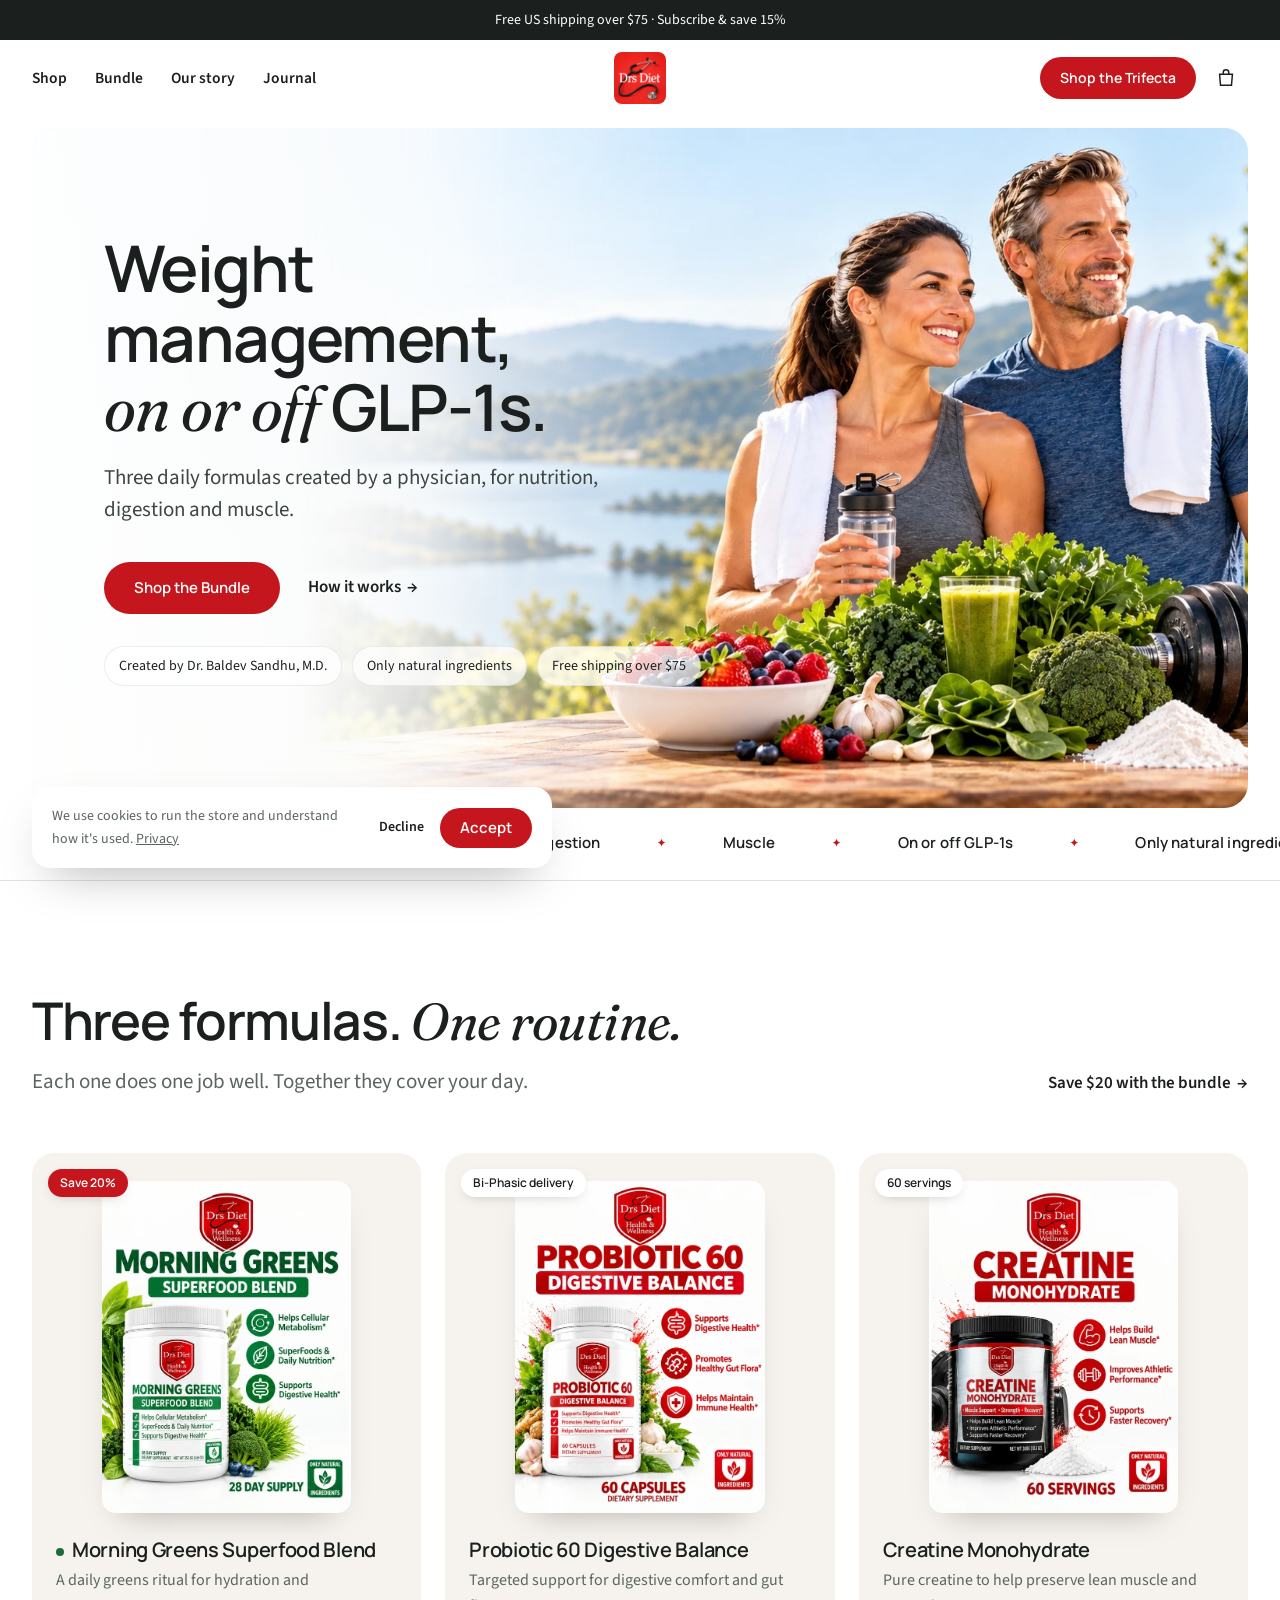
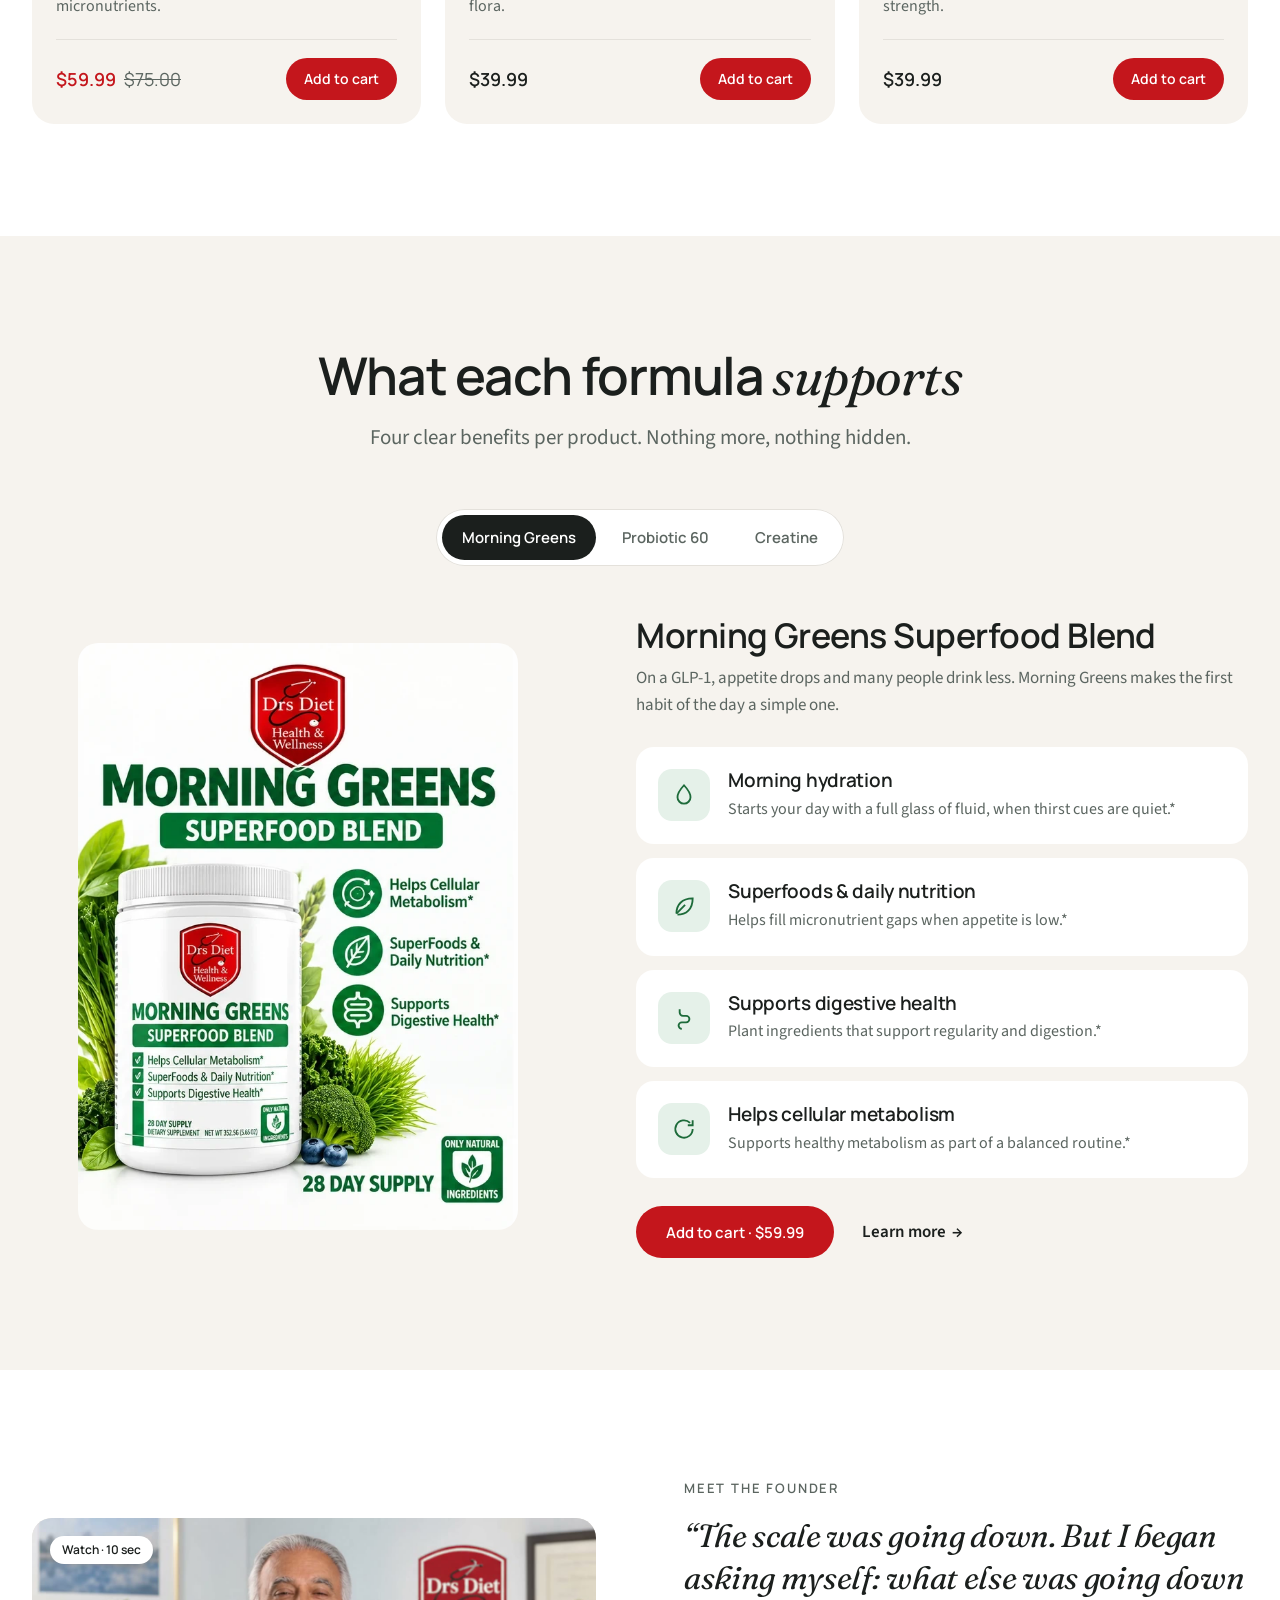
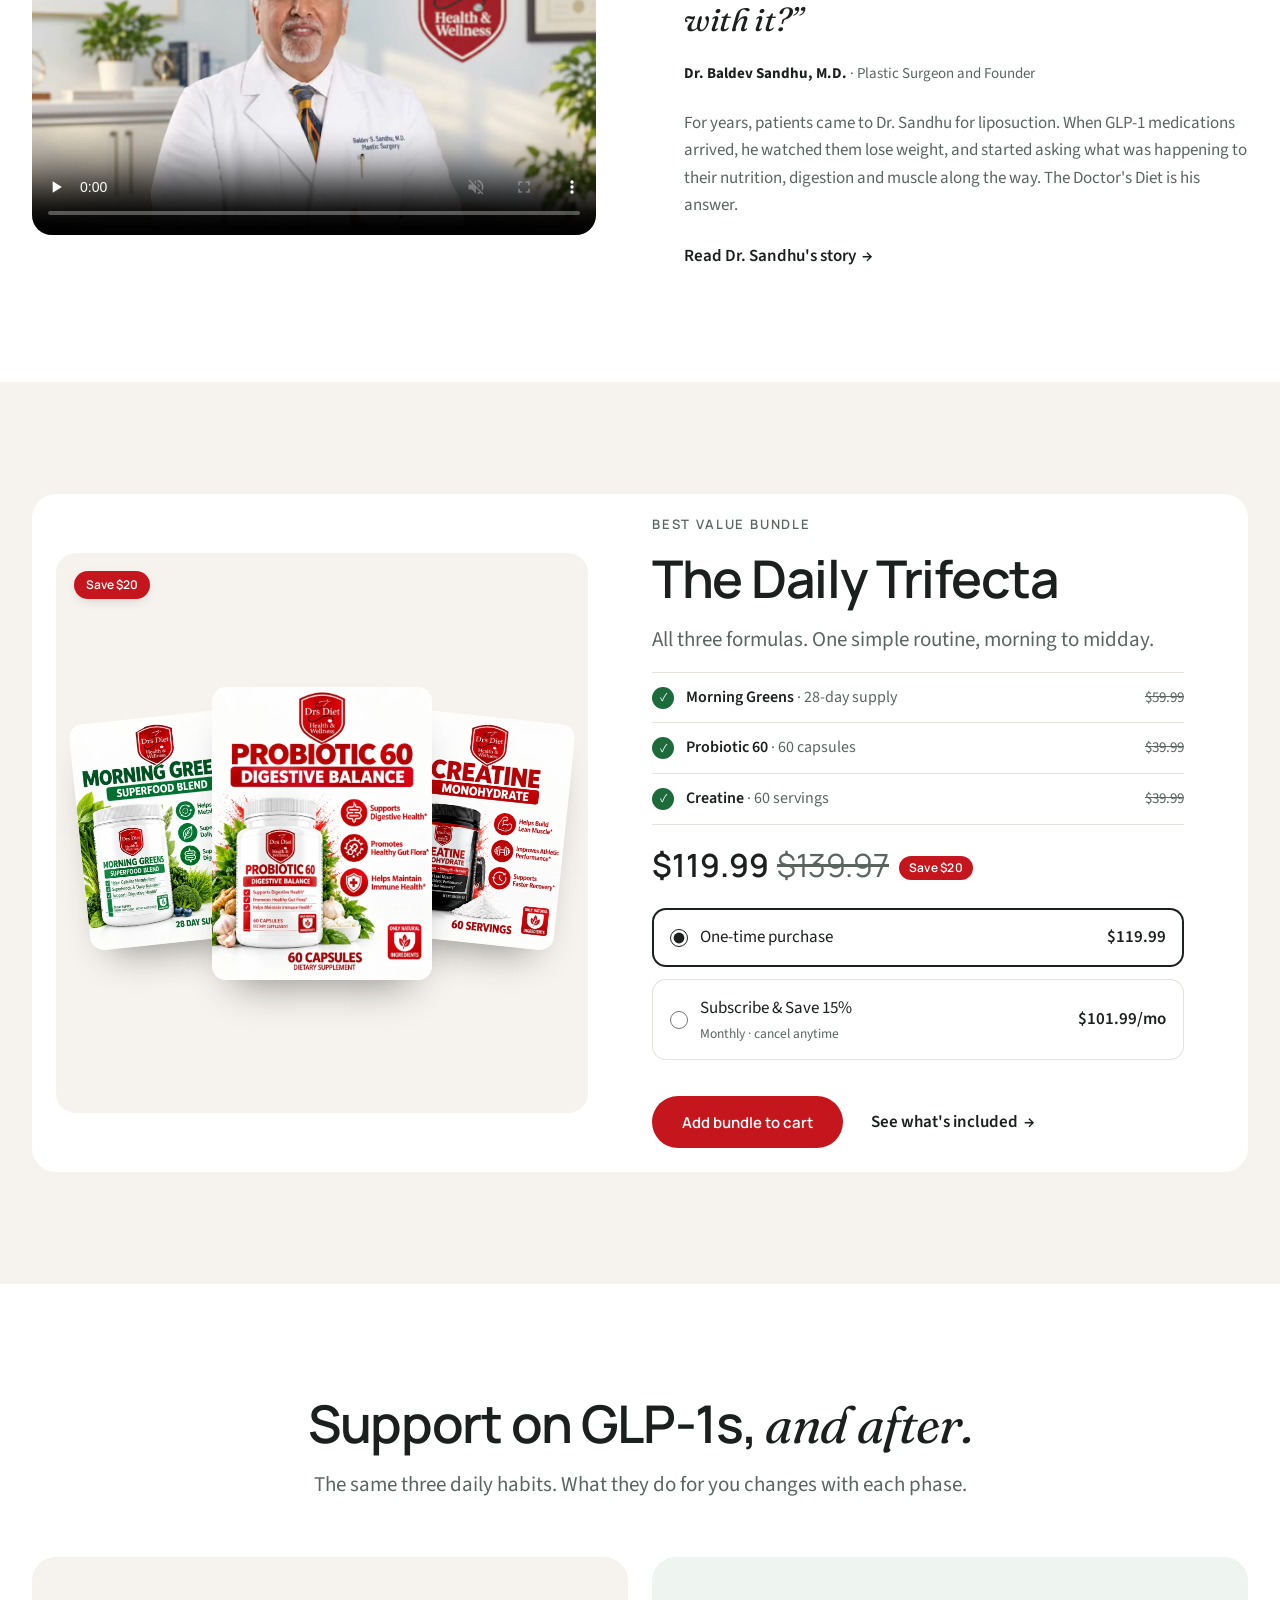
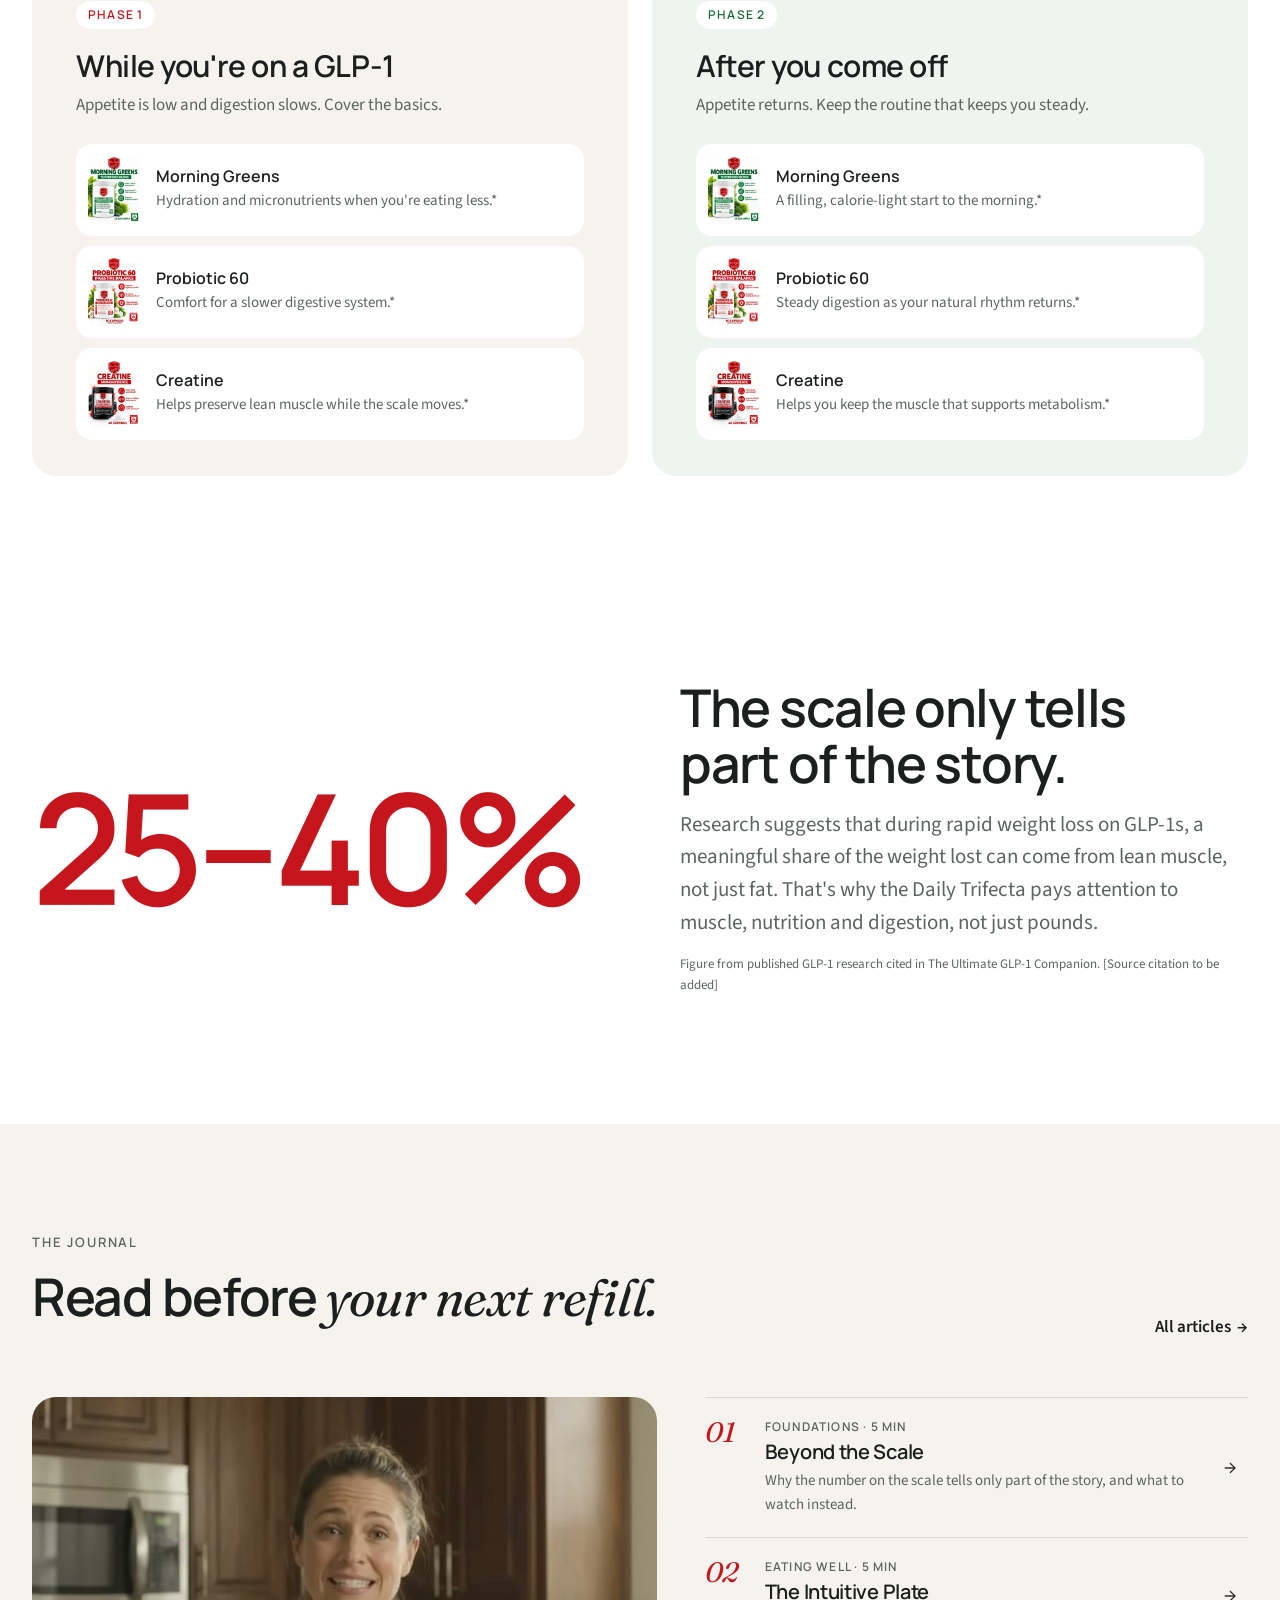
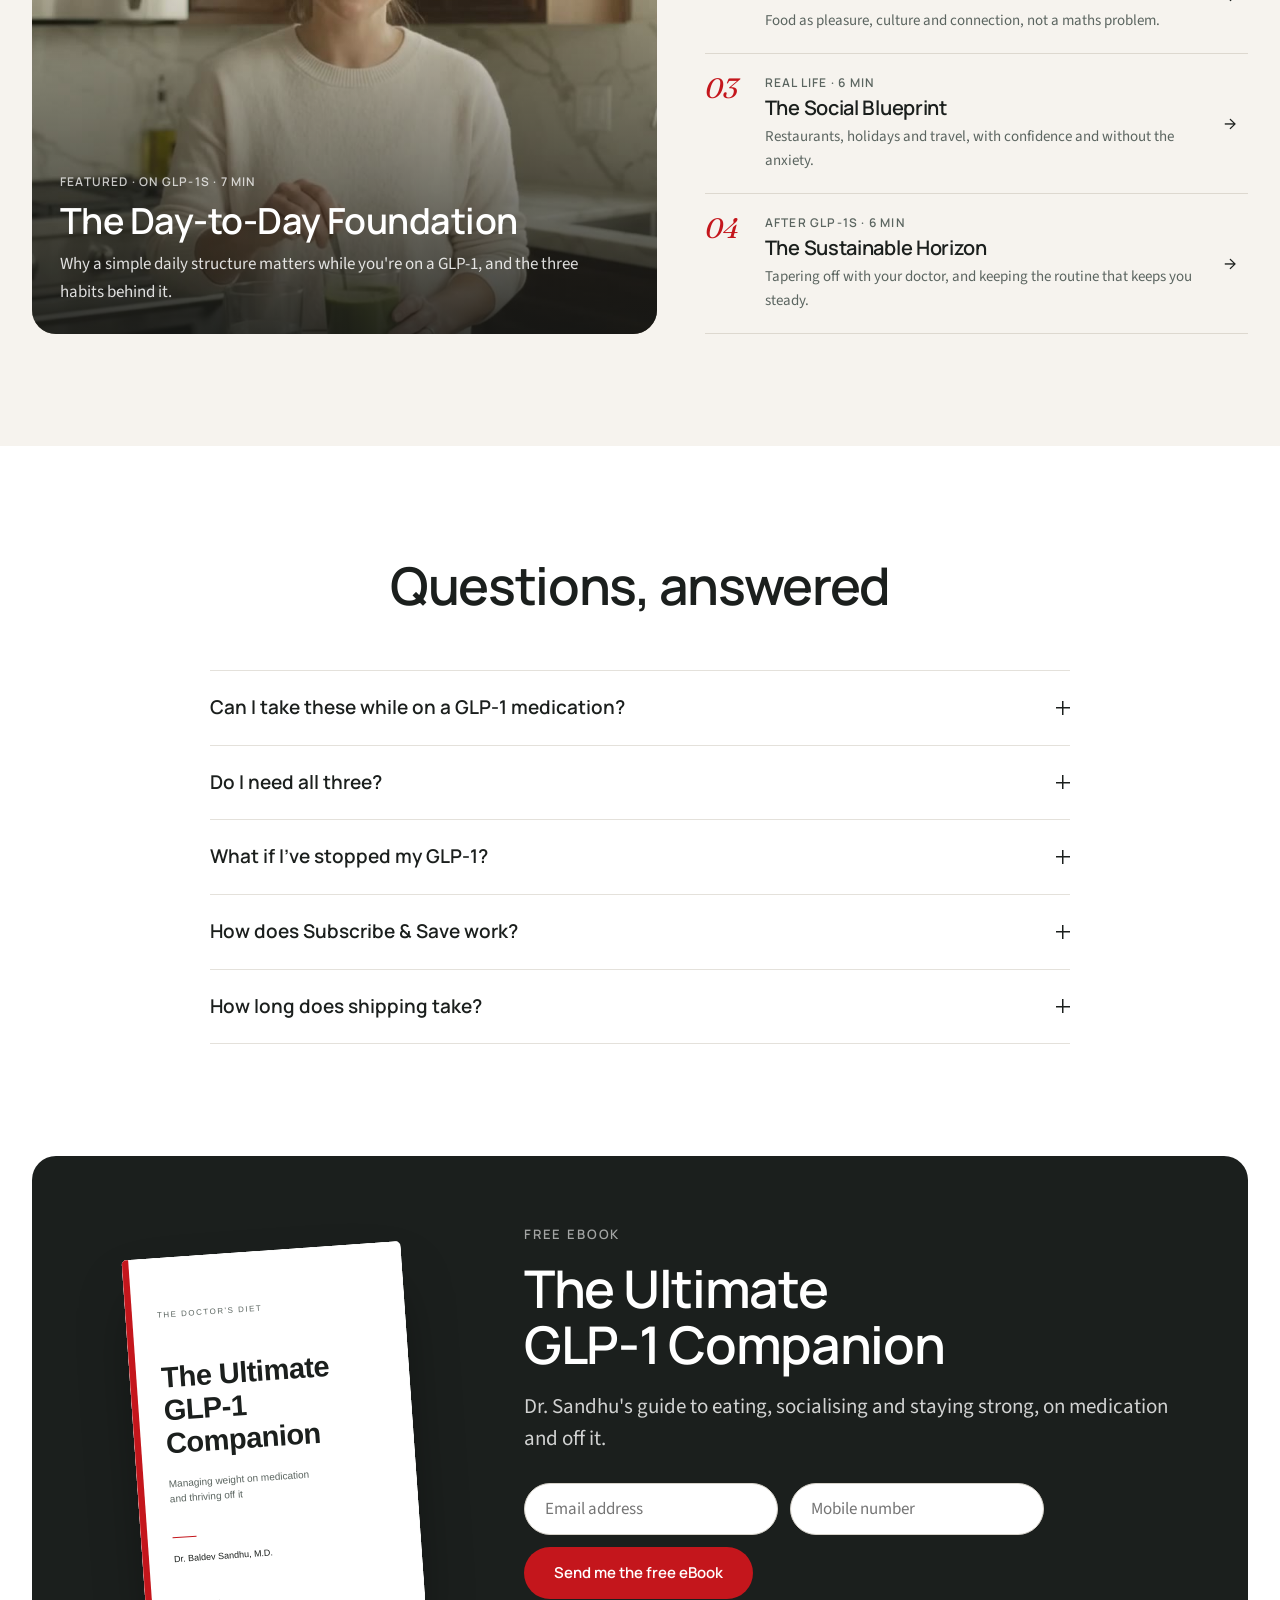
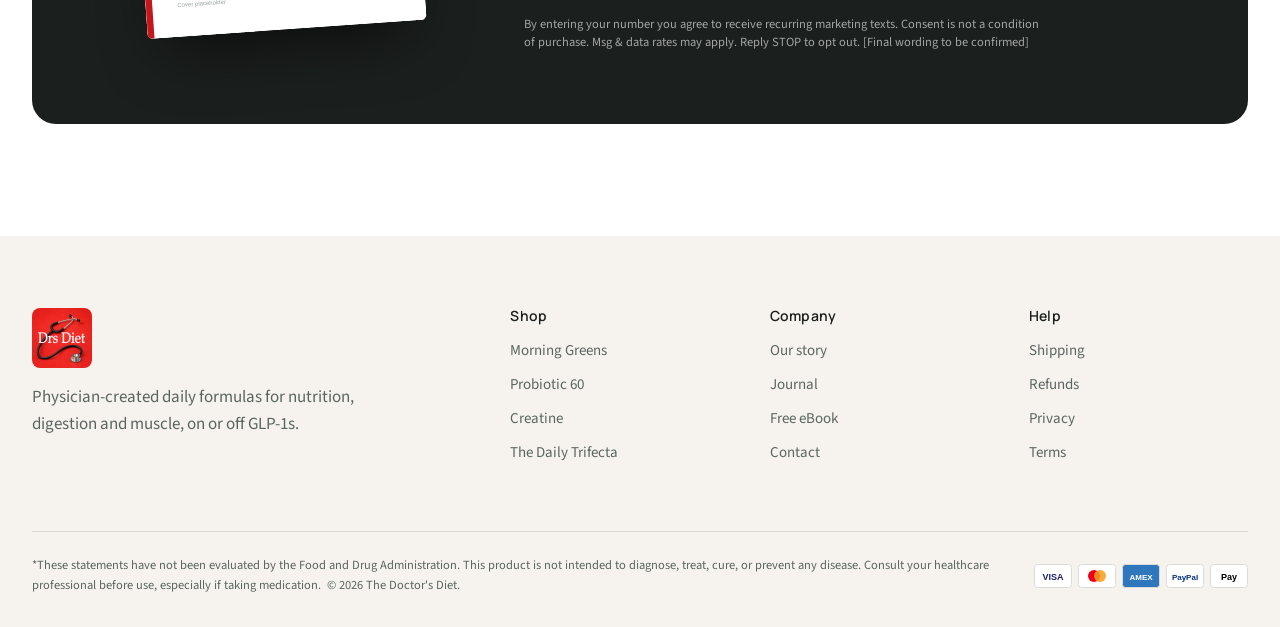
==== index.html @ 94d5e838 "Add Drs Diet storefront prototype Static HTML/CSS/JS prototype for The Doctor's Diet Shopify store: " ====
<!doctype html>
<html lang="en">
<head>
<meta charset="utf-8">
<meta name="viewport" content="width=device-width, initial-scale=1">
<title>The Doctor's Diet | Weight management, on or off GLP-1s</title>
<meta name="description" content="Physician-created daily supplements for nutrition, digestion and muscle, on or off GLP-1 medication.">
<link rel="icon" href="assets/logo.png">
<script>document.documentElement.classList.add("js")</script>
<link rel="preconnect" href="https://fonts.googleapis.com">
<link rel="preconnect" href="https://fonts.gstatic.com" crossorigin>
<link rel="stylesheet" href="https://fonts.googleapis.com/css2?family=Fraunces:ital,opsz,wght@1,9..144,400&family=Manrope:wght@500;600;700&family=Source+Sans+3:wght@400;600&display=swap">
<link rel="stylesheet" href="css/styles.css?v=12">
</head>
<body>
<div class="announce">Free US shipping over $75 · Subscribe &amp; save 15%</div>
<header class="site-header">
  <div class="container">
    <div class="header-left">
      <button class="icon-btn menu-toggle" type="button" aria-expanded="false" aria-controls="mobile-nav" aria-label="Menu"><svg viewBox="0 0 24 24" fill="none" stroke="currentColor" stroke-width="1.6" aria-hidden="true"><path d="M4 8h16M4 16h16"/></svg></button>
      <nav class="nav" aria-label="Main"><a href="index.html#shop">Shop</a><a href="bundle.html">Bundle</a><a href="about.html">Our story</a><a href="blog.html">Journal</a></nav>
    </div>
    <a class="logo" href="index.html" aria-label="The Doctor's Diet home"><img src="assets/logo.png" alt="Drs Diet logo" width="52" height="52"></a>
    <div class="header-icons">
      <a class="btn header-cta" href="bundle.html">Shop the Trifecta</a>
      <a class="icon-btn" href="#cart" data-open-cart aria-label="Open cart"><svg viewBox="0 0 24 24" fill="none" stroke="currentColor" stroke-width="1.6" aria-hidden="true"><path d="M5 8h14l-1 12H6L5 8Z"/><path d="M9 8V6a3 3 0 0 1 6 0v2"/></svg><span class="cart-count" data-n="0">0</span></a>
    </div>
  </div>
  <nav class="mobile-nav" id="mobile-nav" aria-label="Mobile"><div><a href="index.html#shop">Shop</a><a href="bundle.html">Bundle</a><a href="about.html">Our story</a><a href="blog.html">Journal</a><a href="contact.html">Contact</a></div></nav>
</header>
<main id="main">

<section class="hero" data-shopify="image-banner">
  <div class="hero-card">
    <div class="hero-bg"><img src="assets/hero-couple.webp" alt="" width="1672" height="941" fetchpriority="high"></div>
    <div class="hero-content container">
      <h1 data-in="1">Weight management, <em class="serif">on or off</em> GLP&#8209;1s.</h1>
      <p class="lead" data-in="2">Three daily formulas created by a physician, for nutrition, digestion and muscle.</p>
      <div class="actions" data-in="3"><a class="btn" href="bundle.html">Shop the Bundle</a><a class="link" href="#how">How it works <span class="arr" aria-hidden="true">→</span></a></div>
      <ul class="hero-badges" data-in="4"><li>Created by Dr. Baldev Sandhu, M.D.</li><li>Only natural ingredients</li><li>Free shipping over $75</li></ul>
    </div>
  </div>
</section>

<div class="marquee" aria-hidden="true"><div class="marquee-track"><span>Created by a physician</span><span>Nutrition</span><span>Digestion</span><span>Muscle</span><span>On or off GLP&#8209;1s</span><span>Only natural ingredients</span><span>Free US shipping over $75</span><span>Created by a physician</span><span>Nutrition</span><span>Digestion</span><span>Muscle</span><span>On or off GLP&#8209;1s</span><span>Only natural ingredients</span><span>Free US shipping over $75</span></div></div>

<section class="section" id="shop" data-shopify="featured-collection">
  <div class="container">
    <div class="head-row">
      <div class="section-head" data-reveal><h2>Three formulas. <em class="serif">One routine.</em></h2><p class="lead">Each one does one job well. Together they cover your day.</p></div>
      <a class="link" href="bundle.html" data-reveal>Save $20 with the bundle <span class="arr" aria-hidden="true">→</span></a>
    </div>
    <div class="grid-3"><article class="card" data-reveal style="--d:0s">
  <a class="card-media" href="product-morning-greens.html"><span class="tag tag--red">Save 20%</span><img src="assets/product-morning-greens.webp" alt="Morning Greens Superfood Blend" width="640" height="853" loading="lazy"></a>
  <div class="card-body">
    <h3><span class="dot" aria-hidden="true"></span><a href="product-morning-greens.html">Morning Greens Superfood Blend</a></h3>
    <p>A daily greens ritual for hydration and micronutrients.</p>
    <div class="card-foot"><div class="price"><span class="sale">$59.99</span><s>$75.00</s></div><button class="btn btn--sm" type="button" data-add="morning-greens">Add to cart</button></div>
  </div>
</article><article class="card" data-reveal style="--d:0.1s">
  <a class="card-media" href="product-probiotic.html"><span class="tag">Bi-Phasic delivery</span><img src="assets/product-probiotic.webp" alt="Probiotic 60 Digestive Balance" width="640" height="853" loading="lazy"></a>
  <div class="card-body">
    <h3><a href="product-probiotic.html">Probiotic 60 Digestive Balance</a></h3>
    <p>Targeted support for digestive comfort and gut flora.</p>
    <div class="card-foot"><div class="price"><span>$39.99</span></div><button class="btn btn--sm" type="button" data-add="probiotic">Add to cart</button></div>
  </div>
</article><article class="card" data-reveal style="--d:0.2s">
  <a class="card-media" href="product-creatine.html"><span class="tag">60 servings</span><img src="assets/product-creatine.webp" alt="Creatine Monohydrate" width="640" height="853" loading="lazy"></a>
  <div class="card-body">
    <h3><a href="product-creatine.html">Creatine Monohydrate</a></h3>
    <p>Pure creatine to help preserve lean muscle and strength.</p>
    <div class="card-foot"><div class="price"><span>$39.99</span></div><button class="btn btn--sm" type="button" data-add="creatine">Add to cart</button></div>
  </div>
</article></div>
  </div>
</section>

<section class="section section--cream" id="benefits" data-shopify="custom: product-benefits (tabs)">
  <div class="container">
    <div class="section-head center" data-reveal><h2>What each formula <em class="serif">supports</em></h2><p class="lead">Four clear benefits per product. Nothing more, nothing hidden.</p></div>
    <div data-tabs>
      <div style="text-align:center"><div class="tabs" role="tablist" aria-label="Products"><button type="button" role="tab" id="tab-morning-greens" aria-controls="panel-morning-greens" aria-selected="true" tabindex="0">Morning Greens</button><button type="button" role="tab" id="tab-probiotic" aria-controls="panel-probiotic" aria-selected="false" tabindex="-1">Probiotic 60</button><button type="button" role="tab" id="tab-creatine" aria-controls="panel-creatine" aria-selected="false" tabindex="-1">Creatine</button></div></div>
      <div class="benefit-panel" id="panel-morning-greens" role="tabpanel" aria-labelledby="tab-morning-greens" data-theme-green>
  <img class="benefit-img" src="assets/product-morning-greens.webp" alt="Morning Greens Superfood Blend" width="640" height="853" loading="lazy">
  <div><h3 style="font-size:clamp(26px,1.4vw + 20px,34px);margin-bottom:8px">Morning Greens Superfood Blend</h3><p style="margin-bottom:28px">On a GLP&#8209;1, appetite drops and many people drink less. Morning Greens makes the first habit of the day a simple one.</p><ul class="benefit-list"><li><span class="ic"><svg viewBox="0 0 24 24" fill="none" stroke="currentColor" stroke-width="1.7" aria-hidden="true"><path d="M12 3s6 6.5 6 11a6 6 0 0 1-12 0c0-4.5 6-11 6-11Z"/></svg></span><div><h3>Morning hydration</h3><p>Starts your day with a full glass of fluid, when thirst cues are quiet.*</p></div></li><li><span class="ic"><svg viewBox="0 0 24 24" fill="none" stroke="currentColor" stroke-width="1.7" aria-hidden="true"><path d="M5 19c0-8 5-14 15-14 0 10-6 15-14 15"/><path d="M5 19 13 11"/></svg></span><div><h3>Superfoods & daily nutrition</h3><p>Helps fill micronutrient gaps when appetite is low.*</p></div></li><li><span class="ic"><svg viewBox="0 0 24 24" fill="none" stroke="currentColor" stroke-width="1.7" aria-hidden="true"><path d="M8 4v3a3 3 0 0 0 3 3h3a3 3 0 0 1 0 6h-4a3 3 0 0 0 0 6"/></svg></span><div><h3>Supports digestive health</h3><p>Plant ingredients that support regularity and digestion.*</p></div></li><li><span class="ic"><svg viewBox="0 0 24 24" fill="none" stroke="currentColor" stroke-width="1.7" aria-hidden="true"><path d="M20 12a8 8 0 1 1-2.4-5.7"/><path d="M20 4v4.5h-4.5"/></svg></span><div><h3>Helps cellular metabolism</h3><p>Supports healthy metabolism as part of a balanced routine.*</p></div></li></ul>
  <div class="actions" style="margin-top:28px"><button class="btn" type="button" data-add="morning-greens">Add to cart · $59.99</button><a class="link" href="product-morning-greens.html">Learn more <span class="arr" aria-hidden="true">→</span></a></div></div>
</div><div class="benefit-panel" id="panel-probiotic" role="tabpanel" aria-labelledby="tab-probiotic" hidden>
  <img class="benefit-img" src="assets/product-probiotic.webp" alt="Probiotic 60 Digestive Balance" width="640" height="853" loading="lazy">
  <div><h3 style="font-size:clamp(26px,1.4vw + 20px,34px);margin-bottom:8px">Probiotic 60 Digestive Balance</h3><p style="margin-bottom:28px">When digestion slows, the gut benefits from steady support. One capsule before breakfast keeps it simple.</p><ul class="benefit-list"><li><span class="ic"><svg viewBox="0 0 24 24" fill="none" stroke="currentColor" stroke-width="1.7" aria-hidden="true"><path d="M8 4v3a3 3 0 0 0 3 3h3a3 3 0 0 1 0 6h-4a3 3 0 0 0 0 6"/></svg></span><div><h3>Supports digestive health</h3><p>Beneficial cultures for comfortable, efficient digestion.*</p></div></li><li><span class="ic"><svg viewBox="0 0 24 24" fill="none" stroke="currentColor" stroke-width="1.7" aria-hidden="true"><circle cx="12" cy="12" r="8"/><circle cx="9" cy="10" r="1.5"/><circle cx="14.5" cy="9" r="1"/><circle cx="14" cy="14.5" r="1.8"/><circle cx="9.5" cy="15" r="1"/></svg></span><div><h3>Promotes healthy gut flora</h3><p>Helps keep your microbiome balanced as your digestion changes.*</p></div></li><li><span class="ic"><svg viewBox="0 0 24 24" fill="none" stroke="currentColor" stroke-width="1.7" aria-hidden="true"><circle cx="12" cy="12" r="8.5"/><path d="M12 7.5V12l3 2"/></svg></span><div><h3>Steady, regular transit</h3><p>Supports regularity when digestion slows down.*</p></div></li><li><span class="ic"><svg viewBox="0 0 24 24" fill="none" stroke="currentColor" stroke-width="1.7" aria-hidden="true"><path d="M12 3 5 6v6c0 4.5 3 7.5 7 9 4-1.5 7-4.5 7-9V6l-7-3Z"/><path d="M12 9v6M9 12h6"/></svg></span><div><h3>Helps maintain immune health</h3><p>A healthy gut supports normal immune function.*</p></div></li></ul>
  <div class="actions" style="margin-top:28px"><button class="btn" type="button" data-add="probiotic">Add to cart · $39.99</button><a class="link" href="product-probiotic.html">Learn more <span class="arr" aria-hidden="true">→</span></a></div></div>
</div><div class="benefit-panel" id="panel-creatine" role="tabpanel" aria-labelledby="tab-creatine" hidden>
  <img class="benefit-img" src="assets/product-creatine.webp" alt="Creatine Monohydrate" width="640" height="853" loading="lazy">
  <div><h3 style="font-size:clamp(26px,1.4vw + 20px,34px);margin-bottom:8px">Creatine Monohydrate</h3><p style="margin-bottom:28px">Muscle matters when the scale is moving. A daily scoop is one of the most studied ways to support it.</p><ul class="benefit-list"><li><span class="ic"><svg viewBox="0 0 24 24" fill="none" stroke="currentColor" stroke-width="1.7" aria-hidden="true"><path d="M4 15c2-1 4-1 6 0 3 1.5 6 1 8-2 1.5-2.5.5-6-2.5-6.5-2-.3-3 1-3.5 2.5L11 7c-.5-2-3-3-4.5-1.5"/><path d="M4 15v4h12"/></svg></span><div><h3>Helps build lean muscle</h3><p>Helps preserve lean muscle while the scale is moving.*</p></div></li><li><span class="ic"><svg viewBox="0 0 24 24" fill="none" stroke="currentColor" stroke-width="1.7" aria-hidden="true"><path d="M6 8v8M3.5 10v4M18 8v8M20.5 10v4M6 12h12"/></svg></span><div><h3>Athletic performance</h3><p>Supports strength and physical performance.*</p></div></li><li><span class="ic"><svg viewBox="0 0 24 24" fill="none" stroke="currentColor" stroke-width="1.7" aria-hidden="true"><path d="M13 3 5 13.5h6L10 21l8-10.5h-6L13 3Z"/></svg></span><div><h3>Energy without stimulants</h3><p>Supports your body's natural energy system.*</p></div></li><li><span class="ic"><svg viewBox="0 0 24 24" fill="none" stroke="currentColor" stroke-width="1.7" aria-hidden="true"><path d="M20 12a8 8 0 1 1-2.4-5.7"/><path d="M20 4v4.5h-4.5"/></svg></span><div><h3>Supports faster recovery</h3><p>Helps you bounce back after activity.*</p></div></li></ul>
  <div class="actions" style="margin-top:28px"><button class="btn" type="button" data-add="creatine">Add to cart · $39.99</button><a class="link" href="product-creatine.html">Learn more <span class="arr" aria-hidden="true">→</span></a></div></div>
</div>
    </div>
  </div>
</section>

<section class="section" data-shopify="image-with-text (video)">
  <div class="container split">
    <div class="media-frame" data-reveal><span class="tag">Watch · 10 sec</span><video controls muted playsinline preload="none" poster="assets/poster-dr-sandhu.jpg" data-src="assets/video-dr-sandhu.mp4" width="1280" height="720" aria-label="Video: Dr. Sandhu introduces The Doctor's Diet"></video></div>
    <div data-reveal style="--d:.1s">
      <span class="kicker">Meet the founder</span>
      <p class="quote">“The scale was going down. But I began asking myself: what else was going down with it?”</p>
      <p class="byline"><strong style="color:#1b1f1d">Dr. Baldev Sandhu, M.D.</strong> · Plastic Surgeon and Founder</p>
      <p>For years, patients came to Dr. Sandhu for liposuction. When GLP&#8209;1 medications arrived, he watched them lose weight, and started asking what was happening to their nutrition, digestion and muscle along the way. The Doctor's Diet is his answer.</p>
      <div class="actions" style="margin-top:24px"><a class="link" href="about.html">Read Dr. Sandhu's story <span class="arr" aria-hidden="true">→</span></a></div>
    </div>
  </div>
</section>

<section class="section section--cream" data-shopify="custom: bundle-offer">
  <div class="container"><div class="bundle-card split">
    <div class="trio" data-reveal><span class="tag tag--red">Save $20</span>
      <img class="t1" src="assets/product-morning-greens.webp" alt="Morning Greens" width="640" height="853" loading="lazy">
      <img class="t3" src="assets/product-creatine.webp" alt="Creatine Monohydrate" width="640" height="853" loading="lazy">
      <img class="t2" src="assets/product-probiotic.webp" alt="Probiotic 60" width="640" height="853" loading="lazy"></div>
    <div data-reveal style="--d:.1s"><div class="offer" data-product-scope="trifecta">
  <span class="kicker">Best value bundle</span>
  <h2>The Daily Trifecta</h2>
  <p class="lead">All three formulas. One simple routine, morning to midday.</p>
  <ul class="incl"><li><span class="chk" aria-hidden="true">✓</span><span><strong>Morning Greens</strong> · 28-day supply</span><s>$59.99</s></li><li><span class="chk" aria-hidden="true">✓</span><span><strong>Probiotic 60</strong> · 60 capsules</span><s>$39.99</s></li><li><span class="chk" aria-hidden="true">✓</span><span><strong>Creatine</strong> · 60 servings</span><s>$39.99</s></li></ul>
  <div class="price"><span data-live-price>$119.99</span><s>$139.97</s><span class="save">Save $20</span></div>
  <fieldset class="toggle">
  <legend class="sr">Purchase option</legend>
  <label><input type="radio" name="buy-trifecta" value="once" checked><span>One-time purchase</span><span class="opt-price">$119.99</span></label>
  <label><input type="radio" name="buy-trifecta" value="sub"><span>Subscribe &amp; Save 15%<small>Monthly · cancel anytime</small></span><span class="opt-price">$101.99/mo</span></label>
</fieldset>
<p class="bonus">+ FREE eBook: The Ultimate GLP&#8209;1 Companion</p>
  <div class="actions"><button class="btn" type="button" data-add="trifecta">Add bundle to cart</button><a class="link" href="bundle.html">See what's included <span class="arr" aria-hidden="true">→</span></a></div>
</div></div>
  </div></div>
</section>

<section class="section" id="how" data-shopify="multicolumn: routine">
  <div class="container">
    <div class="section-head center" data-reveal><h2>Support on GLP&#8209;1s, <em class="serif">and after.</em></h2><p class="lead">The same three daily habits. What they do for you changes with each phase.</p></div>
    <div class="stages"><div class="stage stage--on" data-reveal style="--d:0.0s"><span class="stage-pill">Phase 1</span><h3>While you're on a GLP&#8209;1</h3><p>Appetite is low and digestion slows. Cover the basics.</p><ul><li><img src="assets/product-morning-greens.webp" alt="" width="64" height="85" loading="lazy"><div><strong>Morning Greens</strong><span>Hydration and micronutrients when you're eating less.*</span></div></li><li><img src="assets/product-probiotic.webp" alt="" width="64" height="85" loading="lazy"><div><strong>Probiotic 60</strong><span>Comfort for a slower digestive system.*</span></div></li><li><img src="assets/product-creatine.webp" alt="" width="64" height="85" loading="lazy"><div><strong>Creatine</strong><span>Helps preserve lean muscle while the scale moves.*</span></div></li></ul></div><div class="stage stage--off" data-reveal style="--d:0.12s"><span class="stage-pill">Phase 2</span><h3>After you come off</h3><p>Appetite returns. Keep the routine that keeps you steady.</p><ul><li><img src="assets/product-morning-greens.webp" alt="" width="64" height="85" loading="lazy"><div><strong>Morning Greens</strong><span>A filling, calorie-light start to the morning.*</span></div></li><li><img src="assets/product-probiotic.webp" alt="" width="64" height="85" loading="lazy"><div><strong>Probiotic 60</strong><span>Steady digestion as your natural rhythm returns.*</span></div></li><li><img src="assets/product-creatine.webp" alt="" width="64" height="85" loading="lazy"><div><strong>Creatine</strong><span>Helps you keep the muscle that supports metabolism.*</span></div></li></ul></div></div>
    <div class="center" style="margin-top:40px" data-reveal><a class="btn" href="bundle.html">Get all three · Save $20</a></div>
  </div>
</section>

<section class="section section--tight" data-shopify="custom: stat">
  <div class="container stat">
    <div class="stat-num" data-reveal data-count="40">25–40%</div>
    <div data-reveal style="--d:.1s">
      <h2>The scale only tells part of the story.</h2>
      <p class="lead">Research suggests that during rapid weight loss on GLP&#8209;1s, a meaningful share of the weight lost can come from lean muscle, not just fat. That's why the Daily Trifecta pays attention to muscle, nutrition and digestion, not just pounds.</p>
      <p class="note">Figure from published GLP&#8209;1 research cited in The Ultimate GLP&#8209;1 Companion. [Source citation to be added]</p>
    </div>
  </div>
</section>

<section class="section section--cream" data-shopify="featured-blog">
  <div class="container">
    <div class="head-row"><div class="section-head" data-reveal><span class="kicker">The Journal</span><h2>Read before <em class="serif">your next refill.</em></h2></div><a class="link" href="blog.html" data-reveal>All articles <span class="arr" aria-hidden="true">→</span></a></div>
    <div class="journal">
      <a class="j-feature" href="blog-post.html" data-reveal>
        <img src="assets/poster-morning-greens.jpg" alt="" width="1280" height="720" loading="lazy">
        <div class="j-overlay"><span class="j-cat">Featured · On GLP&#8209;1s · 7 min</span><h3>The Day-to-Day Foundation</h3><p>Why a simple daily structure matters while you're on a GLP&#8209;1, and the three habits behind it.</p></div>
      </a>
      <ol class="j-list"><li data-reveal style="--d:0.0s"><a href="blog-post.html"><span class="j-n">01</span><span class="j-text"><span class="j-cat">Foundations · 5 min</span><strong>Beyond the Scale</strong><span class="j-d">Why the number on the scale tells only part of the story, and what to watch instead.</span></span><span class="j-arr" aria-hidden="true">→</span></a></li><li data-reveal style="--d:0.08s"><a href="blog-post.html"><span class="j-n">02</span><span class="j-text"><span class="j-cat">Eating well · 5 min</span><strong>The Intuitive Plate</strong><span class="j-d">Food as pleasure, culture and connection, not a maths problem.</span></span><span class="j-arr" aria-hidden="true">→</span></a></li><li data-reveal style="--d:0.16s"><a href="blog-post.html"><span class="j-n">03</span><span class="j-text"><span class="j-cat">Real life · 6 min</span><strong>The Social Blueprint</strong><span class="j-d">Restaurants, holidays and travel, with confidence and without the anxiety.</span></span><span class="j-arr" aria-hidden="true">→</span></a></li><li data-reveal style="--d:0.24s"><a href="blog-post.html"><span class="j-n">04</span><span class="j-text"><span class="j-cat">After GLP&#8209;1s · 6 min</span><strong>The Sustainable Horizon</strong><span class="j-d">Tapering off with your doctor, and keeping the routine that keeps you steady.</span></span><span class="j-arr" aria-hidden="true">→</span></a></li></ol>
    </div>
  </div>
</section>

<section class="section" data-shopify="collapsible-content: faq">
  <div class="container">
    <div class="section-head center" data-reveal><h2>Questions, answered</h2></div>
    <div class="faq"><details data-reveal><summary>Can I take these while on a GLP&#8209;1 medication?</summary><div><p>The Doctor's Diet formulas are dietary supplements designed to support nutrition, digestion and muscle alongside a healthy lifestyle. They do not replace or interact with your prescription by design, but always check with your healthcare professional before starting any supplement while taking medication.</p></div></details><details data-reveal><summary>Do I need all three?</summary><div><p>Each formula does one job. Many people start with the Daily Trifecta because the three habits work as one routine, and the bundle saves $20. You can also buy each product on its own.</p></div></details><details data-reveal><summary>What if I've stopped my GLP&#8209;1?</summary><div><p>The same routine carries on. Morning Greens becomes a filling morning ritual, the probiotic keeps digestion steady and creatine helps you keep your muscle.</p></div></details><details data-reveal><summary>How does Subscribe & Save work?</summary><div><p>You save 15% and your order ships every month. Skip or cancel anytime. Subscribing to the Daily Trifecta also includes the free eBook, The Ultimate GLP&#8209;1 Companion.</p></div></details><details data-reveal><summary>How long does shipping take?</summary><div><p>[Shipping times to be confirmed by the client.] Orders over $75 ship free within the US.</p></div></details></div>
  </div>
</section>

<section class="section section--tight" data-shopify="newsletter (custom: ebook)">
  <div class="container">
    <div class="ebook-card" data-reveal>
      <img class="ebook-cover" src="assets/ebook-cover.svg" alt="The Ultimate GLP&#8209;1 Companion eBook cover" width="560" height="760" loading="lazy">
      <div>
        <span class="kicker" style="color:rgba(255,255,255,.6)">Free eBook</span>
        <h2>The Ultimate GLP&#8209;1 Companion</h2>
        <p class="lead" style="margin-bottom:28px">Dr. Sandhu's guide to eating, socialising and staying strong, on medication and off it.</p>
        <form class="form" data-fake="Thank you. Check your inbox for The Ultimate GLP&#8209;1 Companion.">
  
  <div class="form-row">
    <label class="sr" for="home-email">Email</label><input class="field" id="home-email" type="email" name="email" placeholder="Email address" required autocomplete="email">
    <label class="sr" for="home-phone">Phone</label><input class="field" id="home-phone" type="tel" name="phone" placeholder="Mobile number" autocomplete="tel">
  </div>
  <div><button class="btn" type="submit">Send me the free eBook</button></div>
  <p class="form-note">By entering your number you agree to receive recurring marketing texts. Consent is not a condition of purchase. Msg &amp; data rates may apply. Reply STOP to opt out. [Final wording to be confirmed]</p>
</form>
      </div>
    </div>
  </div>
</section>

</main>
<footer class="site-footer" data-shopify="footer">
  <div class="container">
    <div class="footer-grid">
      <div class="footer-brand"><a href="index.html" aria-label="Home"><img src="assets/logo.png" alt="Drs Diet logo" width="60" height="60" loading="lazy"></a>
        <p>Physician-created daily formulas for nutrition, digestion and muscle, on or off GLP-1s.</p></div>
      <div><h4>Shop</h4><ul>
        <li><a href="product-morning-greens.html">Morning Greens</a></li>
        <li><a href="product-probiotic.html">Probiotic 60</a></li>
        <li><a href="product-creatine.html">Creatine</a></li>
        <li><a href="bundle.html">The Daily Trifecta</a></li></ul></div>
      <div><h4>Company</h4><ul>
        <li><a href="about.html">Our story</a></li>
        <li><a href="blog.html">Journal</a></li>
        <li><a href="ebook.html">Free eBook</a></li>
        <li><a href="contact.html">Contact</a></li></ul></div>
      <div><h4>Help</h4><ul>
        <li><a href="shipping.html">Shipping</a></li>
        <li><a href="refunds.html">Refunds</a></li>
        <li><a href="privacy.html">Privacy</a></li>
        <li><a href="terms.html">Terms</a></li></ul></div>
    </div>
    <div class="footer-base">
      <p>*These statements have not been evaluated by the Food and Drug Administration. This product is not intended to diagnose, treat, cure, or prevent any disease. Consult your healthcare professional before use, especially if taking medication. &nbsp;© 2026 The Doctor's Diet.</p>
      <div class="pay"><svg viewBox="0 0 38 24" role="img" aria-label="VISA"><rect x=".5" y=".5" width="37" height="23" rx="3" fill="#fff" stroke="#d9dcd9"/><text x="19" y="15.5" text-anchor="middle" font-family="Arial,sans-serif" font-weight="700" font-size="9" fill="#1a1f71">VISA</text></svg><svg viewBox="0 0 38 24" role="img" aria-label="Mastercard"><rect x=".5" y=".5" width="37" height="23" rx="3" fill="#fff" stroke="#d9dcd9"/><circle cx="16" cy="12" r="6" fill="#eb001b"/><circle cx="22" cy="12" r="6" fill="#f79e1b" fill-opacity=".85"/></svg><svg viewBox="0 0 38 24" role="img" aria-label="AMEX"><rect x=".5" y=".5" width="37" height="23" rx="3" fill="#2e77bc" stroke="#d9dcd9"/><text x="19" y="15.5" text-anchor="middle" font-family="Arial,sans-serif" font-weight="700" font-size="8" fill="#fff">AMEX</text></svg><svg viewBox="0 0 38 24" role="img" aria-label="PayPal"><rect x=".5" y=".5" width="37" height="23" rx="3" fill="#fff" stroke="#d9dcd9"/><text x="19" y="15.5" text-anchor="middle" font-family="Arial,sans-serif" font-weight="700" font-size="8" fill="#003087">PayPal</text></svg><svg viewBox="0 0 38 24" role="img" aria-label="Pay"><rect x=".5" y=".5" width="37" height="23" rx="3" fill="#fff" stroke="#d9dcd9"/><text x="19" y="15.5" text-anchor="middle" font-family="Arial,sans-serif" font-weight="700" font-size="9" fill="#000">Pay</text></svg></div>
    </div>
  </div>
</footer>
<div class="overlay" id="cart-overlay" data-close-cart></div>
<aside class="drawer" id="cart" aria-label="Cart" aria-hidden="true">
  <div class="drawer-head"><h2>Your cart</h2><button class="icon-btn" type="button" data-close-cart aria-label="Close cart"><svg viewBox="0 0 24 24" fill="none" stroke="currentColor" stroke-width="1.6" aria-hidden="true"><path d="M6 6l12 12M18 6 6 18"/></svg></button></div>
  <div class="ship"><span id="ship-msg">Free shipping on orders over $75.</span><div class="bar"><span id="ship-bar" style="width:0"></span></div></div>
  <div class="drawer-items" id="cart-items"></div>
  <a class="drawer-upsell" id="cart-upsell" href="bundle.html"><img src="assets/bundle-lifestyle.jpg" alt="" width="48" height="48" loading="lazy"><span>Get all three in <strong>The Daily Trifecta</strong> and save $20 →</span></a>
  <div class="drawer-foot">
    <div class="subtotal"><span>Subtotal</span><span id="cart-subtotal">$0.00</span></div>
    <p class="small">Taxes and shipping calculated at checkout.</p>
    <button class="btn btn--block" id="checkout" type="button">Checkout</button>
  </div>
</aside>
<div class="cookie" id="cookie" role="region" aria-label="Cookie consent">
  <p>We use cookies to run the store and understand how it's used. <a href="privacy.html">Privacy</a></p>
  <div class="cookie-actions"><button class="link" type="button" data-cookie="declined">Decline</button><button class="btn" type="button" data-cookie="accepted">Accept</button></div>
</div>

<script src="js/main.js?v=2"></script>
</body>
</html>
---- css/styles.css ----
/* The Doctor's Diet — prototype styles (v2)
   Structure inspired by seed.com; image-led hero inspired by orderlymeds.com.
   Sections carry data-shopify="..." to map onto Horizon sections later. */

:root {
  --bg: #ffffff;
  --cream: #f6f3ee;
  --sand: #ece6dc;
  --ink: #1b1f1d;
  --body: #5b6560;
  --line: #e4e1db;
  --red: #c4161c;
  --red-dark: #a51217;
  --green: #1d6b3a;
  --head: "Manrope", system-ui, sans-serif;
  --serif: "Fraunces", Georgia, serif;
  --text: "Source Sans 3", system-ui, sans-serif;
  --gutter: 16px;
  --section: 72px;
  --radius: 8px;
  --r-lg: 24px;
  --ease: cubic-bezier(.2, .7, .2, 1);
}
@media (min-width: 768px) { :root { --gutter: 32px; --section: 112px; } }

*, *::before, *::after { box-sizing: border-box; }
html { -webkit-text-size-adjust: 100%; scroll-behavior: smooth; }
body { margin: 0; background: var(--bg); color: var(--body); font: 400 17px/1.6 var(--text); overflow-x: hidden; }
img, video, svg { display: block; max-width: 100%; height: auto; }
a { color: inherit; }
button, input, textarea, select { font: inherit; color: inherit; }
:focus-visible { outline: 2px solid var(--ink); outline-offset: 3px; }

h1, h2, h3, h4 { font-family: var(--head); font-weight: 600; color: var(--ink); letter-spacing: -0.025em; line-height: 1.08; margin: 0 0 16px; text-wrap: balance; }
h1 { font-size: clamp(42px, 5.6vw + 14px, 80px); }
h2 { font-size: clamp(32px, 2.8vw + 20px, 52px); }
h3 { font-size: clamp(20px, .5vw + 18px, 24px); line-height: 1.25; letter-spacing: -0.015em; }
em.serif, .serif { font-family: var(--serif); font-style: italic; font-weight: 400; letter-spacing: -0.01em; }
p { margin: 0 0 16px; }
.lead { font-size: clamp(18px, .4vw + 16px, 21px); line-height: 1.55; max-width: 36em; }
.small { font-size: 14px; }
.kicker { font: 600 13px/1 var(--head); letter-spacing: .14em; text-transform: uppercase; color: var(--body); margin-bottom: 20px; display: block; }

.container { width: 100%; max-width: calc(1280px + var(--gutter) * 2); margin: 0 auto; padding-left: var(--gutter); padding-right: var(--gutter); }
.section { padding: var(--section) 0; }
.section--cream { background: var(--cream); }
.section--tight { padding-top: 0; }
.center { text-align: center; }
.center .lead { margin-left: auto; margin-right: auto; }
.section-head { margin-bottom: 56px; max-width: 760px; }
.section-head.center { margin-left: auto; margin-right: auto; }
.section-head p { margin: 0; }
.head-row { display: flex; flex-wrap: wrap; justify-content: space-between; align-items: end; gap: 24px; margin-bottom: 56px; }
.head-row .section-head { margin: 0; }

/* Buttons */
.btn {
  display: inline-flex; align-items: center; justify-content: center; gap: 10px;
  height: 52px; padding: 0 30px; border: 0; border-radius: 999px; background: var(--red); color: #fff;
  text-decoration: none; cursor: pointer; font: 600 15px/1 var(--head); white-space: nowrap;
  transition: background .2s, transform .2s var(--ease), box-shadow .2s;
}
.btn:hover { background: var(--red-dark); transform: translateY(-2px); box-shadow: 0 10px 24px -10px rgba(196,22,28,.6); }
.btn:active { transform: none; }
.btn--light { background: #fff; color: var(--ink); }
.btn--light:hover { background: #fff; box-shadow: 0 10px 24px -10px rgba(0,0,0,.35); }
.btn--ghost { background: transparent; color: var(--ink); box-shadow: inset 0 0 0 1.5px var(--ink); }
.btn--ghost:hover { background: var(--ink); color: #fff; box-shadow: none; }
.btn--block { width: 100%; }
.link { display: inline-flex; align-items: center; gap: 6px; color: var(--ink); font-weight: 600; text-decoration: none; }
.link .arr { transition: transform .25s var(--ease); }
.link:hover .arr { transform: translateX(4px); }
.link:hover { text-decoration: underline; text-underline-offset: 5px; }
.actions { display: flex; flex-wrap: wrap; align-items: center; gap: 16px 28px; margin-top: 36px; }

/* Price */
.price { font: 600 18px/1.3 var(--head); color: var(--ink); }
.price s { color: var(--body); font-weight: 400; margin-left: 8px; }
.price .sale { color: var(--red); }
.save { display: inline-block; background: var(--red); color: #fff; font: 600 12px/1 var(--head); padding: 6px 10px; border-radius: 999px; margin-left: 10px; vertical-align: middle; letter-spacing: .02em; }

/* Header */
.announce { background: var(--ink); color: #fff; text-align: center; font-size: 14px; padding: 9px var(--gutter); }
.site-header { position: sticky; top: 0; z-index: 40; background: rgba(255,255,255,.92); backdrop-filter: saturate(1.4) blur(12px); -webkit-backdrop-filter: saturate(1.4) blur(12px); transition: box-shadow .3s; }
.site-header.scrolled { box-shadow: 0 1px 0 var(--line); }
.site-header .container { display: grid; grid-template-columns: 1fr auto 1fr; align-items: center; height: 76px; gap: 24px; transition: height .3s var(--ease); }
.site-header.scrolled .container { height: 64px; }
.logo { justify-self: center; }
.logo img { width: 52px; height: 52px; border-radius: 8px; transition: width .3s var(--ease), height .3s var(--ease); }
.site-header.scrolled .logo img { width: 44px; height: 44px; }
.nav { display: none; gap: 28px; }
.nav a { position: relative; text-decoration: none; color: var(--ink); font-size: 15.5px; font-weight: 600; }
.nav a::after { content: ""; position: absolute; left: 0; right: 0; bottom: -6px; height: 1.5px; background: currentColor; transform: scaleX(0); transform-origin: left; transition: transform .3s var(--ease); }
.nav a:hover::after, .nav a[aria-current="page"]::after { transform: scaleX(1); }
.header-left { display: flex; align-items: center; }
.header-icons { display: flex; align-items: center; justify-content: flex-end; gap: 8px; }
.header-cta { display: none; height: 42px; padding: 0 20px; font-size: 14px; }
.icon-btn { position: relative; display: inline-flex; align-items: center; justify-content: center; width: 44px; height: 44px; background: none; border: 0; cursor: pointer; color: var(--ink); padding: 0; border-radius: 50%; transition: background .2s; }
.icon-btn:hover { background: var(--cream); }
.icon-btn svg { width: 22px; height: 22px; }
.cart-count { position: absolute; top: 3px; right: 1px; min-width: 18px; height: 18px; padding: 0 5px; border-radius: 9px; background: var(--red); color: #fff; font: 600 11px/18px var(--head); text-align: center; }
.cart-count[data-n="0"] { display: none; }
.cart-count.bump { animation: bump .5s var(--ease); }
@keyframes bump { 30% { transform: scale(1.45); } }
.mobile-nav { display: grid; grid-template-rows: 0fr; transition: grid-template-rows .35s var(--ease); background: #fff; }
.mobile-nav > div { overflow: hidden; padding: 0 var(--gutter); }
.mobile-nav.open { grid-template-rows: 1fr; }
.mobile-nav a { display: block; padding: 16px 0; font: 600 22px var(--head); color: var(--ink); text-decoration: none; border-bottom: 1px solid var(--line); }
.mobile-nav a:last-child { border: 0; margin-bottom: 16px; }
@media (min-width: 960px) {
  .nav { display: flex; }
  .menu-toggle { display: none; }
  .mobile-nav { display: none; }
  .header-cta { display: inline-flex; }
}
.header--minimal .container { grid-template-columns: 1fr; }

/* Hero: full-bleed image, inset rounded card */
.hero { padding: 12px var(--gutter) 0; }
.hero-card { position: relative; overflow: hidden; border-radius: var(--r-lg); min-height: 620px; display: flex; align-items: flex-end; isolation: isolate; color: #fff; }
.hero-bg { position: absolute; inset: 0; z-index: -2; }
.hero-bg img { width: 100%; height: 100%; object-fit: cover; object-position: 62% 40%; animation: kenburns 18s ease-out both; }
@keyframes kenburns { from { transform: scale(1.12); } to { transform: scale(1); } }
.hero-card::before { content: ""; position: absolute; inset: 0; z-index: -1; background: linear-gradient(180deg, rgba(20,22,21,0) 25%, rgba(20,22,21,.72) 100%); }
.hero-content { width: 100%; padding: 32px 24px 36px; }
.hero h1 { color: #fff; max-width: 11em; margin-bottom: 18px; }
.hero .lead { color: rgba(255,255,255,.9); }
.hero .link { color: #fff; }
.hero-badges { display: flex; flex-wrap: wrap; gap: 10px; margin-top: 32px; padding: 0; list-style: none; }
.hero-badges li { font-size: 14px; padding: 8px 14px; border-radius: 999px; background: rgba(255,255,255,.14); backdrop-filter: blur(8px); -webkit-backdrop-filter: blur(8px); border: 1px solid rgba(255,255,255,.22); }
@media (min-width: 900px) {
  .hero-card { min-height: min(760px, calc(100vh - 120px)); align-items: center; }
  .hero-card { background: #2b2520; }
  .hero-bg { left: 34%; }
  .hero-card::before { background: linear-gradient(90deg, #2b2520 0%, #2b2520 34%, rgba(43,37,32,.55) 46%, rgba(43,37,32,0) 62%); }
  .hero-content { padding: 64px 72px; }
  .hero-bg img { object-position: 50% 35%; }
}
/* hero entrance */
.hero [data-in] { opacity: 0; transform: translateY(24px); animation: rise .9s var(--ease) forwards; }
.hero [data-in="2"] { animation-delay: .15s; } .hero [data-in="3"] { animation-delay: .3s; } .hero [data-in="4"] { animation-delay: .45s; }
@keyframes rise { to { opacity: 1; transform: none; } }

/* Marquee */
.marquee { overflow: hidden; border-bottom: 1px solid var(--line); padding: 22px 0; white-space: nowrap; }
.marquee-track { display: inline-flex; gap: 56px; animation: marquee 32s linear infinite; padding-left: 56px; }
.marquee span { font: 600 15px var(--head); color: var(--ink); letter-spacing: .01em; display: inline-flex; align-items: center; gap: 56px; }
.marquee span::after { content: "✦"; color: var(--red); font-size: 12px; }
@keyframes marquee { to { transform: translateX(-50%); } }

/* Product cards */
.grid-3 { display: grid; gap: 20px; }
@media (min-width: 640px) { .grid-3 { grid-template-columns: repeat(2, 1fr); } }
@media (min-width: 1000px) { .grid-3 { grid-template-columns: repeat(3, 1fr); gap: 24px; } }
.card { display: flex; flex-direction: column; background: var(--cream); border-radius: 22px; overflow: hidden; transition: transform .35s var(--ease), box-shadow .35s var(--ease); }
.section--cream .card { background: #fff; }
.card:hover { transform: translateY(-4px); box-shadow: 0 24px 48px -30px rgba(27,31,29,.35); }
.card-media { position: relative; display: flex; align-items: center; justify-content: center; height: 340px; padding: 28px 28px 0; }
.card-media img { height: 100%; width: auto; max-width: 100%; object-fit: contain; border-radius: 14px; box-shadow: 0 16px 32px -20px rgba(0,0,0,.35); }
@media (min-width: 1000px) { .card-media { height: 360px; } }
.tag { position: absolute; top: 16px; left: 16px; z-index: 2; background: #fff; color: var(--ink); font: 600 12px/1 var(--head); padding: 8px 12px; border-radius: 999px; box-shadow: 0 4px 14px -6px rgba(0,0,0,.25); }
.tag--red { background: var(--red); color: #fff; }
.card-body { display: flex; flex-direction: column; flex: 1; padding: 24px 24px 24px; }
.card h3 { margin-bottom: 6px; font-size: 20px; }
.card h3 a { text-decoration: none; }
.card h3 a:hover { text-decoration: underline; text-underline-offset: 4px; }
.card p { margin-bottom: 20px; font-size: 16px; }
.card-foot { margin-top: auto; display: flex; align-items: center; justify-content: space-between; gap: 12px; padding-top: 18px; border-top: 1px solid var(--line); }
.btn--sm { height: 42px; padding: 0 18px; font-size: 14px; }
.dot { display: inline-block; width: 8px; height: 8px; border-radius: 50%; background: var(--green); margin-right: 8px; vertical-align: middle; }

/* Benefits tabs */
.tabs { display: inline-flex; gap: 6px; padding: 6px; background: #fff; border-radius: 999px; margin-bottom: 48px; box-shadow: inset 0 0 0 1px var(--line); max-width: 100%; overflow-x: auto; }
.tabs button { border: 0; background: none; padding: 12px 20px; border-radius: 999px; cursor: pointer; font: 600 15px var(--head); color: var(--body); white-space: nowrap; transition: background .25s, color .25s; }
.tabs button[aria-selected="true"] { background: var(--ink); color: #fff; }
.benefit-panel { display: grid; gap: 40px; align-items: center; }
.benefit-panel[hidden] { display: none; }
.benefit-panel.enter > * { animation: rise .6s var(--ease) both; }
.benefit-panel.enter > *:nth-child(2) { animation-delay: .08s; }
.benefit-img { border-radius: 20px; overflow: hidden; background: #fff; max-width: 440px; width: 100%; justify-self: center; }
.benefit-list { list-style: none; margin: 0; padding: 0; display: grid; gap: 14px; }
.benefit-list li { display: grid; grid-template-columns: 52px 1fr; gap: 18px; align-items: start; background: #fff; border-radius: 18px; padding: 22px; transition: transform .3s var(--ease), box-shadow .3s; }
.benefit-list li:hover { transform: translateY(-3px); box-shadow: 0 18px 40px -24px rgba(0,0,0,.3); }
.benefit-list .ic { width: 52px; height: 52px; border-radius: 14px; display: grid; place-items: center; background: #fbeaea; color: var(--red); }
.benefit-list .ic svg { width: 26px; height: 26px; }
[data-theme-green] .benefit-list .ic { background: #e5f1e9; color: var(--green); }
.benefit-list h3 { margin: 0 0 4px; font-size: 19px; }
.benefit-list p { margin: 0; font-size: 16px; }
@media (min-width: 900px) { .benefit-panel { grid-template-columns: 1fr 1.15fr; gap: 72px; } }

/* Stat band */
.stat { display: grid; gap: 32px; align-items: center; }
.stat-num { font: 600 clamp(80px, 12vw, 168px)/0.9 var(--head); letter-spacing: -0.05em; color: var(--red); }
.stat .note { font-size: 13px; margin-top: 16px; }
@media (min-width: 900px) { .stat { grid-template-columns: 1fr 1fr; gap: 80px; } }

/* Split */
.split { display: grid; gap: 40px; align-items: center; }
@media (min-width: 900px) { .split { grid-template-columns: 1fr 1fr; gap: 88px; } .split--rev > :first-child { order: 2; } }
.media-frame { position: relative; border-radius: 20px; overflow: hidden; background: var(--sand); }
.media-frame video, .media-frame img { width: 100%; height: auto; }
.media-frame .tag { top: 18px; left: 18px; }
.byline { font-size: 15px; margin: -6px 0 24px; }
.quote { font: 400 clamp(24px, 1.4vw + 18px, 32px)/1.3 var(--serif); font-style: italic; color: var(--ink); margin: 0 0 28px; letter-spacing: -0.01em; }

/* Bundle offer */
.offer .price { font-size: 32px; margin: 12px 0 28px; }
.toggle { display: grid; gap: 12px; margin: 0 0 18px; padding: 0; border: 0; }
.toggle label { display: flex; align-items: center; gap: 12px; padding: 16px 18px; border-radius: 14px; background: #fff; cursor: pointer; color: var(--ink); box-shadow: inset 0 0 0 1px var(--line); transition: box-shadow .2s; }
.toggle label:has(input:checked) { box-shadow: inset 0 0 0 2px var(--ink); }
.toggle input { accent-color: var(--ink); width: 18px; height: 18px; margin: 0; }
.toggle .opt-price { margin-left: auto; font-weight: 600; }
.toggle small { display: block; color: var(--body); font-size: 13.5px; }
.bonus { font-size: 15px; color: var(--green); font-weight: 600; margin: 0 0 18px; max-height: 0; opacity: 0; overflow: hidden; transition: max-height .35s var(--ease), opacity .35s; }
.bonus.show { max-height: 60px; opacity: 1; }
.offer .actions { margin-top: 8px; }
.mini-products { display: flex; gap: 10px; margin-bottom: 24px; }
.mini-products img { width: 64px; height: 84px; object-fit: cover; border-radius: 10px; background: #fff; }

/* On / off routine switch */
.switch { display: inline-flex; padding: 6px; border-radius: 999px; background: var(--cream); margin-bottom: 48px; }
.switch button { border: 0; background: none; padding: 12px 22px; border-radius: 999px; font: 600 15px var(--head); color: var(--body); cursor: pointer; transition: background .25s, color .25s; }
.switch button[aria-pressed="true"] { background: #fff; color: var(--ink); box-shadow: 0 4px 14px -8px rgba(0,0,0,.3); }
.steps { list-style: none; padding: 0; margin: 0; display: grid; gap: 20px; }
@media (min-width: 768px) { .steps { grid-template-columns: repeat(3, 1fr); } }
.step { background: var(--cream); border-radius: 20px; overflow: hidden; display: flex; flex-direction: column; }
.step img { aspect-ratio: 16 / 10; object-fit: cover; width: 100%; transition: transform .8s var(--ease); }
.step:hover img { transform: scale(1.04); }
.step-body { padding: 24px 24px 28px; }
.when { font: 600 13px var(--head); color: var(--red); letter-spacing: .08em; text-transform: uppercase; display: block; margin-bottom: 10px; }
.step p { margin: 0; transition: opacity .25s; }
.step p.swap { opacity: 0; }

/* Journal */
.posts { display: grid; gap: 40px 24px; }
@media (min-width: 768px) { .posts { grid-template-columns: repeat(3, 1fr); } }
.post { display: flex; flex-direction: column; }
.post-media { border-radius: 18px; overflow: hidden; aspect-ratio: 4 / 3; margin-bottom: 18px; background: var(--sand); display: block; }
.post-media img { width: 100%; height: 100%; object-fit: cover; transition: transform .8s var(--ease); }
.post:hover .post-media img { transform: scale(1.05); }
.post h3 a { text-decoration: none; }
.meta { font-size: 14px; margin-bottom: 8px; }

/* FAQ */
.faq { max-width: 860px; margin: 0 auto; }
details { border-top: 1px solid var(--line); }
details:last-of-type { border-bottom: 1px solid var(--line); }
summary { list-style: none; cursor: pointer; display: flex; justify-content: space-between; align-items: center; gap: 16px; padding: 24px 0; font: 600 19px/1.35 var(--head); color: var(--ink); }
summary::-webkit-details-marker { display: none; }
summary::after { content: ""; flex: none; width: 14px; height: 14px; background: linear-gradient(currentColor 0 0) center/14px 1.5px no-repeat, linear-gradient(currentColor 0 0) center/1.5px 14px no-repeat; transition: transform .3s var(--ease); }
details[open] summary::after { transform: rotate(45deg); }
details > div { padding: 0 0 24px; animation: rise .4s var(--ease); }
details ul { padding-left: 20px; margin: 0; }
details li { margin-bottom: 8px; }

/* Forms */
.form { display: grid; gap: 12px; max-width: 520px; }
.form-row { display: grid; gap: 12px; }
@media (min-width: 600px) { .form-row { grid-template-columns: 1fr 1fr; } }
.field { width: 100%; height: 52px; padding: 0 20px; border: 1px solid #d6d2ca; border-radius: 999px; background: #fff; transition: border-color .2s, box-shadow .2s; }
textarea.field { height: 160px; padding: 14px 20px; resize: vertical; border-radius: 18px; }
.field:focus { outline: none; border-color: var(--ink); box-shadow: 0 0 0 4px rgba(27,31,29,.08); }
.form-note { font-size: 12.5px; line-height: 1.5; margin: 4px 0 0; }
.form-success { color: var(--green); font-weight: 600; padding: 16px 0; animation: rise .5s var(--ease); }
.sr { position: absolute; width: 1px; height: 1px; overflow: hidden; clip: rect(0 0 0 0); white-space: nowrap; }

.ebook-card { background: var(--ink); color: rgba(255,255,255,.8); border-radius: var(--r-lg); padding: 40px 24px; display: grid; gap: 40px; align-items: center; overflow: hidden; }
.ebook-card h2 { color: #fff; }
.ebook-card .form-note { color: rgba(255,255,255,.6); }
.ebook-cover { width: 220px; border-radius: 6px; box-shadow: 0 30px 60px -20px rgba(0,0,0,.6); transform: rotate(-4deg); transition: transform .6s var(--ease); justify-self: center; }
.ebook-card:hover .ebook-cover { transform: rotate(0) translateY(-6px); }
@media (min-width: 900px) { .ebook-card { grid-template-columns: 340px 1fr; padding: 72px; gap: 80px; } .ebook-cover { width: 280px; } }
.ebook-wrap { display: grid; gap: 40px; align-items: center; }
@media (min-width: 900px) { .ebook-wrap { grid-template-columns: 340px 1fr; gap: 80px; } }

/* Product page */
.breadcrumb { font-size: 14px; padding-top: 24px; }
.breadcrumb a { text-decoration: none; }
.breadcrumb a:hover { text-decoration: underline; }
.pdp { display: grid; gap: 40px; padding-top: 24px; padding-bottom: var(--section); }
@media (min-width: 900px) { .pdp { grid-template-columns: 1.15fr 1fr; gap: 72px; align-items: start; } .pdp-info { position: sticky; top: 96px; } }
.gallery-main { border-radius: 20px; overflow: hidden; background: #fff; aspect-ratio: 3 / 4; box-shadow: inset 0 0 0 1px var(--line); }
.gallery-main img { width: 100%; height: 100%; object-fit: cover; transition: opacity .3s; }
.thumbs { display: flex; gap: 10px; margin: 12px 0; flex-wrap: wrap; }
.thumbs button { width: 76px; height: 76px; padding: 0; border: 0; border-radius: 12px; overflow: hidden; background: var(--cream); cursor: pointer; opacity: .55; transition: opacity .2s; }
.thumbs button:hover { opacity: .85; }
.thumbs button[aria-current="true"] { opacity: 1; outline: 2px solid var(--ink); outline-offset: 2px; }
.thumbs img { width: 100%; height: 100%; object-fit: cover; }
.pdp-info h1 { font-size: clamp(34px, 2vw + 26px, 52px); margin-bottom: 10px; }
.pdp-info .price { font-size: 26px; margin: 18px 0 24px; }
.chips { display: flex; flex-wrap: wrap; gap: 8px; list-style: none; padding: 0; margin: 0 0 24px; }
.chips li { font-size: 14px; padding: 7px 14px; border-radius: 999px; background: var(--cream); color: var(--ink); }
.qty { display: inline-flex; align-items: center; height: 52px; border: 1px solid #d6d2ca; border-radius: 999px; padding: 0 4px; }
.qty button { width: 40px; height: 100%; border: 0; background: none; cursor: pointer; font-size: 20px; }
.qty input { width: 34px; border: 0; text-align: center; -moz-appearance: textfield; background: none; }
.qty input::-webkit-inner-spin-button { -webkit-appearance: none; }
.buy-row { display: flex; gap: 12px; margin-bottom: 20px; }
.buy-row .btn { flex: 1; }
.upsell { display: flex; gap: 14px; align-items: center; font-size: 15px; padding: 14px; background: var(--cream); border-radius: 16px; margin: 0 0 20px; text-decoration: none; color: var(--ink); transition: background .2s; }
.upsell:hover { background: var(--sand); }
.upsell img { width: 56px; height: 56px; object-fit: cover; border-radius: 10px; flex: none; }
.upsell strong { display: block; }
.assure { display: grid; grid-template-columns: repeat(3, 1fr); gap: 8px; font-size: 13px; text-align: center; list-style: none; padding: 0; margin: 0; }
.assure li { padding: 12px 6px; border-radius: 12px; box-shadow: inset 0 0 0 1px var(--line); }
.assure strong { display: block; color: var(--ink); font: 600 14px var(--head); }
.accordions { max-width: 860px; }
.disclaimer { font-size: 13px; line-height: 1.55; max-width: 860px; margin-top: 40px; }
.sticky-buy { position: fixed; left: 0; right: 0; bottom: 0; z-index: 30; display: flex; align-items: center; gap: 16px; padding: 12px var(--gutter) calc(12px + env(safe-area-inset-bottom)); background: rgba(255,255,255,.96); backdrop-filter: blur(10px); border-top: 1px solid var(--line); transform: translateY(110%); transition: transform .35s var(--ease); }
.sticky-buy.show { transform: none; }
.sticky-buy .price { font-size: 17px; white-space: nowrap; }
.sticky-buy .btn { flex: 1; }
@media (min-width: 900px) { .sticky-buy { display: none; } }

/* Bundle page */
.included { display: grid; gap: 20px; }
@media (min-width: 768px) { .included { grid-template-columns: repeat(3, 1fr); } }
.included-item { background: #fff; border-radius: 20px; overflow: hidden; transition: transform .3s var(--ease), box-shadow .3s; text-decoration: none; display: block; }
.included-item:hover { transform: translateY(-4px); box-shadow: 0 24px 48px -28px rgba(0,0,0,.35); }
.included-item img { aspect-ratio: 3 / 4; object-fit: cover; width: 100%; }
.included-item div { padding: 20px 22px 24px; }
.included-item h3 { margin-bottom: 4px; }
.included-item p { margin: 0; }

/* Article / about */
.page-hero { padding: calc(var(--section) * .8) 0 48px; }
.page-hero p { margin: 0; }
.prose { max-width: 700px; margin: 0 auto; font-size: 19px; line-height: 1.75; }
.prose h2 { margin-top: 64px; font-size: clamp(28px, 1.5vw + 22px, 36px); }
.prose h3 { margin-top: 36px; }
.prose p, .prose ul { margin-bottom: 24px; }
.prose ul { padding-left: 22px; }
.prose li { margin-bottom: 10px; }
.prose strong { color: var(--ink); font-weight: 600; }
.prose > p:first-of-type::first-letter { font: 400 4.2em/0.8 var(--serif); float: left; margin: 6px 12px 0 0; color: var(--red); }
.pullquote { font: 400 clamp(28px, 2vw + 20px, 40px)/1.25 var(--serif); font-style: italic; color: var(--ink); margin: 56px 0; text-align: center; }
.pullquote::before, .pullquote::after { content: ""; display: block; width: 48px; height: 2px; background: var(--red); margin: 0 auto 24px; }
.pullquote::after { margin: 24px auto 0; }
.signature { font: 400 28px var(--serif); font-style: italic; color: var(--ink); margin-top: 48px; }
.article-head { max-width: 820px; margin: 0 auto 48px; text-align: center; }
.article-cover { border-radius: var(--r-lg); overflow: hidden; margin: 0 auto 64px; max-width: 1100px; }
.about-hero { display: grid; gap: 40px; align-items: center; }
.about-hero img { border-radius: var(--r-lg); width: 100%; }
@media (min-width: 900px) { .about-hero { grid-template-columns: 1fr 1fr; gap: 88px; } }

/* Cart drawer */
.overlay { position: fixed; inset: 0; background: rgba(27,31,29,.4); z-index: 60; opacity: 0; pointer-events: none; transition: opacity .3s; }
.overlay.open { opacity: 1; pointer-events: auto; }
.drawer { position: fixed; top: 0; right: 0; bottom: 0; z-index: 70; width: min(440px, 100%); background: #fff; display: flex; flex-direction: column; transform: translateX(100%); transition: transform .4s var(--ease); }
.drawer.open { transform: none; }
.drawer-head { display: flex; justify-content: space-between; align-items: center; padding: 20px 24px; border-bottom: 1px solid var(--line); }
.drawer-head h2 { font-size: 22px; margin: 0; }
.ship { padding: 16px 24px; font-size: 15px; color: var(--ink); background: var(--cream); }
.bar { height: 6px; background: #fff; border-radius: 3px; margin-top: 10px; overflow: hidden; }
.bar span { display: block; height: 100%; background: var(--green); border-radius: 3px; transition: width .6s var(--ease); }
.drawer-items { flex: 1; overflow-y: auto; padding: 0 24px; }
.line-item { display: grid; grid-template-columns: 72px 1fr auto; gap: 16px; padding: 20px 0; border-bottom: 1px solid var(--line); animation: rise .4s var(--ease); }
.line-item img { width: 72px; height: 90px; border-radius: 10px; object-fit: cover; background: var(--cream); }
.line-item h4 { font-size: 16px; margin: 0 0 4px; letter-spacing: -0.01em; }
.line-item .sub { font-size: 13.5px; }
.line-item .qty { height: 36px; margin-top: 8px; }
.line-item .qty button { width: 30px; font-size: 16px; }
.line-item .qty input { width: 26px; font-size: 15px; }
.remove { background: none; border: 0; padding: 0; font-size: 13.5px; text-decoration: underline; cursor: pointer; color: var(--body); }
.line-price { text-align: right; color: var(--ink); font-weight: 600; }
.empty { padding: 56px 0; text-align: center; }
.drawer-upsell { display: flex; gap: 12px; align-items: center; margin: 12px 24px; padding: 12px; font-size: 14.5px; background: var(--cream); border-radius: 14px; color: var(--ink); }
.drawer-upsell img { width: 48px; height: 48px; object-fit: cover; border-radius: 8px; }
.drawer-foot { padding: 20px 24px calc(20px + env(safe-area-inset-bottom)); border-top: 1px solid var(--line); }
.subtotal { display: flex; justify-content: space-between; font: 600 18px var(--head); color: var(--ink); margin-bottom: 4px; }
.drawer-foot .small { margin-bottom: 16px; }

/* Cookie banner */
.cookie { position: fixed; left: var(--gutter); right: var(--gutter); bottom: var(--gutter); z-index: 80; max-width: 520px; background: #fff; border-radius: 18px; padding: 18px 20px; box-shadow: 0 20px 50px -20px rgba(0,0,0,.35); display: flex; gap: 12px 20px; align-items: center; flex-wrap: wrap; font-size: 14px; transform: translateY(160%); transition: transform .5s var(--ease); }
.cookie.show { transform: none; }
.cookie p { margin: 0; flex: 1 1 240px; }
.cookie-actions { display: flex; gap: 16px; align-items: center; }
.cookie .btn { height: 40px; padding: 0 20px; }
.cookie .link { background: none; border: 0; cursor: pointer; padding: 0; font-size: 14px; }

/* Footer */
.site-footer { background: var(--cream); padding: 72px 0 32px; margin-top: 0; }
.footer-grid { display: grid; gap: 40px; grid-template-columns: 1fr 1fr; }
.footer-brand { grid-column: 1 / -1; }
.footer-brand img { width: 60px; height: 60px; border-radius: 8px; margin-bottom: 16px; }
.footer-brand p { max-width: 22em; margin: 0; }
.site-footer h4 { font-size: 14px; margin-bottom: 16px; letter-spacing: .02em; }
.site-footer ul { list-style: none; padding: 0; margin: 0; }
.site-footer li { margin-bottom: 10px; font-size: 15px; }
.site-footer li a { text-decoration: none; }
.site-footer li a:hover { text-decoration: underline; }
@media (min-width: 768px) { .footer-grid { grid-template-columns: 2fr 1fr 1fr 1fr; } .footer-brand { grid-column: auto; } }
.footer-base { margin-top: 56px; padding-top: 24px; border-top: 1px solid #ddd8cf; display: flex; flex-wrap: wrap; gap: 16px 32px; align-items: center; justify-content: space-between; font-size: 12.5px; line-height: 1.55; }
.footer-base p { margin: 0; flex: 1 1 520px; }
.pay { display: flex; gap: 6px; }
.pay svg { width: 38px; height: 24px; }

/* Scroll reveal */
.js [data-reveal] { opacity: 0; transform: translateY(32px); transition: opacity .9s var(--ease), transform .9s var(--ease); transition-delay: var(--d, 0s); }
.js [data-reveal].in { opacity: 1; transform: none; }

@media (prefers-reduced-motion: reduce) {
  *, *::before, *::after { animation-duration: .01ms !important; animation-iteration-count: 1 !important; transition-duration: .01ms !important; scroll-behavior: auto !important; }
  .js [data-reveal] { opacity: 1; transform: none; }
  .hero [data-in] { opacity: 1; transform: none; }
}

/* Daily Trifecta bundle block */
.bundle-card { background: #fff; border-radius: var(--r-lg); padding: 20px; gap: 32px; }
@media (min-width: 900px) { .bundle-card { padding: 24px 64px 24px 24px; gap: 64px; } }
.trio { position: relative; display: flex; align-items: center; justify-content: center; background: var(--cream); border-radius: 20px; min-height: 340px; padding: 40px 16px; overflow: hidden; }
@media (min-width: 900px) { .trio { min-height: 560px; } }
.trio .tag { top: 18px; left: 18px; }
.trio img { width: 34%; max-width: 260px; border-radius: 14px; box-shadow: 0 24px 40px -22px rgba(0,0,0,.45); transition: transform .6s var(--ease); }
.trio .t1 { transform: rotate(-6deg) translateX(22%); }
.trio .t3 { transform: rotate(6deg) translateX(-22%); order: 3; }
.trio .t2 { position: relative; z-index: 2; width: 44%; max-width: 330px; order: 2; }
.trio:hover .t1 { transform: rotate(-9deg) translateX(14%); }
.trio:hover .t3 { transform: rotate(9deg) translateX(-14%); }
.trio:hover .t2 { transform: translateY(-6px); }
.incl { list-style: none; padding: 0; margin: 4px 0 20px; border-top: 1px solid var(--line); }
.incl li { display: flex; align-items: center; gap: 12px; padding: 12px 0; border-bottom: 1px solid var(--line); font-size: 16px; }
.incl strong { color: var(--ink); font-weight: 600; }
.incl s { margin-left: auto; font-size: 15px; }
.chk { width: 22px; height: 22px; border-radius: 50%; background: var(--green); color: #fff; display: grid; place-items: center; font-size: 12px; flex: none; }
.offer .price { margin: 8px 0 22px; }

/* Routine timeline (homepage) */
.timeline { list-style: none; margin: 0; padding: 0; position: relative; display: grid; gap: 8px; }
.timeline::before { content: ""; position: absolute; left: 27px; top: 28px; bottom: 28px; width: 2px; background: repeating-linear-gradient(var(--line) 0 6px, transparent 6px 12px); }
.tl-item { position: relative; display: grid; grid-template-columns: 56px 1fr; column-gap: 20px; align-items: start; }
.tl-time { grid-column: 1 / -1; display: grid; grid-template-columns: 56px 1fr; column-gap: 20px; align-items: center; }
.tl-num { grid-row: 1 / span 2; width: 56px; height: 56px; border-radius: 50%; background: var(--ink); color: #fff; display: grid; place-items: center; font: 600 16px var(--head); position: relative; z-index: 1; box-shadow: 0 0 0 6px #fff; }
.tl-time strong { font: 600 26px/1.1 var(--head); color: var(--ink); letter-spacing: -.02em; align-self: end; }
.tl-time small { font-size: 14px; color: var(--red); font-weight: 600; align-self: start; }
.tl-img { display: none; }
.tl-body { grid-column: 2; padding: 12px 0 28px; }
.tl-body h3 { margin-bottom: 6px; }
.tl-body p { margin: 0 0 12px; transition: opacity .25s; max-width: 30em; }
.tl-body p.swap { opacity: 0; }
@media (min-width: 900px) {
  .timeline { grid-template-columns: repeat(3, 1fr); gap: 40px; }
  .timeline::before { left: 28px; right: 28px; top: 27px; bottom: auto; width: auto; height: 2px; background: repeating-linear-gradient(90deg, var(--line) 0 6px, transparent 6px 12px); }
  .tl-item { grid-template-columns: 1fr; }
  .tl-time { display: flex; flex-direction: column; align-items: flex-start; gap: 4px; margin-bottom: 24px; }
  .tl-num { margin-bottom: 18px; }
  .tl-time strong, .tl-time small { align-self: flex-start; }
  .tl-img { display: block; width: 120px; border-radius: 12px; margin-bottom: 20px; box-shadow: 0 16px 30px -20px rgba(0,0,0,.4); transition: transform .4s var(--ease); }
  .tl-item:hover .tl-img { transform: translateY(-4px) rotate(-2deg); }
  .tl-body { grid-column: 1; padding: 0; }
}

/* Journal editorial block (homepage) */
.journal { display: grid; gap: 24px; }
@media (min-width: 900px) { .journal { grid-template-columns: 1.15fr 1fr; gap: 48px; align-items: stretch; } }
.j-feature { position: relative; display: block; border-radius: var(--r-lg); overflow: hidden; min-height: 400px; color: #fff; text-decoration: none; isolation: isolate; }
.j-feature img { position: absolute; inset: 0; width: 100%; height: 100%; object-fit: cover; z-index: -2; transition: transform 1s var(--ease); }
.j-feature::before { content: ""; position: absolute; inset: 0; z-index: -1; background: linear-gradient(180deg, rgba(20,22,21,0) 35%, rgba(20,22,21,.82) 100%); }
.j-feature:hover img { transform: scale(1.05); }
.j-overlay { position: absolute; left: 0; right: 0; bottom: 0; padding: 28px; }
.j-overlay h3 { color: #fff; font-size: clamp(26px, 1.6vw + 18px, 36px); margin: 8px 0; }
.j-overlay p { margin: 0; color: rgba(255,255,255,.85); max-width: 32em; }
.j-cat { display: block; font: 600 12px var(--head); letter-spacing: .1em; text-transform: uppercase; }
.j-overlay .j-cat { color: rgba(255,255,255,.75); }
.j-list { list-style: none; margin: 0; padding: 0; display: flex; flex-direction: column; justify-content: space-between; }
.j-list li { border-top: 1px solid #ddd8cf; }
.j-list li:last-child { border-bottom: 1px solid #ddd8cf; }
.j-list a { display: grid; grid-template-columns: 44px 1fr 24px; gap: 16px; align-items: start; padding: 20px 0; text-decoration: none; color: inherit; }
.j-n { font: 400 28px/1 var(--serif); font-style: italic; color: var(--red); }
.j-text strong { display: block; font: 600 20px/1.3 var(--head); color: var(--ink); letter-spacing: -.015em; margin: 4px 0; }
.j-d { font-size: 15px; display: block; }
.j-list .j-cat { color: var(--body); }
.j-arr { font-size: 20px; color: var(--ink); transition: transform .3s var(--ease); align-self: center; }
.j-list a:hover .j-arr { transform: translateX(6px); }
.j-list a:hover strong { text-decoration: underline; text-underline-offset: 4px; }

/* Hero v3: bright photo, dark text on light fade */
.hero-card { color: var(--ink); background: #eef3f6; }
.hero-bg { left: 0 !important; }
.hero-bg img { object-position: 78% 30%; animation: kenburns 18s ease-out both; }
.hero-card::before { background: linear-gradient(180deg, rgba(255,255,255,.92) 0%, rgba(255,255,255,.75) 40%, rgba(255,255,255,0) 70%) !important; }
.hero-card { align-items: flex-start; min-height: 680px; }
.hero h1 { color: var(--ink); }
.hero .lead { color: #3d4642; }
.hero .link { color: var(--ink); }
.hero-badges li { background: rgba(255,255,255,.75); border-color: rgba(27,31,29,.08); color: var(--ink); }
@media (min-width: 900px) {
  .hero-card { align-items: center; background: #eef3f6; }
  .hero-bg img { object-position: 60% 40%; }
  .hero-card::before { background: linear-gradient(90deg, rgba(255,255,255,.9) 0%, rgba(255,255,255,.7) 32%, rgba(255,255,255,0) 55%) !important; }
}

/* GLP-1 phases: two simple columns */
.stages { display: grid; gap: 20px; }
@media (min-width: 900px) { .stages { grid-template-columns: 1fr 1fr; gap: 24px; } }
.stage { background: var(--cream); border-radius: var(--r-lg); padding: 32px 24px; }
.stage--off { background: #eef4ef; }
@media (min-width: 900px) { .stage { padding: 44px 44px 36px; } }
.stage-pill { display: inline-block; font: 600 12px/1 var(--head); letter-spacing: .1em; text-transform: uppercase; padding: 8px 12px; border-radius: 999px; background: #fff; color: var(--red); margin-bottom: 18px; }
.stage--off .stage-pill { color: var(--green); }
.stage h3 { font-size: clamp(24px, 1vw + 20px, 30px); margin-bottom: 8px; }
.stage > p { margin-bottom: 24px; }
.stage ul { list-style: none; margin: 0; padding: 0; display: grid; gap: 10px; }
.stage li { display: flex; align-items: center; gap: 16px; background: #fff; border-radius: 16px; padding: 12px 16px 12px 12px; transition: transform .3s var(--ease); }
.stage li:hover { transform: translateX(4px); }
.stage li img { width: 52px; height: 68px; object-fit: cover; border-radius: 8px; flex: none; }
.stage li strong { display: block; color: var(--ink); font: 600 16px var(--head); }
.stage li span { font-size: 15px; }
@media (min-width: 900px) {
  .hero-bg { left: 22% !important; }
  .hero-bg img { object-position: 70% 40%; }
  .hero h1 { font-size: clamp(48px, 4.4vw + 8px, 70px); max-width: 9em; }
  .hero .lead { max-width: 25em; }
}
@media (min-width: 900px) {
  .hero-bg { -webkit-mask-image: linear-gradient(90deg, transparent 0, #000 22%); mask-image: linear-gradient(90deg, transparent 0, #000 22%); }
  .hero-card { background: linear-gradient(180deg, #e6f0f7 0%, #f1f4ee 100%); }
}
@media (max-width: 899px) {
  .hero-card { flex-direction: column; align-items: stretch; min-height: 0; background: linear-gradient(180deg, #e6f0f7 0%, #f3f5f0 100%); }
  .hero-card::before { display: none; }
  .hero-content { padding: 32px 22px 28px; }
  .hero-bg { position: relative; inset: auto; order: 2; height: 300px; z-index: 0; }
  .hero-bg img { object-position: 72% 30%; }
  .hero-badges { margin-top: 24px; }
}
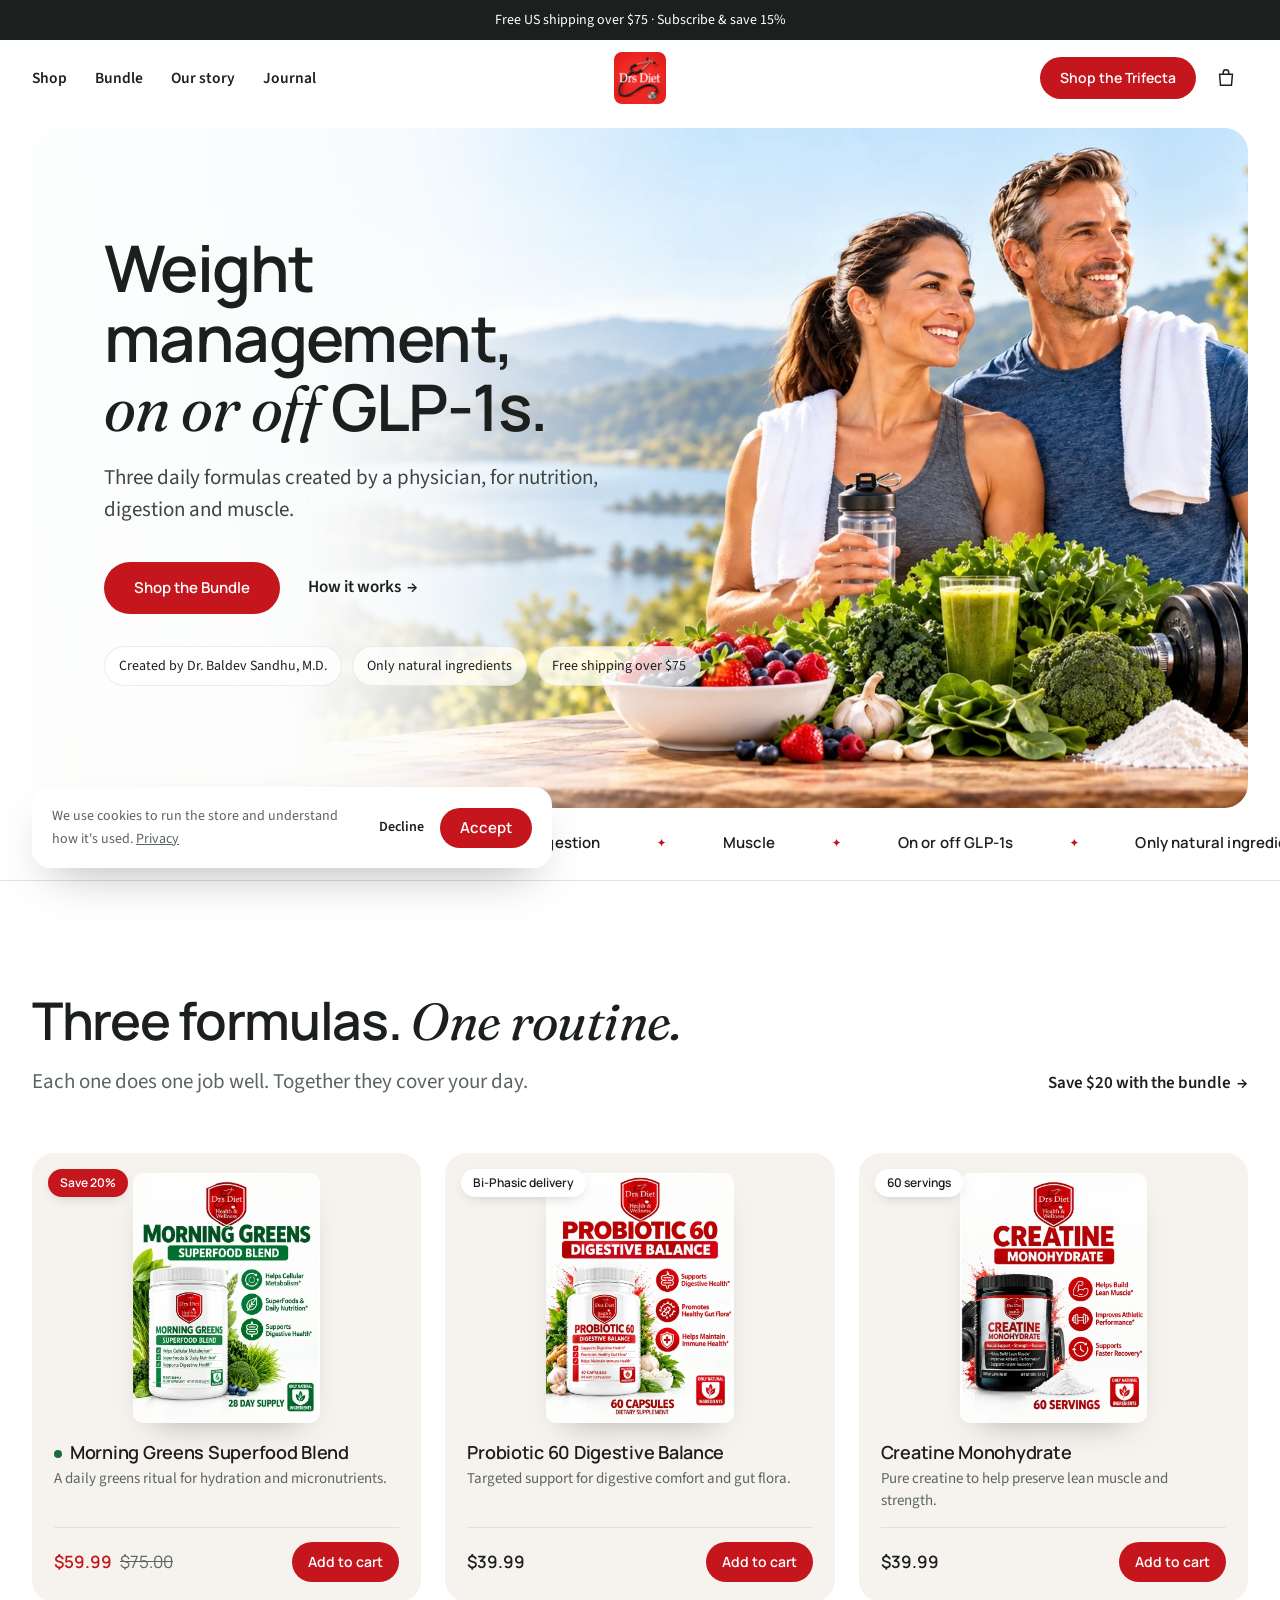
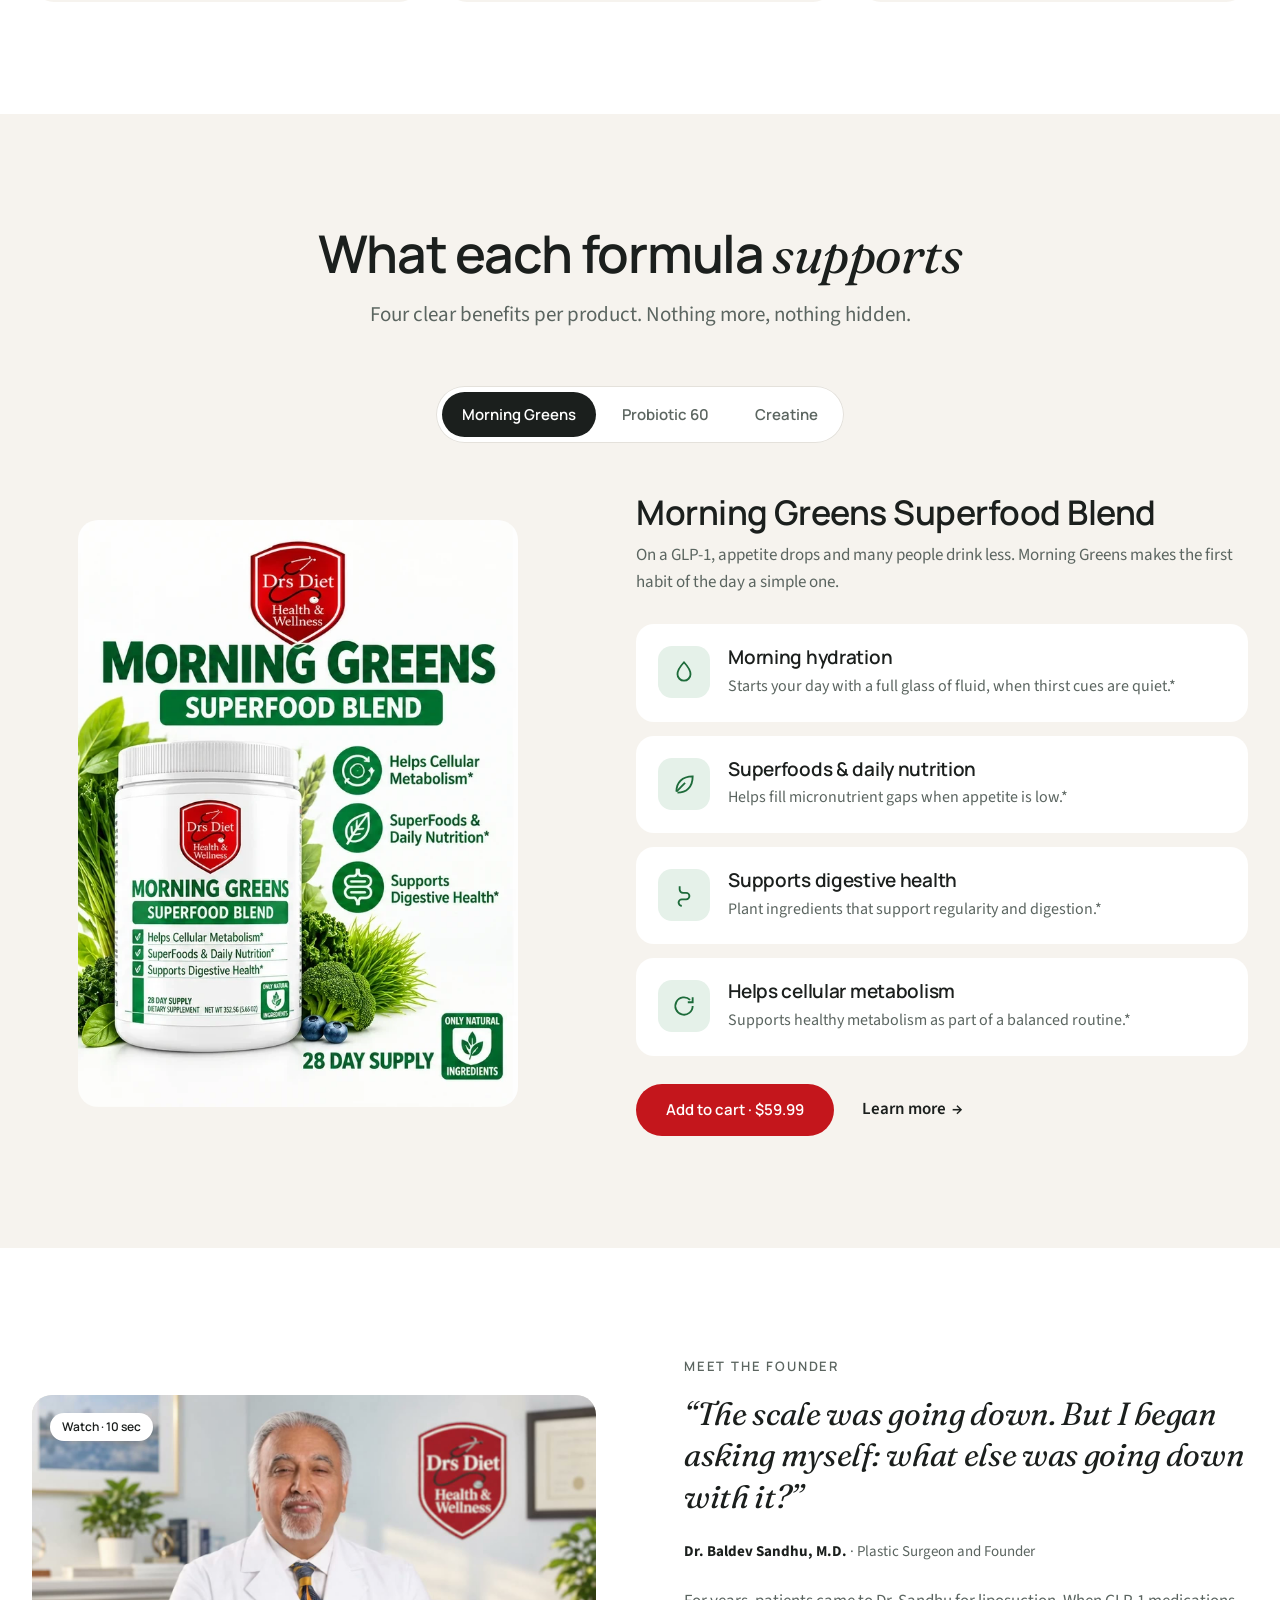
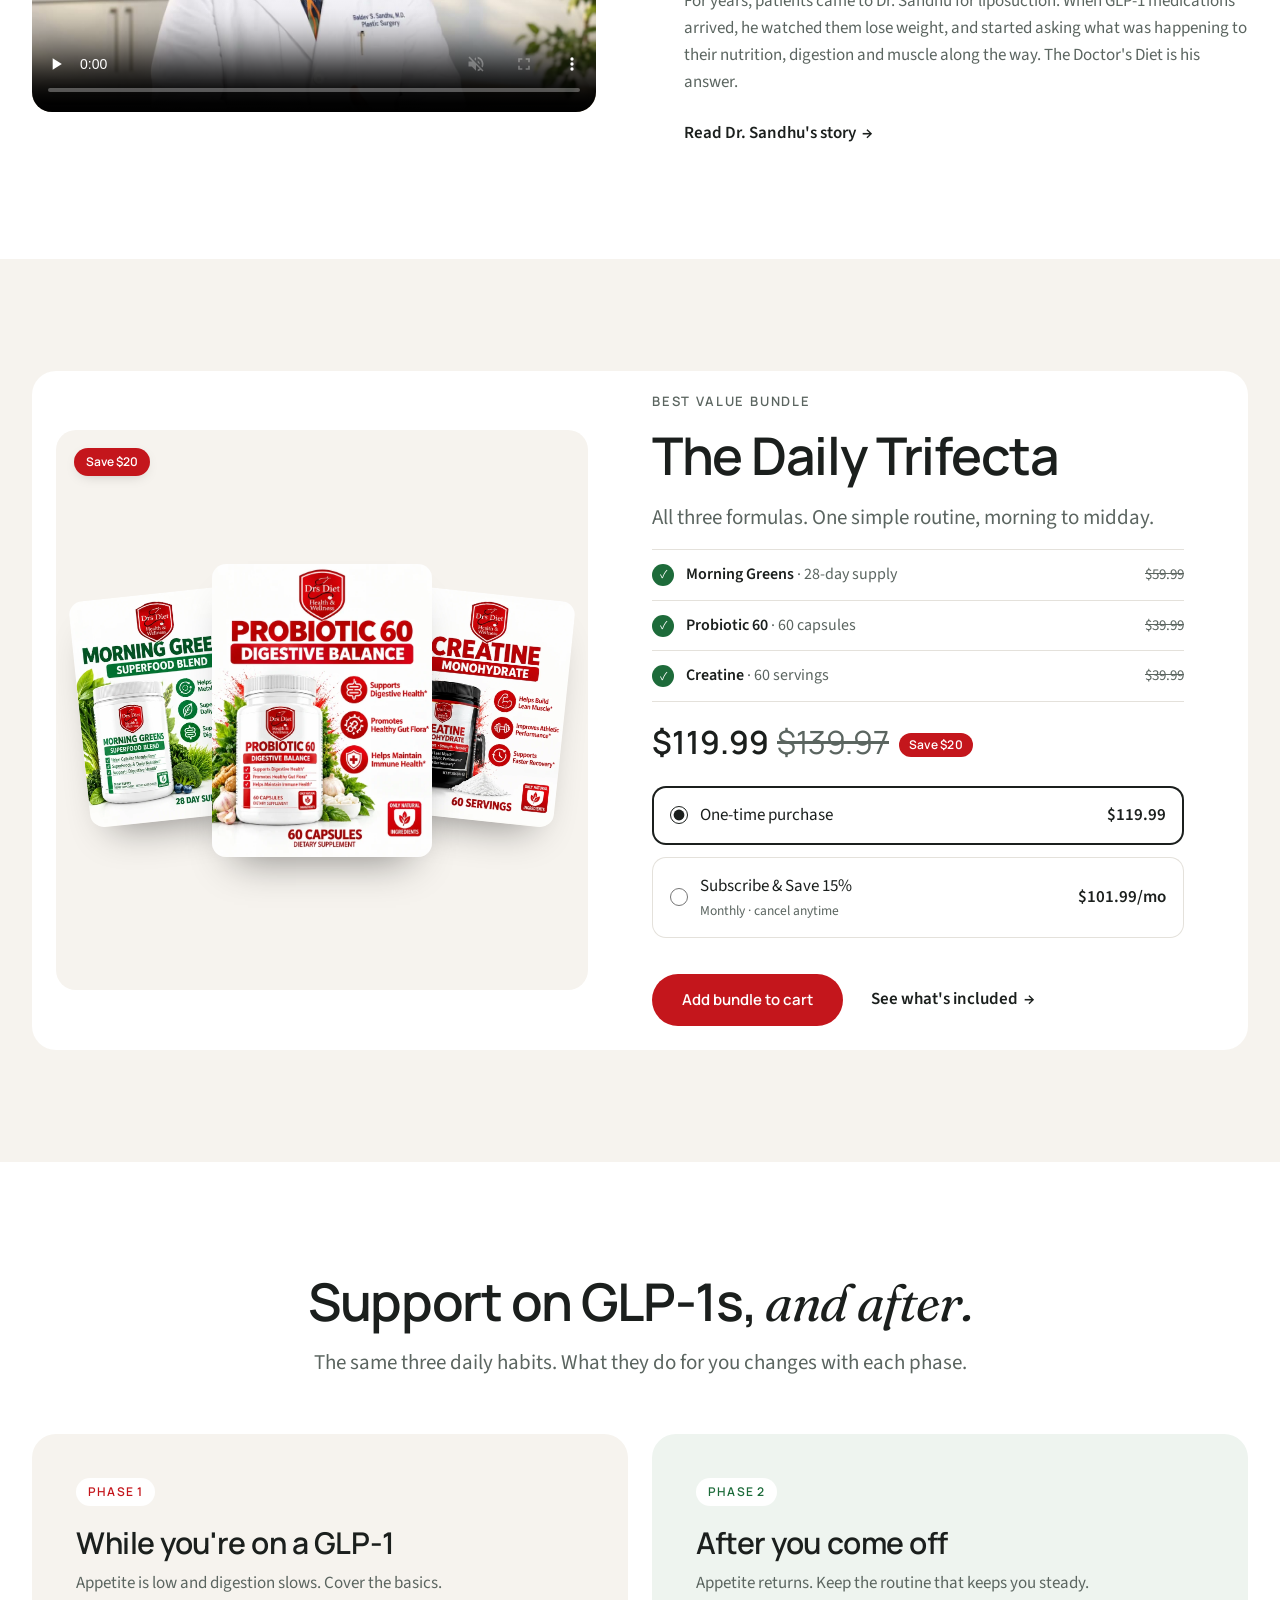
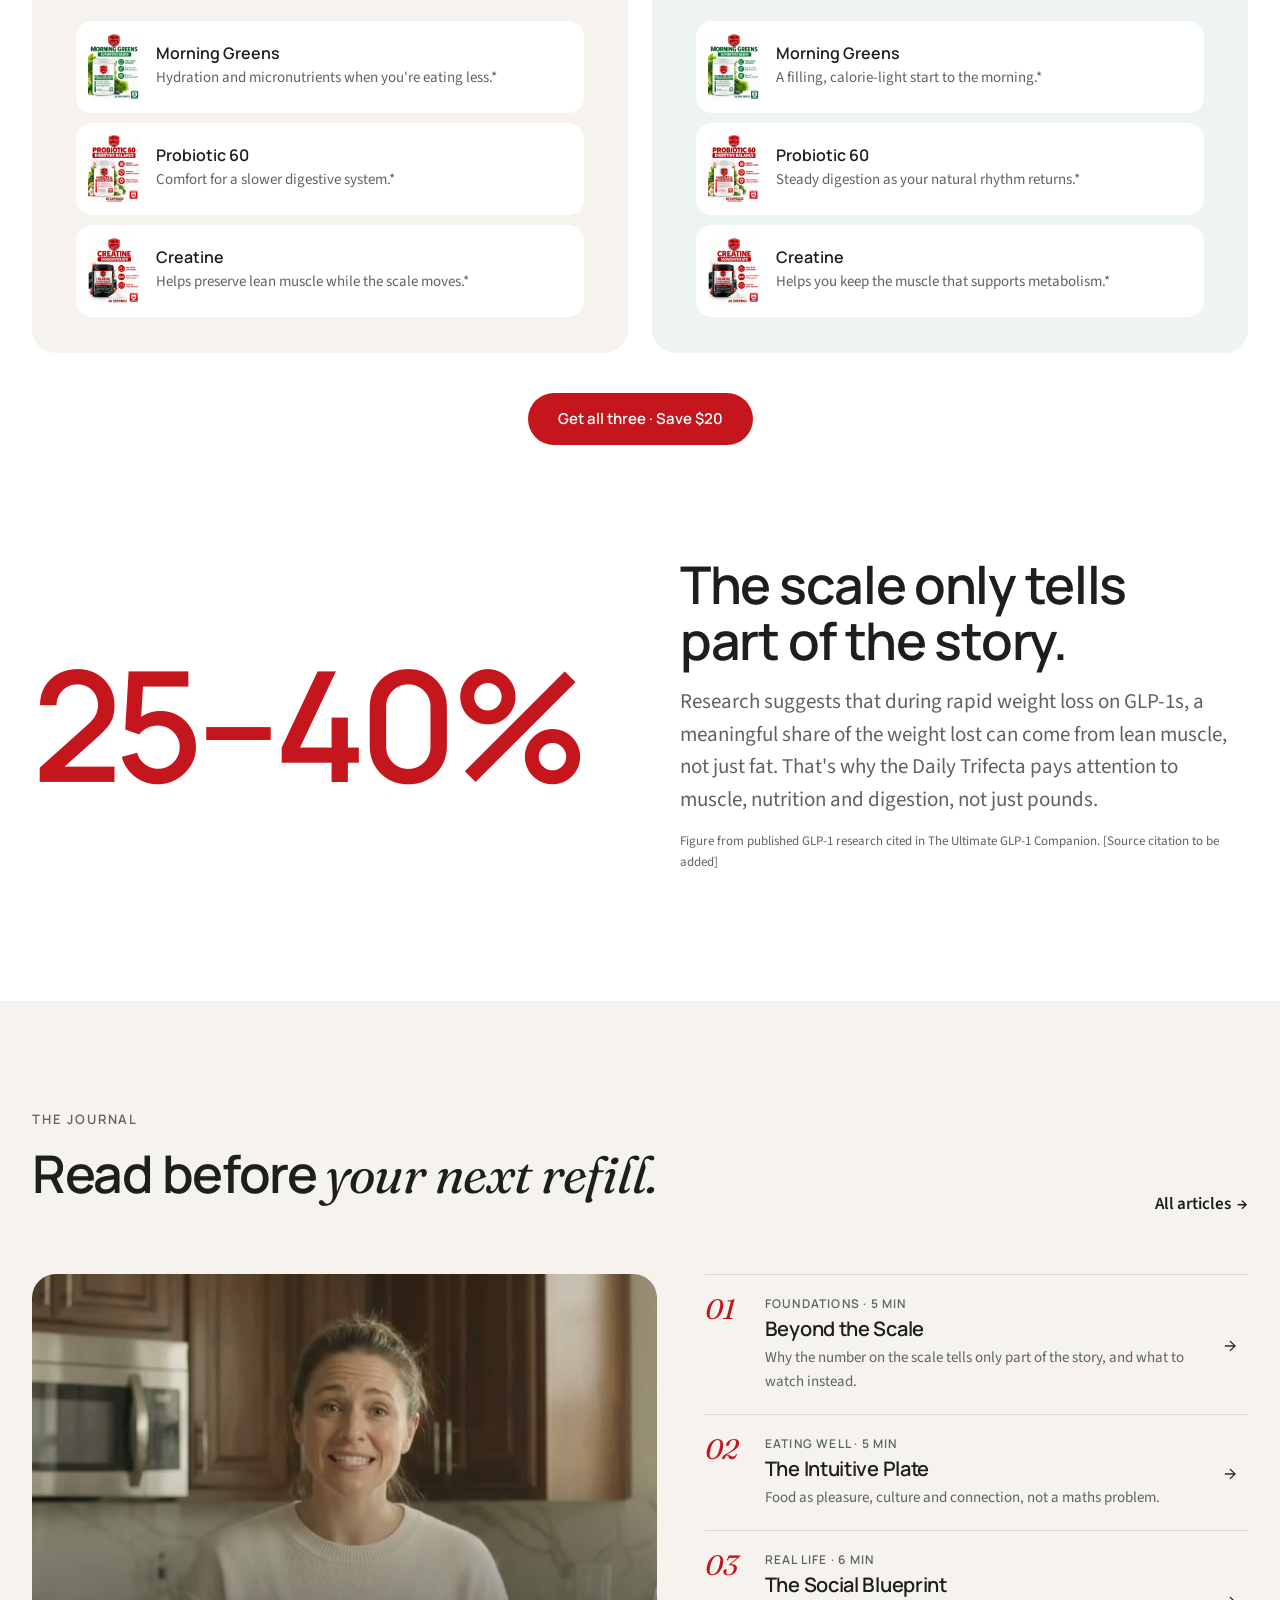
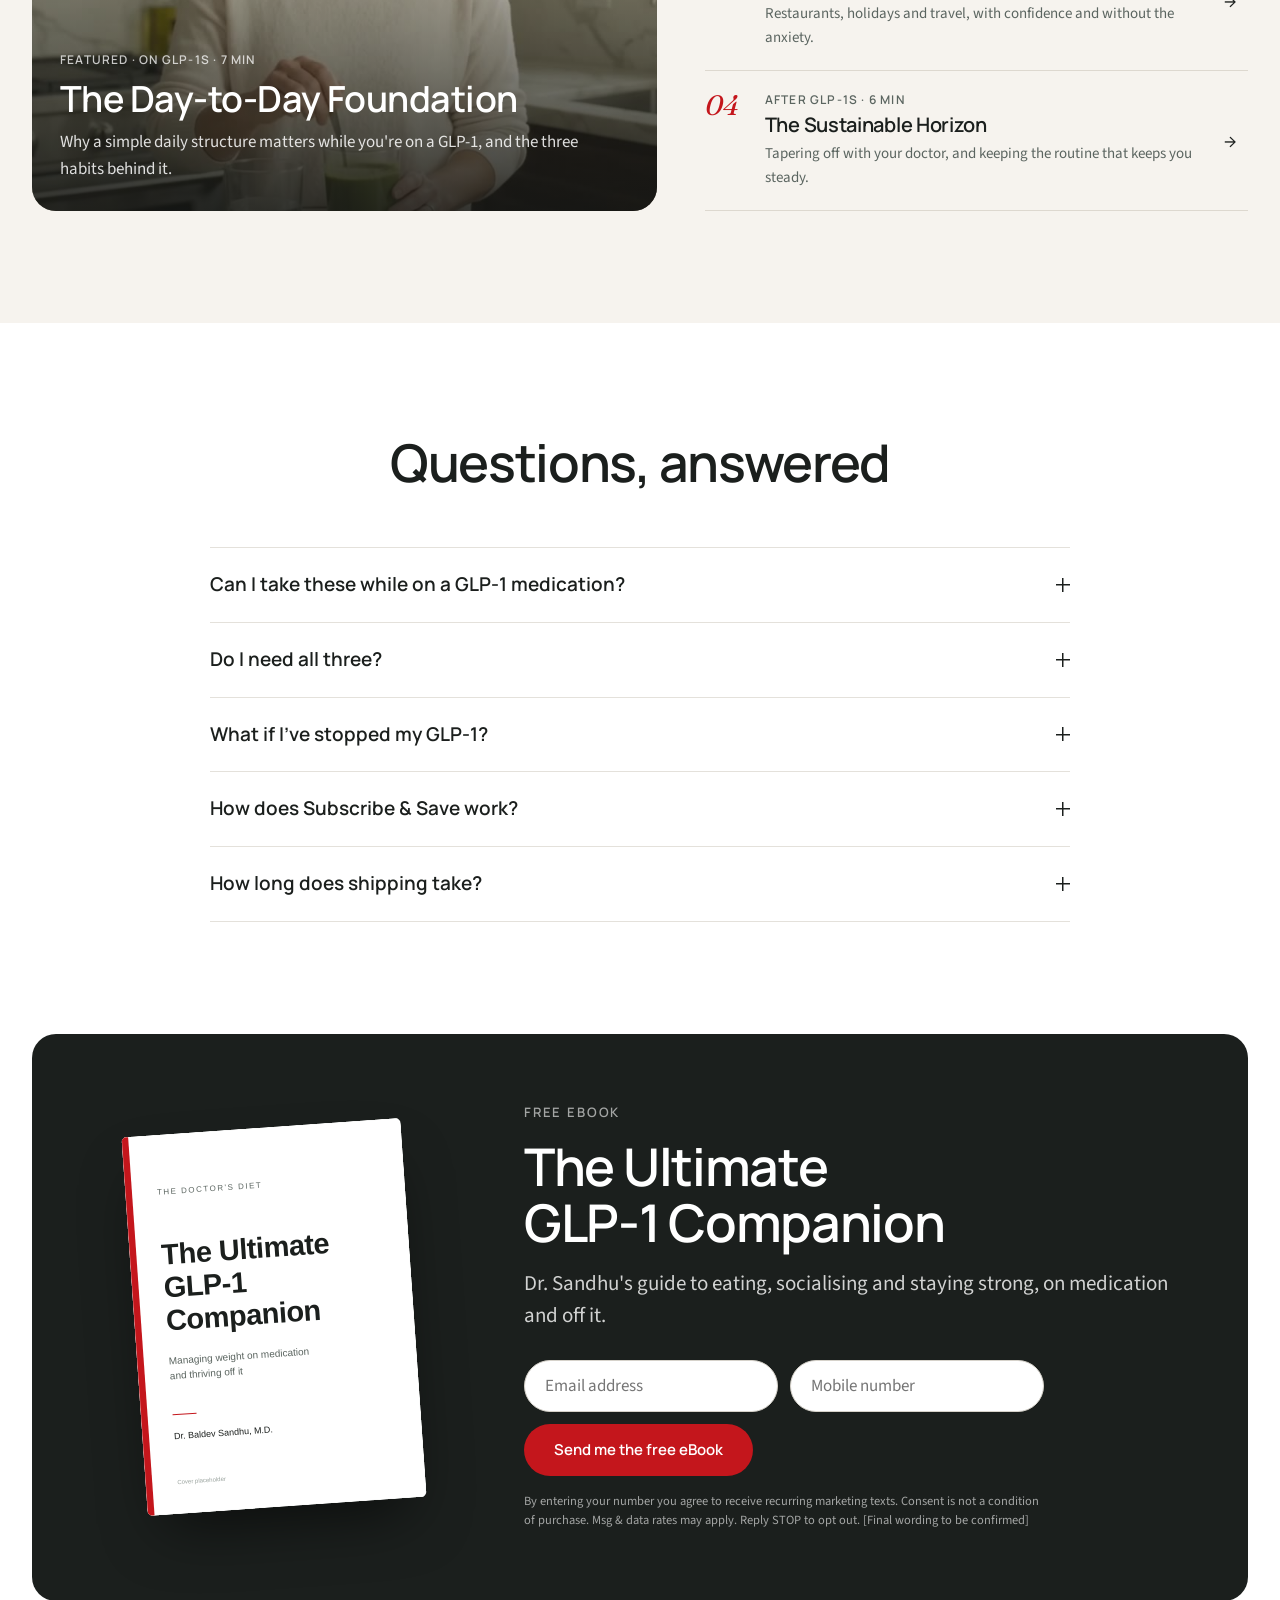
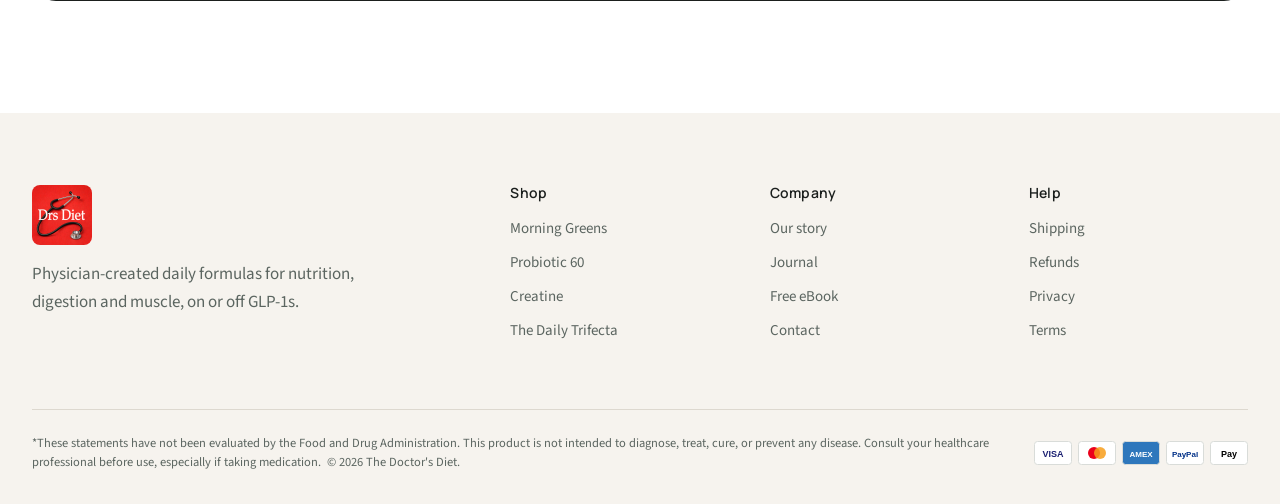
==== commit cb115098: "Compact product cards on homepage Reduce product image area and card padding so the product section " ====
--- a/index.html
+++ b/index.html
@@ -10,7 +10,7 @@
 <link rel="preconnect" href="https://fonts.googleapis.com">
 <link rel="preconnect" href="https://fonts.gstatic.com" crossorigin>
 <link rel="stylesheet" href="https://fonts.googleapis.com/css2?family=Fraunces:ital,opsz,wght@1,9..144,400&family=Manrope:wght@500;600;700&family=Source+Sans+3:wght@400;600&display=swap">
-<link rel="stylesheet" href="css/styles.css?v=12">
+<link rel="stylesheet" href="css/styles.css?v=13">
 </head>
 <body>
 <div class="announce">Free US shipping over $75 · Subscribe &amp; save 15%</div>
--- a/css/styles.css
+++ b/css/styles.css
@@ -523,3 +523,14 @@
   .hero-bg img { object-position: 72% 30%; }
   .hero-badges { margin-top: 24px; }
 }
+
+/* Compact product cards */
+.card-media { height: 250px; padding: 20px 20px 0; }
+@media (min-width: 1000px) { .card-media { height: 270px; } }
+.card-media img { border-radius: 10px; }
+.card-body { padding: 18px 22px 20px; }
+.card h3 { font-size: 18px; margin-bottom: 4px; }
+.card p { font-size: 15px; line-height: 1.5; margin-bottom: 14px; }
+.card-foot { padding-top: 14px; }
+.card .price { font-size: 17px; }
+.btn--sm { height: 40px; padding: 0 16px; }
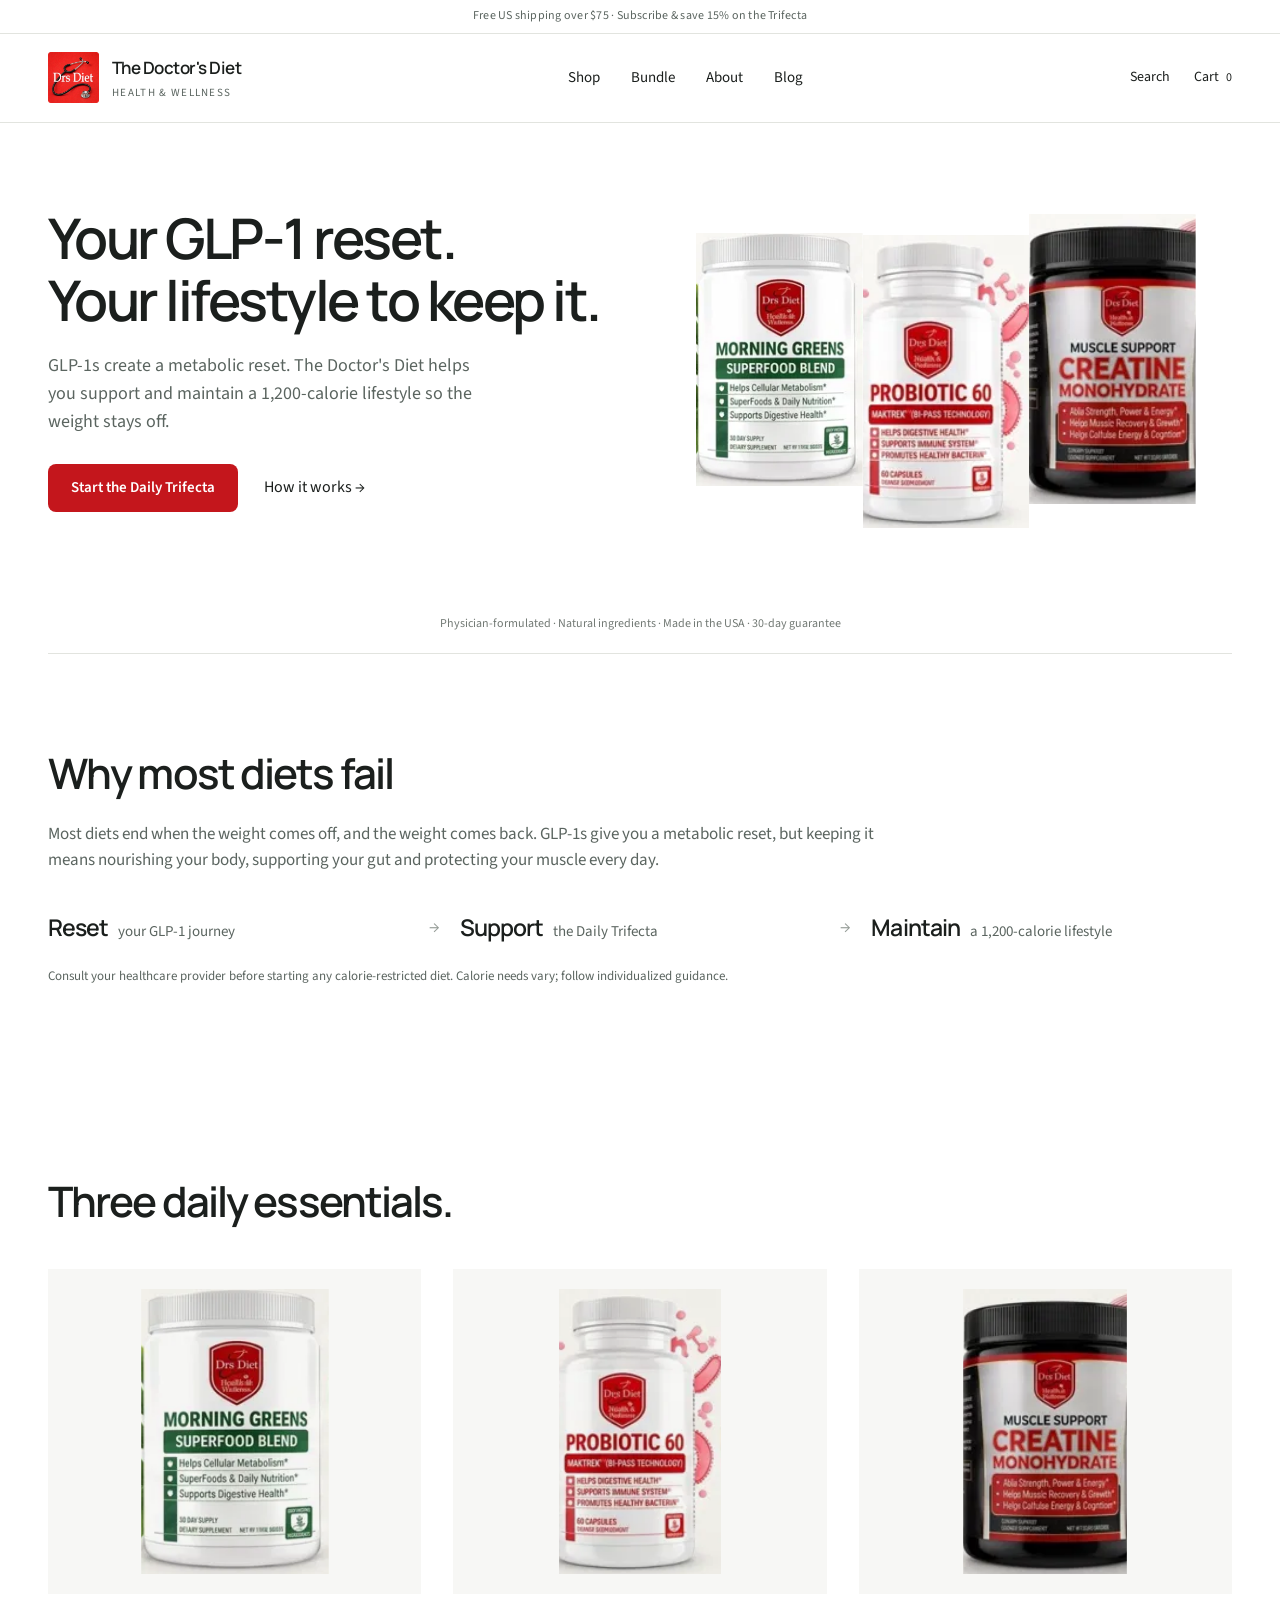
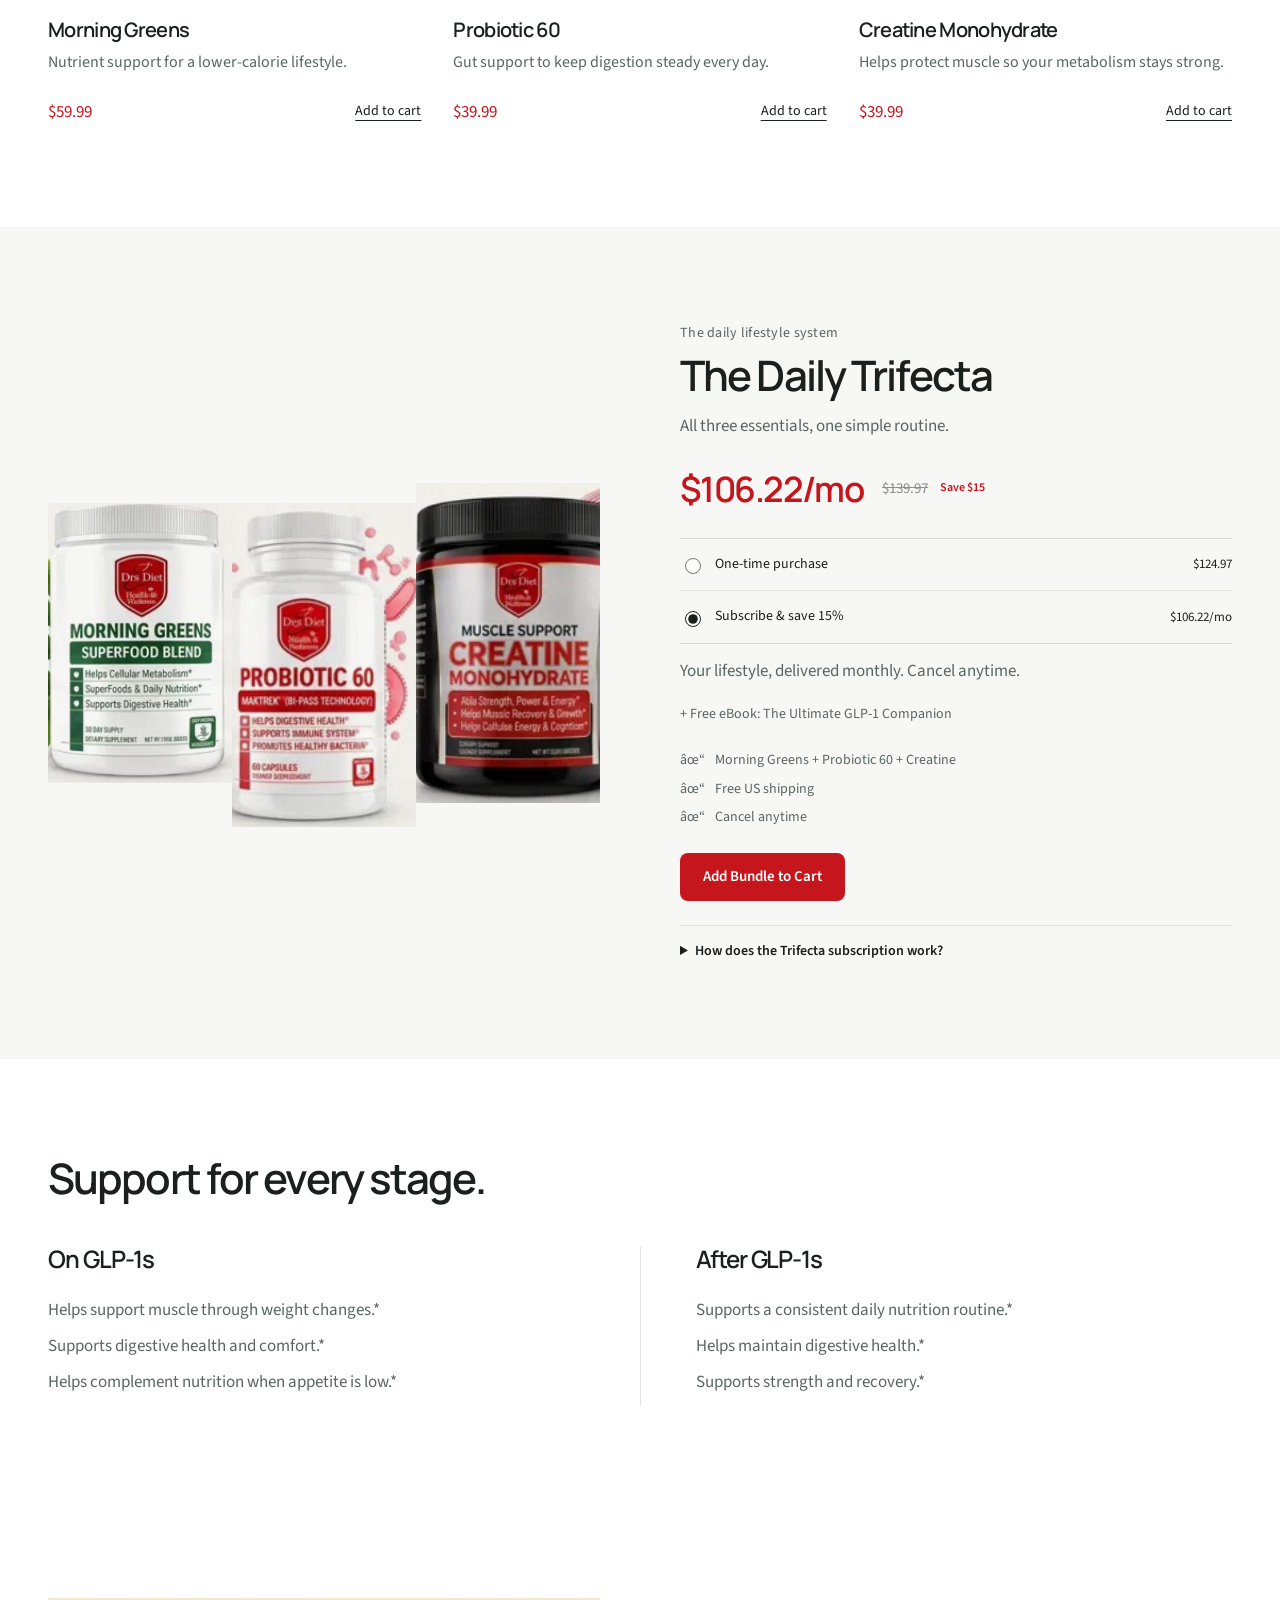
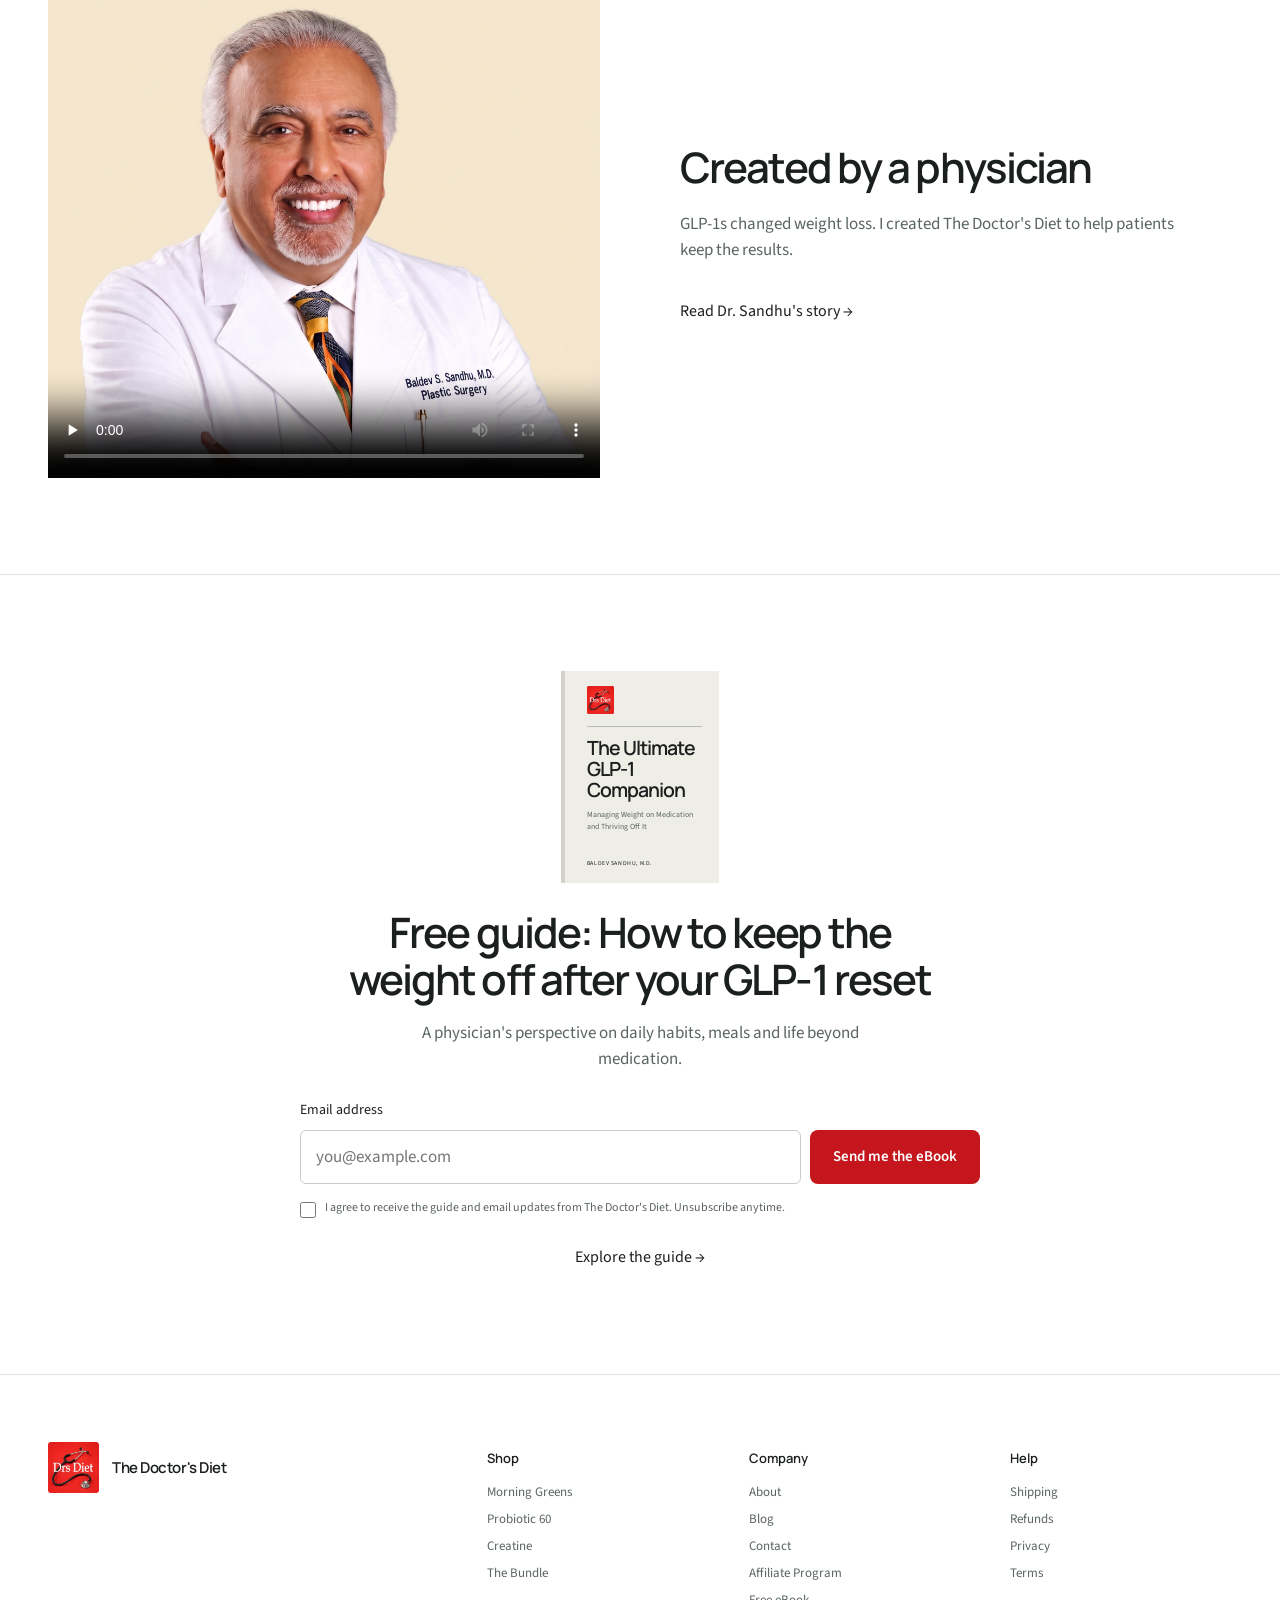
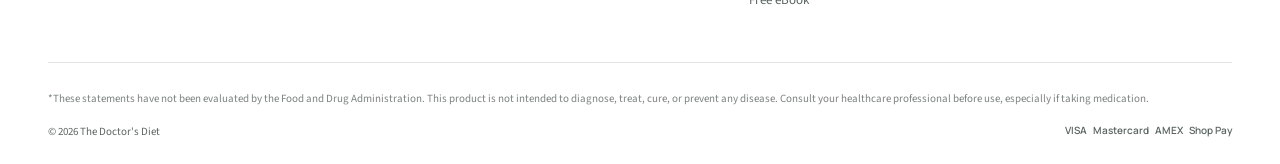
==== commit 9203152a: "Polish storefront hover and About video" ====
--- a/index.html
+++ b/index.html
@@ -1,244 +1,69 @@
-<!doctype html>
-<html lang="en">
-<head>
-<meta charset="utf-8">
-<meta name="viewport" content="width=device-width, initial-scale=1">
-<title>The Doctor's Diet | Weight management, on or off GLP-1s</title>
-<meta name="description" content="Physician-created daily supplements for nutrition, digestion and muscle, on or off GLP-1 medication.">
-<link rel="icon" href="assets/logo.png">
-<script>document.documentElement.classList.add("js")</script>
-<link rel="preconnect" href="https://fonts.googleapis.com">
-<link rel="preconnect" href="https://fonts.gstatic.com" crossorigin>
-<link rel="stylesheet" href="https://fonts.googleapis.com/css2?family=Fraunces:ital,opsz,wght@1,9..144,400&family=Manrope:wght@500;600;700&family=Source+Sans+3:wght@400;600&display=swap">
-<link rel="stylesheet" href="css/styles.css?v=13">
-</head>
-<body>
-<div class="announce">Free US shipping over $75 · Subscribe &amp; save 15%</div>
-<header class="site-header">
-  <div class="container">
-    <div class="header-left">
-      <button class="icon-btn menu-toggle" type="button" aria-expanded="false" aria-controls="mobile-nav" aria-label="Menu"><svg viewBox="0 0 24 24" fill="none" stroke="currentColor" stroke-width="1.6" aria-hidden="true"><path d="M4 8h16M4 16h16"/></svg></button>
-      <nav class="nav" aria-label="Main"><a href="index.html#shop">Shop</a><a href="bundle.html">Bundle</a><a href="about.html">Our story</a><a href="blog.html">Journal</a></nav>
-    </div>
-    <a class="logo" href="index.html" aria-label="The Doctor's Diet home"><img src="assets/logo.png" alt="Drs Diet logo" width="52" height="52"></a>
-    <div class="header-icons">
-      <a class="btn header-cta" href="bundle.html">Shop the Trifecta</a>
-      <a class="icon-btn" href="#cart" data-open-cart aria-label="Open cart"><svg viewBox="0 0 24 24" fill="none" stroke="currentColor" stroke-width="1.6" aria-hidden="true"><path d="M5 8h14l-1 12H6L5 8Z"/><path d="M9 8V6a3 3 0 0 1 6 0v2"/></svg><span class="cart-count" data-n="0">0</span></a>
-    </div>
-  </div>
-  <nav class="mobile-nav" id="mobile-nav" aria-label="Mobile"><div><a href="index.html#shop">Shop</a><a href="bundle.html">Bundle</a><a href="about.html">Our story</a><a href="blog.html">Journal</a><a href="contact.html">Contact</a></div></nav>
-</header>
-<main id="main">
-
-<section class="hero" data-shopify="image-banner">
-  <div class="hero-card">
-    <div class="hero-bg"><img src="assets/hero-couple.webp" alt="" width="1672" height="941" fetchpriority="high"></div>
-    <div class="hero-content container">
-      <h1 data-in="1">Weight management, <em class="serif">on or off</em> GLP&#8209;1s.</h1>
-      <p class="lead" data-in="2">Three daily formulas created by a physician, for nutrition, digestion and muscle.</p>
-      <div class="actions" data-in="3"><a class="btn" href="bundle.html">Shop the Bundle</a><a class="link" href="#how">How it works <span class="arr" aria-hidden="true">→</span></a></div>
-      <ul class="hero-badges" data-in="4"><li>Created by Dr. Baldev Sandhu, M.D.</li><li>Only natural ingredients</li><li>Free shipping over $75</li></ul>
-    </div>
-  </div>
-</section>
-
-<div class="marquee" aria-hidden="true"><div class="marquee-track"><span>Created by a physician</span><span>Nutrition</span><span>Digestion</span><span>Muscle</span><span>On or off GLP&#8209;1s</span><span>Only natural ingredients</span><span>Free US shipping over $75</span><span>Created by a physician</span><span>Nutrition</span><span>Digestion</span><span>Muscle</span><span>On or off GLP&#8209;1s</span><span>Only natural ingredients</span><span>Free US shipping over $75</span></div></div>
-
-<section class="section" id="shop" data-shopify="featured-collection">
-  <div class="container">
-    <div class="head-row">
-      <div class="section-head" data-reveal><h2>Three formulas. <em class="serif">One routine.</em></h2><p class="lead">Each one does one job well. Together they cover your day.</p></div>
-      <a class="link" href="bundle.html" data-reveal>Save $20 with the bundle <span class="arr" aria-hidden="true">→</span></a>
-    </div>
-    <div class="grid-3"><article class="card" data-reveal style="--d:0s">
-  <a class="card-media" href="product-morning-greens.html"><span class="tag tag--red">Save 20%</span><img src="assets/product-morning-greens.webp" alt="Morning Greens Superfood Blend" width="640" height="853" loading="lazy"></a>
-  <div class="card-body">
-    <h3><span class="dot" aria-hidden="true"></span><a href="product-morning-greens.html">Morning Greens Superfood Blend</a></h3>
-    <p>A daily greens ritual for hydration and micronutrients.</p>
-    <div class="card-foot"><div class="price"><span class="sale">$59.99</span><s>$75.00</s></div><button class="btn btn--sm" type="button" data-add="morning-greens">Add to cart</button></div>
-  </div>
-</article><article class="card" data-reveal style="--d:0.1s">
-  <a class="card-media" href="product-probiotic.html"><span class="tag">Bi-Phasic delivery</span><img src="assets/product-probiotic.webp" alt="Probiotic 60 Digestive Balance" width="640" height="853" loading="lazy"></a>
-  <div class="card-body">
-    <h3><a href="product-probiotic.html">Probiotic 60 Digestive Balance</a></h3>
-    <p>Targeted support for digestive comfort and gut flora.</p>
-    <div class="card-foot"><div class="price"><span>$39.99</span></div><button class="btn btn--sm" type="button" data-add="probiotic">Add to cart</button></div>
-  </div>
-</article><article class="card" data-reveal style="--d:0.2s">
-  <a class="card-media" href="product-creatine.html"><span class="tag">60 servings</span><img src="assets/product-creatine.webp" alt="Creatine Monohydrate" width="640" height="853" loading="lazy"></a>
-  <div class="card-body">
-    <h3><a href="product-creatine.html">Creatine Monohydrate</a></h3>
-    <p>Pure creatine to help preserve lean muscle and strength.</p>
-    <div class="card-foot"><div class="price"><span>$39.99</span></div><button class="btn btn--sm" type="button" data-add="creatine">Add to cart</button></div>
-  </div>
-</article></div>
-  </div>
-</section>
-
-<section class="section section--cream" id="benefits" data-shopify="custom: product-benefits (tabs)">
-  <div class="container">
-    <div class="section-head center" data-reveal><h2>What each formula <em class="serif">supports</em></h2><p class="lead">Four clear benefits per product. Nothing more, nothing hidden.</p></div>
-    <div data-tabs>
-      <div style="text-align:center"><div class="tabs" role="tablist" aria-label="Products"><button type="button" role="tab" id="tab-morning-greens" aria-controls="panel-morning-greens" aria-selected="true" tabindex="0">Morning Greens</button><button type="button" role="tab" id="tab-probiotic" aria-controls="panel-probiotic" aria-selected="false" tabindex="-1">Probiotic 60</button><button type="button" role="tab" id="tab-creatine" aria-controls="panel-creatine" aria-selected="false" tabindex="-1">Creatine</button></div></div>
-      <div class="benefit-panel" id="panel-morning-greens" role="tabpanel" aria-labelledby="tab-morning-greens" data-theme-green>
-  <img class="benefit-img" src="assets/product-morning-greens.webp" alt="Morning Greens Superfood Blend" width="640" height="853" loading="lazy">
-  <div><h3 style="font-size:clamp(26px,1.4vw + 20px,34px);margin-bottom:8px">Morning Greens Superfood Blend</h3><p style="margin-bottom:28px">On a GLP&#8209;1, appetite drops and many people drink less. Morning Greens makes the first habit of the day a simple one.</p><ul class="benefit-list"><li><span class="ic"><svg viewBox="0 0 24 24" fill="none" stroke="currentColor" stroke-width="1.7" aria-hidden="true"><path d="M12 3s6 6.5 6 11a6 6 0 0 1-12 0c0-4.5 6-11 6-11Z"/></svg></span><div><h3>Morning hydration</h3><p>Starts your day with a full glass of fluid, when thirst cues are quiet.*</p></div></li><li><span class="ic"><svg viewBox="0 0 24 24" fill="none" stroke="currentColor" stroke-width="1.7" aria-hidden="true"><path d="M5 19c0-8 5-14 15-14 0 10-6 15-14 15"/><path d="M5 19 13 11"/></svg></span><div><h3>Superfoods & daily nutrition</h3><p>Helps fill micronutrient gaps when appetite is low.*</p></div></li><li><span class="ic"><svg viewBox="0 0 24 24" fill="none" stroke="currentColor" stroke-width="1.7" aria-hidden="true"><path d="M8 4v3a3 3 0 0 0 3 3h3a3 3 0 0 1 0 6h-4a3 3 0 0 0 0 6"/></svg></span><div><h3>Supports digestive health</h3><p>Plant ingredients that support regularity and digestion.*</p></div></li><li><span class="ic"><svg viewBox="0 0 24 24" fill="none" stroke="currentColor" stroke-width="1.7" aria-hidden="true"><path d="M20 12a8 8 0 1 1-2.4-5.7"/><path d="M20 4v4.5h-4.5"/></svg></span><div><h3>Helps cellular metabolism</h3><p>Supports healthy metabolism as part of a balanced routine.*</p></div></li></ul>
-  <div class="actions" style="margin-top:28px"><button class="btn" type="button" data-add="morning-greens">Add to cart · $59.99</button><a class="link" href="product-morning-greens.html">Learn more <span class="arr" aria-hidden="true">→</span></a></div></div>
-</div><div class="benefit-panel" id="panel-probiotic" role="tabpanel" aria-labelledby="tab-probiotic" hidden>
-  <img class="benefit-img" src="assets/product-probiotic.webp" alt="Probiotic 60 Digestive Balance" width="640" height="853" loading="lazy">
-  <div><h3 style="font-size:clamp(26px,1.4vw + 20px,34px);margin-bottom:8px">Probiotic 60 Digestive Balance</h3><p style="margin-bottom:28px">When digestion slows, the gut benefits from steady support. One capsule before breakfast keeps it simple.</p><ul class="benefit-list"><li><span class="ic"><svg viewBox="0 0 24 24" fill="none" stroke="currentColor" stroke-width="1.7" aria-hidden="true"><path d="M8 4v3a3 3 0 0 0 3 3h3a3 3 0 0 1 0 6h-4a3 3 0 0 0 0 6"/></svg></span><div><h3>Supports digestive health</h3><p>Beneficial cultures for comfortable, efficient digestion.*</p></div></li><li><span class="ic"><svg viewBox="0 0 24 24" fill="none" stroke="currentColor" stroke-width="1.7" aria-hidden="true"><circle cx="12" cy="12" r="8"/><circle cx="9" cy="10" r="1.5"/><circle cx="14.5" cy="9" r="1"/><circle cx="14" cy="14.5" r="1.8"/><circle cx="9.5" cy="15" r="1"/></svg></span><div><h3>Promotes healthy gut flora</h3><p>Helps keep your microbiome balanced as your digestion changes.*</p></div></li><li><span class="ic"><svg viewBox="0 0 24 24" fill="none" stroke="currentColor" stroke-width="1.7" aria-hidden="true"><circle cx="12" cy="12" r="8.5"/><path d="M12 7.5V12l3 2"/></svg></span><div><h3>Steady, regular transit</h3><p>Supports regularity when digestion slows down.*</p></div></li><li><span class="ic"><svg viewBox="0 0 24 24" fill="none" stroke="currentColor" stroke-width="1.7" aria-hidden="true"><path d="M12 3 5 6v6c0 4.5 3 7.5 7 9 4-1.5 7-4.5 7-9V6l-7-3Z"/><path d="M12 9v6M9 12h6"/></svg></span><div><h3>Helps maintain immune health</h3><p>A healthy gut supports normal immune function.*</p></div></li></ul>
-  <div class="actions" style="margin-top:28px"><button class="btn" type="button" data-add="probiotic">Add to cart · $39.99</button><a class="link" href="product-probiotic.html">Learn more <span class="arr" aria-hidden="true">→</span></a></div></div>
-</div><div class="benefit-panel" id="panel-creatine" role="tabpanel" aria-labelledby="tab-creatine" hidden>
-  <img class="benefit-img" src="assets/product-creatine.webp" alt="Creatine Monohydrate" width="640" height="853" loading="lazy">
-  <div><h3 style="font-size:clamp(26px,1.4vw + 20px,34px);margin-bottom:8px">Creatine Monohydrate</h3><p style="margin-bottom:28px">Muscle matters when the scale is moving. A daily scoop is one of the most studied ways to support it.</p><ul class="benefit-list"><li><span class="ic"><svg viewBox="0 0 24 24" fill="none" stroke="currentColor" stroke-width="1.7" aria-hidden="true"><path d="M4 15c2-1 4-1 6 0 3 1.5 6 1 8-2 1.5-2.5.5-6-2.5-6.5-2-.3-3 1-3.5 2.5L11 7c-.5-2-3-3-4.5-1.5"/><path d="M4 15v4h12"/></svg></span><div><h3>Helps build lean muscle</h3><p>Helps preserve lean muscle while the scale is moving.*</p></div></li><li><span class="ic"><svg viewBox="0 0 24 24" fill="none" stroke="currentColor" stroke-width="1.7" aria-hidden="true"><path d="M6 8v8M3.5 10v4M18 8v8M20.5 10v4M6 12h12"/></svg></span><div><h3>Athletic performance</h3><p>Supports strength and physical performance.*</p></div></li><li><span class="ic"><svg viewBox="0 0 24 24" fill="none" stroke="currentColor" stroke-width="1.7" aria-hidden="true"><path d="M13 3 5 13.5h6L10 21l8-10.5h-6L13 3Z"/></svg></span><div><h3>Energy without stimulants</h3><p>Supports your body's natural energy system.*</p></div></li><li><span class="ic"><svg viewBox="0 0 24 24" fill="none" stroke="currentColor" stroke-width="1.7" aria-hidden="true"><path d="M20 12a8 8 0 1 1-2.4-5.7"/><path d="M20 4v4.5h-4.5"/></svg></span><div><h3>Supports faster recovery</h3><p>Helps you bounce back after activity.*</p></div></li></ul>
-  <div class="actions" style="margin-top:28px"><button class="btn" type="button" data-add="creatine">Add to cart · $39.99</button><a class="link" href="product-creatine.html">Learn more <span class="arr" aria-hidden="true">→</span></a></div></div>
-</div>
-    </div>
-  </div>
-</section>
-
-<section class="section" data-shopify="image-with-text (video)">
-  <div class="container split">
-    <div class="media-frame" data-reveal><span class="tag">Watch · 10 sec</span><video controls muted playsinline preload="none" poster="assets/poster-dr-sandhu.jpg" data-src="assets/video-dr-sandhu.mp4" width="1280" height="720" aria-label="Video: Dr. Sandhu introduces The Doctor's Diet"></video></div>
-    <div data-reveal style="--d:.1s">
-      <span class="kicker">Meet the founder</span>
-      <p class="quote">“The scale was going down. But I began asking myself: what else was going down with it?”</p>
-      <p class="byline"><strong style="color:#1b1f1d">Dr. Baldev Sandhu, M.D.</strong> · Plastic Surgeon and Founder</p>
-      <p>For years, patients came to Dr. Sandhu for liposuction. When GLP&#8209;1 medications arrived, he watched them lose weight, and started asking what was happening to their nutrition, digestion and muscle along the way. The Doctor's Diet is his answer.</p>
-      <div class="actions" style="margin-top:24px"><a class="link" href="about.html">Read Dr. Sandhu's story <span class="arr" aria-hidden="true">→</span></a></div>
-    </div>
-  </div>
-</section>
-
-<section class="section section--cream" data-shopify="custom: bundle-offer">
-  <div class="container"><div class="bundle-card split">
-    <div class="trio" data-reveal><span class="tag tag--red">Save $20</span>
-      <img class="t1" src="assets/product-morning-greens.webp" alt="Morning Greens" width="640" height="853" loading="lazy">
-      <img class="t3" src="assets/product-creatine.webp" alt="Creatine Monohydrate" width="640" height="853" loading="lazy">
-      <img class="t2" src="assets/product-probiotic.webp" alt="Probiotic 60" width="640" height="853" loading="lazy"></div>
-    <div data-reveal style="--d:.1s"><div class="offer" data-product-scope="trifecta">
-  <span class="kicker">Best value bundle</span>
-  <h2>The Daily Trifecta</h2>
-  <p class="lead">All three formulas. One simple routine, morning to midday.</p>
-  <ul class="incl"><li><span class="chk" aria-hidden="true">✓</span><span><strong>Morning Greens</strong> · 28-day supply</span><s>$59.99</s></li><li><span class="chk" aria-hidden="true">✓</span><span><strong>Probiotic 60</strong> · 60 capsules</span><s>$39.99</s></li><li><span class="chk" aria-hidden="true">✓</span><span><strong>Creatine</strong> · 60 servings</span><s>$39.99</s></li></ul>
-  <div class="price"><span data-live-price>$119.99</span><s>$139.97</s><span class="save">Save $20</span></div>
-  <fieldset class="toggle">
-  <legend class="sr">Purchase option</legend>
-  <label><input type="radio" name="buy-trifecta" value="once" checked><span>One-time purchase</span><span class="opt-price">$119.99</span></label>
-  <label><input type="radio" name="buy-trifecta" value="sub"><span>Subscribe &amp; Save 15%<small>Monthly · cancel anytime</small></span><span class="opt-price">$101.99/mo</span></label>
-</fieldset>
-<p class="bonus">+ FREE eBook: The Ultimate GLP&#8209;1 Companion</p>
-  <div class="actions"><button class="btn" type="button" data-add="trifecta">Add bundle to cart</button><a class="link" href="bundle.html">See what's included <span class="arr" aria-hidden="true">→</span></a></div>
-</div></div>
-  </div></div>
-</section>
-
-<section class="section" id="how" data-shopify="multicolumn: routine">
-  <div class="container">
-    <div class="section-head center" data-reveal><h2>Support on GLP&#8209;1s, <em class="serif">and after.</em></h2><p class="lead">The same three daily habits. What they do for you changes with each phase.</p></div>
-    <div class="stages"><div class="stage stage--on" data-reveal style="--d:0.0s"><span class="stage-pill">Phase 1</span><h3>While you're on a GLP&#8209;1</h3><p>Appetite is low and digestion slows. Cover the basics.</p><ul><li><img src="assets/product-morning-greens.webp" alt="" width="64" height="85" loading="lazy"><div><strong>Morning Greens</strong><span>Hydration and micronutrients when you're eating less.*</span></div></li><li><img src="assets/product-probiotic.webp" alt="" width="64" height="85" loading="lazy"><div><strong>Probiotic 60</strong><span>Comfort for a slower digestive system.*</span></div></li><li><img src="assets/product-creatine.webp" alt="" width="64" height="85" loading="lazy"><div><strong>Creatine</strong><span>Helps preserve lean muscle while the scale moves.*</span></div></li></ul></div><div class="stage stage--off" data-reveal style="--d:0.12s"><span class="stage-pill">Phase 2</span><h3>After you come off</h3><p>Appetite returns. Keep the routine that keeps you steady.</p><ul><li><img src="assets/product-morning-greens.webp" alt="" width="64" height="85" loading="lazy"><div><strong>Morning Greens</strong><span>A filling, calorie-light start to the morning.*</span></div></li><li><img src="assets/product-probiotic.webp" alt="" width="64" height="85" loading="lazy"><div><strong>Probiotic 60</strong><span>Steady digestion as your natural rhythm returns.*</span></div></li><li><img src="assets/product-creatine.webp" alt="" width="64" height="85" loading="lazy"><div><strong>Creatine</strong><span>Helps you keep the muscle that supports metabolism.*</span></div></li></ul></div></div>
-    <div class="center" style="margin-top:40px" data-reveal><a class="btn" href="bundle.html">Get all three · Save $20</a></div>
-  </div>
-</section>
-
-<section class="section section--tight" data-shopify="custom: stat">
-  <div class="container stat">
-    <div class="stat-num" data-reveal data-count="40">25–40%</div>
-    <div data-reveal style="--d:.1s">
-      <h2>The scale only tells part of the story.</h2>
-      <p class="lead">Research suggests that during rapid weight loss on GLP&#8209;1s, a meaningful share of the weight lost can come from lean muscle, not just fat. That's why the Daily Trifecta pays attention to muscle, nutrition and digestion, not just pounds.</p>
-      <p class="note">Figure from published GLP&#8209;1 research cited in The Ultimate GLP&#8209;1 Companion. [Source citation to be added]</p>
-    </div>
-  </div>
-</section>
-
-<section class="section section--cream" data-shopify="featured-blog">
-  <div class="container">
-    <div class="head-row"><div class="section-head" data-reveal><span class="kicker">The Journal</span><h2>Read before <em class="serif">your next refill.</em></h2></div><a class="link" href="blog.html" data-reveal>All articles <span class="arr" aria-hidden="true">→</span></a></div>
-    <div class="journal">
-      <a class="j-feature" href="blog-post.html" data-reveal>
-        <img src="assets/poster-morning-greens.jpg" alt="" width="1280" height="720" loading="lazy">
-        <div class="j-overlay"><span class="j-cat">Featured · On GLP&#8209;1s · 7 min</span><h3>The Day-to-Day Foundation</h3><p>Why a simple daily structure matters while you're on a GLP&#8209;1, and the three habits behind it.</p></div>
-      </a>
-      <ol class="j-list"><li data-reveal style="--d:0.0s"><a href="blog-post.html"><span class="j-n">01</span><span class="j-text"><span class="j-cat">Foundations · 5 min</span><strong>Beyond the Scale</strong><span class="j-d">Why the number on the scale tells only part of the story, and what to watch instead.</span></span><span class="j-arr" aria-hidden="true">→</span></a></li><li data-reveal style="--d:0.08s"><a href="blog-post.html"><span class="j-n">02</span><span class="j-text"><span class="j-cat">Eating well · 5 min</span><strong>The Intuitive Plate</strong><span class="j-d">Food as pleasure, culture and connection, not a maths problem.</span></span><span class="j-arr" aria-hidden="true">→</span></a></li><li data-reveal style="--d:0.16s"><a href="blog-post.html"><span class="j-n">03</span><span class="j-text"><span class="j-cat">Real life · 6 min</span><strong>The Social Blueprint</strong><span class="j-d">Restaurants, holidays and travel, with confidence and without the anxiety.</span></span><span class="j-arr" aria-hidden="true">→</span></a></li><li data-reveal style="--d:0.24s"><a href="blog-post.html"><span class="j-n">04</span><span class="j-text"><span class="j-cat">After GLP&#8209;1s · 6 min</span><strong>The Sustainable Horizon</strong><span class="j-d">Tapering off with your doctor, and keeping the routine that keeps you steady.</span></span><span class="j-arr" aria-hidden="true">→</span></a></li></ol>
-    </div>
-  </div>
-</section>
-
-<section class="section" data-shopify="collapsible-content: faq">
-  <div class="container">
-    <div class="section-head center" data-reveal><h2>Questions, answered</h2></div>
-    <div class="faq"><details data-reveal><summary>Can I take these while on a GLP&#8209;1 medication?</summary><div><p>The Doctor's Diet formulas are dietary supplements designed to support nutrition, digestion and muscle alongside a healthy lifestyle. They do not replace or interact with your prescription by design, but always check with your healthcare professional before starting any supplement while taking medication.</p></div></details><details data-reveal><summary>Do I need all three?</summary><div><p>Each formula does one job. Many people start with the Daily Trifecta because the three habits work as one routine, and the bundle saves $20. You can also buy each product on its own.</p></div></details><details data-reveal><summary>What if I've stopped my GLP&#8209;1?</summary><div><p>The same routine carries on. Morning Greens becomes a filling morning ritual, the probiotic keeps digestion steady and creatine helps you keep your muscle.</p></div></details><details data-reveal><summary>How does Subscribe & Save work?</summary><div><p>You save 15% and your order ships every month. Skip or cancel anytime. Subscribing to the Daily Trifecta also includes the free eBook, The Ultimate GLP&#8209;1 Companion.</p></div></details><details data-reveal><summary>How long does shipping take?</summary><div><p>[Shipping times to be confirmed by the client.] Orders over $75 ship free within the US.</p></div></details></div>
-  </div>
-</section>
-
-<section class="section section--tight" data-shopify="newsletter (custom: ebook)">
-  <div class="container">
-    <div class="ebook-card" data-reveal>
-      <img class="ebook-cover" src="assets/ebook-cover.svg" alt="The Ultimate GLP&#8209;1 Companion eBook cover" width="560" height="760" loading="lazy">
-      <div>
-        <span class="kicker" style="color:rgba(255,255,255,.6)">Free eBook</span>
-        <h2>The Ultimate GLP&#8209;1 Companion</h2>
-        <p class="lead" style="margin-bottom:28px">Dr. Sandhu's guide to eating, socialising and staying strong, on medication and off it.</p>
-        <form class="form" data-fake="Thank you. Check your inbox for The Ultimate GLP&#8209;1 Companion.">
-  
-  <div class="form-row">
-    <label class="sr" for="home-email">Email</label><input class="field" id="home-email" type="email" name="email" placeholder="Email address" required autocomplete="email">
-    <label class="sr" for="home-phone">Phone</label><input class="field" id="home-phone" type="tel" name="phone" placeholder="Mobile number" autocomplete="tel">
-  </div>
-  <div><button class="btn" type="submit">Send me the free eBook</button></div>
-  <p class="form-note">By entering your number you agree to receive recurring marketing texts. Consent is not a condition of purchase. Msg &amp; data rates may apply. Reply STOP to opt out. [Final wording to be confirmed]</p>
-</form>
-      </div>
-    </div>
-  </div>
-</section>
-
-</main>
-<footer class="site-footer" data-shopify="footer">
-  <div class="container">
-    <div class="footer-grid">
-      <div class="footer-brand"><a href="index.html" aria-label="Home"><img src="assets/logo.png" alt="Drs Diet logo" width="60" height="60" loading="lazy"></a>
-        <p>Physician-created daily formulas for nutrition, digestion and muscle, on or off GLP-1s.</p></div>
-      <div><h4>Shop</h4><ul>
-        <li><a href="product-morning-greens.html">Morning Greens</a></li>
-        <li><a href="product-probiotic.html">Probiotic 60</a></li>
-        <li><a href="product-creatine.html">Creatine</a></li>
-        <li><a href="bundle.html">The Daily Trifecta</a></li></ul></div>
-      <div><h4>Company</h4><ul>
-        <li><a href="about.html">Our story</a></li>
-        <li><a href="blog.html">Journal</a></li>
-        <li><a href="ebook.html">Free eBook</a></li>
-        <li><a href="contact.html">Contact</a></li></ul></div>
-      <div><h4>Help</h4><ul>
-        <li><a href="shipping.html">Shipping</a></li>
-        <li><a href="refunds.html">Refunds</a></li>
-        <li><a href="privacy.html">Privacy</a></li>
-        <li><a href="terms.html">Terms</a></li></ul></div>
-    </div>
-    <div class="footer-base">
-      <p>*These statements have not been evaluated by the Food and Drug Administration. This product is not intended to diagnose, treat, cure, or prevent any disease. Consult your healthcare professional before use, especially if taking medication. &nbsp;© 2026 The Doctor's Diet.</p>
-      <div class="pay"><svg viewBox="0 0 38 24" role="img" aria-label="VISA"><rect x=".5" y=".5" width="37" height="23" rx="3" fill="#fff" stroke="#d9dcd9"/><text x="19" y="15.5" text-anchor="middle" font-family="Arial,sans-serif" font-weight="700" font-size="9" fill="#1a1f71">VISA</text></svg><svg viewBox="0 0 38 24" role="img" aria-label="Mastercard"><rect x=".5" y=".5" width="37" height="23" rx="3" fill="#fff" stroke="#d9dcd9"/><circle cx="16" cy="12" r="6" fill="#eb001b"/><circle cx="22" cy="12" r="6" fill="#f79e1b" fill-opacity=".85"/></svg><svg viewBox="0 0 38 24" role="img" aria-label="AMEX"><rect x=".5" y=".5" width="37" height="23" rx="3" fill="#2e77bc" stroke="#d9dcd9"/><text x="19" y="15.5" text-anchor="middle" font-family="Arial,sans-serif" font-weight="700" font-size="8" fill="#fff">AMEX</text></svg><svg viewBox="0 0 38 24" role="img" aria-label="PayPal"><rect x=".5" y=".5" width="37" height="23" rx="3" fill="#fff" stroke="#d9dcd9"/><text x="19" y="15.5" text-anchor="middle" font-family="Arial,sans-serif" font-weight="700" font-size="8" fill="#003087">PayPal</text></svg><svg viewBox="0 0 38 24" role="img" aria-label="Pay"><rect x=".5" y=".5" width="37" height="23" rx="3" fill="#fff" stroke="#d9dcd9"/><text x="19" y="15.5" text-anchor="middle" font-family="Arial,sans-serif" font-weight="700" font-size="9" fill="#000">Pay</text></svg></div>
-    </div>
-  </div>
-</footer>
-<div class="overlay" id="cart-overlay" data-close-cart></div>
-<aside class="drawer" id="cart" aria-label="Cart" aria-hidden="true">
-  <div class="drawer-head"><h2>Your cart</h2><button class="icon-btn" type="button" data-close-cart aria-label="Close cart"><svg viewBox="0 0 24 24" fill="none" stroke="currentColor" stroke-width="1.6" aria-hidden="true"><path d="M6 6l12 12M18 6 6 18"/></svg></button></div>
-  <div class="ship"><span id="ship-msg">Free shipping on orders over $75.</span><div class="bar"><span id="ship-bar" style="width:0"></span></div></div>
-  <div class="drawer-items" id="cart-items"></div>
-  <a class="drawer-upsell" id="cart-upsell" href="bundle.html"><img src="assets/bundle-lifestyle.jpg" alt="" width="48" height="48" loading="lazy"><span>Get all three in <strong>The Daily Trifecta</strong> and save $20 →</span></a>
-  <div class="drawer-foot">
-    <div class="subtotal"><span>Subtotal</span><span id="cart-subtotal">$0.00</span></div>
-    <p class="small">Taxes and shipping calculated at checkout.</p>
-    <button class="btn btn--block" id="checkout" type="button">Checkout</button>
-  </div>
-</aside>
-<div class="cookie" id="cookie" role="region" aria-label="Cookie consent">
-  <p>We use cookies to run the store and understand how it's used. <a href="privacy.html">Privacy</a></p>
-  <div class="cookie-actions"><button class="link" type="button" data-cookie="declined">Decline</button><button class="btn" type="button" data-cookie="accepted">Accept</button></div>
-</div>
-
-<script src="js/main.js?v=2"></script>
-</body>
-</html>
+<!doctype html><html lang="en"><head><meta charset="utf-8"><meta name="viewport" content="width=device-width,initial-scale=1"><title>The Doctor's Diet | Daily essentials</title><meta name="description" content="Physician-formulated daily essentials for nutrition, digestion and muscle support. Explore the free GLP-1 Companion guide."><link rel="icon" href="[data-uri]"><link rel="preconnect" href="https://fonts.googleapis.com"><link href="https://fonts.googleapis.com/css2?family=Manrope:wght@400;500;600;700&family=Source+Sans+3:wght@400;500;600&display=swap" rel="stylesheet"><style>:root{--red:#c4161c;--ink:#1b1f1d;--muted:#5b6560;--soft:#f7f7f5;--line:#e2e4df}*{box-sizing:border-box}html{scroll-behavior:smooth;scroll-padding-top:108px}body{margin:0;background:white;color:var(--ink);font:17px/1.55 'Source Sans 3',Arial,sans-serif}h1,h2,h3,p,figure{margin:0}h1,h2,h3{font-family:Manrope,Arial,sans-serif;font-weight:600;letter-spacing:-.045em;line-height:1.12;text-wrap:balance}h1{font-size:56px}h2{font-size:42px}h3{font-size:22px}p{color:var(--muted);margin:20px 0;max-width:62ch}a{color:inherit;text-decoration:none}a{transition:color .28s ease,text-decoration-color .28s ease}a:hover{text-decoration:underline;text-underline-offset:5px}button,input,textarea{font:inherit}button,a,input{ -webkit-tap-highlight-color:transparent}button{cursor:pointer}button:active{transform:translateY(1px)}:focus-visible{outline:2px solid var(--ink);outline-offset:5px}img,video,svg{max-width:100%;display:block}button{transition:background .32s cubic-bezier(.2,.7,.2,1),color .32s cubic-bezier(.2,.7,.2,1),box-shadow .32s cubic-bezier(.2,.7,.2,1)}input,textarea{border:1px solid #c9cec8;border-radius:6px;padding:13px 15px;width:100%;min-width:0;background:white}input[type=radio],input[type=checkbox]{width:16px;height:16px;flex:none;accent-color:var(--ink)}[hidden]{display:none!important}.wrap{width:calc(100% - 96px);max-width:1200px;margin:auto}.section{padding:96px 0}.two-col{display:grid;grid-template-columns:1fr 1fr;gap:80px;align-items:center}.button{display:inline-flex;align-items:center;justify-content:center;min-height:48px;border:0;border-radius:8px;background:var(--red);color:white;padding:12px 23px;font-size:15px;font-weight:600;line-height:24px;white-space:nowrap}.button:hover{background:#a71217;text-decoration:none}.plain,.text-button{border:0;background:none;padding:8px 0;color:var(--ink)}.text-button{text-decoration:underline;text-underline-offset:5px;font-size:14px}.text-link{font-size:16px;display:inline-block;padding:8px 0}.actions{display:flex;gap:26px;align-items:center;flex-wrap:wrap;margin-top:28px}.small,small{font-size:13px;color:var(--muted)}.sr-only{position:absolute;width:1px;height:1px;overflow:hidden;clip:rect(0,0,0,0)}.skip{position:absolute;top:-100px;z-index:90;background:white;padding:16px}.skip:focus{top:0}.announcement{text-align:center;border-bottom:1px solid var(--line);font-size:12px;padding:7px 16px;color:var(--muted);letter-spacing:.02em}.header{position:sticky;top:0;z-index:20;background:#fffffff5;border-bottom:1px solid var(--line)}.header-row{height:88px;display:flex;justify-content:space-between;align-items:center;gap:30px}.brand{display:flex;align-items:center;gap:13px;font-family:Manrope,sans-serif;font-weight:600;font-size:17px;letter-spacing:-.03em}.brand:hover{text-decoration:none}.brand img{width:51px;height:57px;object-fit:contain}.brand small{display:block;font:11px 'Source Sans 3',sans-serif;letter-spacing:.12em;margin-top:3px;text-transform:uppercase}.header nav{display:flex;gap:31px;font-size:15px}.header-actions{display:flex;gap:24px;font-size:14px;align-items:center}#cart-count{font-size:12px;margin-left:4px}a[aria-current=page]{text-decoration:underline;text-underline-offset:7px}.menu-button,.ad-header-link{display:none}.asset-defs{position:absolute;pointer-events:none}.hero-grid{display:grid;grid-template-columns:1fr 1fr;gap:40px;align-items:center;padding:60px 0;min-height:460px;max-height:560px}.hero p{font-size:18px;max-width:440px}.hero-visual{display:grid;place-items:center}.hero-visual .trio{max-width:500px;margin-inline:auto}.trio{display:flex;align-items:center;justify-content:center;gap:0;width:100%;padding:30px 0}.pack{width:33.33%;height:auto;overflow:hidden;mix-blend-mode:multiply}.trio .pack:nth-child(2){transform:translateY(22px)}.trust{text-align:center;font-size:12px;color:#727974;padding:19px 0;border-bottom:1px solid var(--line)}.products{display:grid;grid-template-columns:repeat(3,minmax(0,1fr));gap:32px;margin-top:44px}.product-image{height:325px;background:var(--soft);display:flex;align-items:center;justify-content:center;margin-bottom:25px;overflow:hidden;transition:background .32s ease}.product-image .pack{width:60%;max-height:285px}.product:hover .product-image{background:#f1f1ee}.product h3{font-size:20px;letter-spacing:-.035em;max-width:280px}.product p{font-size:16px;margin:9px 0 18px}.product-bottom{display:flex;justify-content:space-between;align-items:center;gap:10px}.product-bottom>span{font-size:17px;color:var(--red)}s{color:#8a918c;font-weight:400;font-size:15px;margin-left:7px}.bundle{background:var(--soft)}.bundle-visual .trio{padding:35px 0}.offer p{margin:14px 0 20px}.price{display:flex;align-items:center;gap:12px;margin:25px 0;flex-wrap:wrap;color:var(--red)}.price strong{font:600 35px Manrope,sans-serif;letter-spacing:-.045em}.price>span{font-size:12px}.plans{margin:20px 0 0;padding:0;border:0;border-top:1px solid #d6d9d3;border-bottom:1px solid #d6d9d3}.plans label{display:flex;align-items:center;gap:11px;padding:15px 0;font-size:14px}.plans label+label{border-top:1px solid #e3e5df}.plans label span{margin-left:auto;font-size:13px;white-space:nowrap}.bonus{font-size:14px}.ticks{list-style:none;padding:0;font-size:14px;color:var(--muted);display:grid;gap:7px;margin:24px 0}.ticks li:before{content:'âœ“';margin-right:10px}.stages{display:grid;grid-template-columns:1fr 1fr;margin-top:44px}.stages>div{padding-right:55px}.stages>div+div{border-left:1px solid var(--line);padding:0 0 0 55px}.stages h3{font-size:24px;margin-bottom:24px}.stages p{margin:10px 0}.video-wrap{aspect-ratio:1.15;overflow:hidden;background:var(--soft)}.about-video .video-wrap{height:clamp(360px,48vw,620px);aspect-ratio:auto}.about-video .video-wrap video{object-fit:cover}.video-wrap video{width:100%;height:100%;object-fit:cover;object-position:50% 19%}.founder .text-link{margin-top:8px}.narrow{max-width:680px}.email-home{text-align:center;border-top:1px solid var(--line)}.email-home p{margin:17px auto}.book{position:relative;background:#eeede6;color:var(--ink);width:244px;height:326px;padding:23px 27px 22px 34px;border-left:7px solid #d2d2c8;text-align:left;flex:none;display:flex;flex-direction:column;overflow:hidden}.book img{width:42px;height:44px;object-fit:contain}.book-rule{height:1px;width:100%;background:#b9bcb3;margin:18px 0}.book strong{font:600 30px/1.07 Manrope,sans-serif;letter-spacing:-.05em}.book p{font:12px/1.45 'Source Sans 3';margin:13px 0}.book-author{font-size:9px;letter-spacing:.1em;margin-top:auto}.email-home .book{zoom:.65;margin:0 auto 40px}.signup{text-align:left;margin:28px 0 16px}.signup>label{display:block;font-size:14px;margin-bottom:8px}.form-row{display:flex;gap:9px}.form-row input{flex:1}.signup .consent{font-size:12px;display:flex;align-items:flex-start;gap:9px;margin:15px 0 10px;color:var(--muted)}.consent input{margin:3px 0}.signup small{font-size:11px;color:#858d87}.form-status{font-size:14px;margin:12px 0!important;color:var(--ink)}.footer{padding:64px 0 24px;border-top:1px solid var(--line)}.footer-grid{display:grid;grid-template-columns:1.8fr 1fr 1fr 1fr;gap:40px}.footer-grid h3{font-size:13px;letter-spacing:0;margin:12px 0 16px}.footer-grid>div>a{display:block;font-size:13px;color:var(--muted);margin-bottom:7px}.footer-grid .brand{align-self:start;font-size:15px}.footer-bottom{border-top:1px solid var(--line);margin-top:44px;padding-top:15px}.disclaimer{font-size:11px;line-height:1.6;color:#7b837d;max-width:none;margin:12px 0}.footer-last{display:flex;justify-content:space-between;gap:20px;font-size:11px;color:var(--muted);margin-top:16px}.payments{font:600 10px Manrope}.portrait img{width:100%;height:510px;object-fit:cover;object-position:50% 22%;background:var(--soft)}.portrait figcaption{font-size:12px;color:var(--muted);padding-top:15px}.about-intro .intro{font-size:20px;max-width:400px}.about-intro .text-link{margin-top:18px}.story-section{border-top:1px solid var(--line)}.story-layout{display:grid;grid-template-columns:1fr 1.25fr;gap:100px;align-items:start}.story-aside{position:sticky;top:130px}.story-aside>span{font-size:13px;color:var(--muted);display:block;margin-bottom:25px}.story-aside h2{font-size:36px}.story p:first-child{margin-top:0}.story p{margin-bottom:24px}.story h3{margin:45px 0 20px;font-size:25px}.story blockquote{margin:35px 0;padding:24px 0;border-top:1px solid var(--line);border-bottom:1px solid var(--line);font:500 28px/1.35 Manrope;letter-spacing:-.035em}.signature{font:500 italic 25px Georgia,serif;margin:40px 0 10px}.about-close{background:var(--soft)}.guide-note{font-size:13px!important;margin:0 0 24px!important}.ad-hero{padding-top:78px}.ad-hero .two-col{grid-template-columns:1.15fr .85fr;gap:95px}.ad-hero h1{font-size:54px}.ad-copy .intro{font:600 20px Manrope;margin:25px 0 12px}.ad-copy>p{font-size:17px}.book-scene{min-height:480px;background:var(--soft);display:flex;flex-direction:column;align-items:center;justify-content:center;gap:35px}.book-scene .book{transform:rotate(-5deg);width:265px;height:355px}.book-scene>span{font-size:12px;color:var(--muted)}.chapter-heading{display:flex;justify-content:space-between;gap:50px;align-items:center}.chapter-heading p{max-width:280px;font-size:16px}.chapters{display:grid;grid-template-columns:repeat(4,1fr);gap:32px;margin-top:40px}.chapters article{border-top:1px solid var(--line);padding-top:24px}.chapters article>span{color:#8e958f;font-size:13px;display:block;margin-bottom:30px}.chapters h3{font-size:20px}.chapters p{font-size:16px;margin-top:15px}.ad-author{border-top:1px solid var(--line)}.ad-author .portrait{max-width:390px}.ad-author img{height:400px}.ad-mode .announcement,.ad-mode .header nav,.ad-mode .header-actions{display:none}.ad-mode .ad-header-link{display:block;font-size:13px}.ad-mode .footer-grid{display:none}.ad-mode .footer{padding:0 0 22px}.ad-mode .footer-bottom{border:0;margin:0}.product-detail{align-items:start}.detail-image{background:var(--soft);height:560px;display:grid;place-items:center;position:sticky;top:115px}.detail-image .pack{width:65%;max-height:470px}.product-detail h1{font-size:42px}.quantity{display:flex;justify-content:space-between;align-items:center;margin:23px 0}.quantity input{width:85px;padding:10px}.product-detail .button{width:100%}.accordions{margin:30px 0}.accordions details{border-top:1px solid var(--line);padding:17px 0}.accordions details:last-child{border-bottom:1px solid var(--line)}summary{cursor:pointer;font-weight:600}.accordions p,.accordions li{font-size:15px;color:var(--muted)}.contact-form{display:grid;gap:18px;margin-top:35px}.contact-form label{font-size:14px}.contact-form input,.contact-form textarea{display:block;margin-top:6px}dialog{border:1px solid var(--line);padding:30px;width:min(600px,calc(100% - 32px));max-height:90dvh;color:var(--ink)}dialog::backdrop{background:#1b1f1d55}.dialog-header{display:flex;justify-content:space-between;align-items:center;gap:20px;margin-bottom:22px}.dialog-header h2{font-size:26px}.cart-dialog{height:100dvh;max-height:100dvh;width:min(460px,100%);margin:0 0 0 auto;border:0;overflow-y:auto}progress{display:block;width:100%;height:4px;accent-color:var(--ink);margin-bottom:25px}.cart-item{padding:20px 0;border-bottom:1px solid var(--line)}.cart-item h3{font-size:17px;letter-spacing:-.02em}.cart-row{display:flex;justify-content:space-between;align-items:center;margin-top:10px;font-size:14px}.cart-item button{background:white;border:1px solid var(--line);padding:4px 12px}.cart-item .remove{border:0;text-decoration:underline;font-size:12px}.cart-total{display:flex;justify-content:space-between;margin:26px 0}.cart-dialog>.button{width:100%}#search-results a{display:block;padding:20px 0;border-bottom:1px solid var(--line)}#search-dialog label{font-size:14px;display:block;margin-bottom:8px}
+@media(max-width:1000px){.wrap{width:calc(100% - 56px)}.header-row{gap:20px}.header nav{gap:22px}.brand{font-size:15px}.header-actions{gap:15px}.two-col{gap:40px}.hero-grid{gap:20px}h1{font-size:46px}h2{font-size:36px}.product-image{height:270px}.product h3{font-size:18px}.story-layout{gap:50px}.ad-hero .two-col{gap:35px}.ad-hero h1{font-size:44px}.chapters{grid-template-columns:1fr 1fr}.form-row{flex-wrap:wrap}.form-row .button{flex:1}.footer-grid{gap:24px;grid-template-columns:1.5fr 1fr 1fr 1fr}.footer-grid .brand span{max-width:110px}}
+@media(max-width:700px){.wrap{width:calc(100% - 36px)}.section{padding:64px 0}h1,h2{font-size:33px;letter-spacing:-.045em}h3{font-size:22px}.header-row{height:72px;gap:10px}.brand{gap:8px;font-size:13px}.brand img{width:35px;height:43px}.brand small{font-size:8px;letter-spacing:.08em}.header-actions{gap:13px;font-size:12px}.menu-button{display:block}#search-open{font-size:0;width:17px;height:17px;border:1.6px solid var(--ink);border-radius:50%;position:relative;padding:0}#search-open:after{content:'';position:absolute;right:-4px;bottom:-3px;width:7px;height:1.6px;background:var(--ink);transform:rotate(45deg)}.header nav{display:none;position:absolute;top:72px;left:0;right:0;padding:22px;background:white;border-bottom:1px solid var(--line);gap:20px}.header nav.open{display:flex}.hero-grid{grid-template-columns:1fr;min-height:0;max-height:none;padding:26px 0 8px;gap:8px}.hero h1{font-size:34px}.hero p{font-size:16px;margin:15px 0}.hero .actions{gap:18px;margin-top:22px}.hero .button{padding:11px 17px;font-size:14px}.hero .text-link{font-size:14px}.hero-visual{height:198px}.hero-visual .trio{padding:0;width:min(310px,100%)}.hero .trio .pack{height:160px}.trust{font-size:10px;padding:12px 0;line-height:1.6}.two-col,.story-layout,.ad-hero .two-col{grid-template-columns:1fr;gap:35px}.products{grid-template-columns:1fr;gap:42px;margin-top:32px}.product-image{height:300px;margin-bottom:20px}.product-image .pack{width:45%;height:255px}.product h3{font-size:21px;max-width:none}.product p{margin:10px 0}.product-bottom{font-size:16px}.bundle .two-col{gap:30px}.bundle-visual .trio{padding:0;max-width:390px;margin:auto}.price strong{font-size:32px}.plans label{font-size:13px;gap:8px}.plans label span{font-size:12px}.stages{grid-template-columns:1fr;margin-top:32px;gap:25px}.stages>div{padding:0}.stages>div+div{padding:25px 0 0;border-left:0;border-top:1px solid var(--line)}.stages h3{font-size:21px;margin-bottom:15px}.stages p{font-size:16px}.founder .two-col{gap:29px}.video-wrap{aspect-ratio:1.15}.about-video .video-wrap{height:360px;aspect-ratio:auto}.email-home h2{font-size:31px}.email-home .book{margin-bottom:38px}.form-row{flex-direction:column}.form-row input{min-height:48px}.form-row .button{width:100%}.signup .consent{font-size:12px}.footer{padding-top:40px}.footer-grid{grid-template-columns:repeat(3,1fr);gap:25px 16px}.footer-grid>.brand{grid-column:1/-1}.footer-grid .brand span{max-width:none}.footer-grid a{font-size:12px!important}.footer-bottom{margin-top:26px}.footer-last{flex-direction:column;gap:10px}.about-intro .two-col{gap:35px}.about-intro .intro{font-size:18px}.portrait img{height:410px}.story-aside{position:static}.story-aside h2{font-size:31px}.story-aside h2 br{display:none}.story p{font-size:17px}.story blockquote{font-size:24px}.story h3{font-size:23px}.about-close .trio{order:-1}.ad-hero{padding-top:40px}.ad-hero .two-col{gap:35px}.ad-hero h1{font-size:34px}.ad-copy .intro{font-size:19px}.ad-copy>p{font-size:16px}.guide-note{font-size:12px!important;margin-bottom:19px!important}.book-scene{min-height:340px;gap:22px}.book-scene .book{zoom:.75}.book-scene>span{font-size:11px}.chapter-heading{display:block}.chapter-heading h2{font-size:32px}.chapter-heading p{max-width:none}.chapters{grid-template-columns:1fr;gap:28px;margin-top:28px}.chapters article>span{margin-bottom:15px}.chapters h3{font-size:23px}.ad-author .portrait{max-width:none}.ad-author .portrait img{height:360px}.ad-author h2{font-size:31px}.ad-header-link{font-size:12px!important}.product-detail h1{font-size:32px}.detail-image{height:350px;position:static}.detail-image .pack{height:300px;width:60%}.cart-dialog{padding:24px}.dialog-header h2{font-size:25px}dialog{padding:23px}.announcement{font-size:11px}#search-dialog h2{font-size:23px}}
+@media(prefers-reduced-motion:reduce){html{scroll-behavior:auto}*{transition:none!important}}
+.reset-story .wrap>p{max-width:850px;margin:24px 0 38px}.reset-steps{display:grid;grid-template-columns:1fr auto 1fr auto 1fr;align-items:center;gap:20px;margin:30px 0 22px}.reset-steps>div{display:flex;align-items:baseline;gap:10px}.reset-steps strong{font:600 23px Manrope,sans-serif;letter-spacing:-.04em}.reset-steps span{font-size:15px;color:var(--muted)}.reset-steps>b{font-weight:400;color:#969d98}.reset-story small{display:block}.bundle-subtitle{font-size:14px;letter-spacing:.02em!important;color:var(--muted);margin:0 0 8px!important}.price>span{color:var(--red);font-weight:600}.bundle-faq{margin-top:24px;border-top:1px solid var(--line);padding-top:15px}.bundle-faq summary{cursor:pointer;font-size:14px}.bundle-faq p{font-size:14px;margin:12px 0}.affiliate-note{margin-top:24px!important;font-size:14px}.affiliate-note a{color:var(--ink);text-decoration:underline;text-underline-offset:4px}
+@media(max-width:700px){.reset-steps{grid-template-columns:1fr;gap:9px;margin:25px 0 18px}.reset-steps>div{gap:10px}.reset-steps strong{font-size:21px}.reset-steps>b{display:none}.reset-story .wrap>p{margin:18px 0 26px}.reset-story small{font-size:12px}.bundle-subtitle{margin-bottom:6px!important}}
+</style></head><body><svg width="0" height="0" class="asset-defs" aria-hidden="true"><defs><clipPath id="clip-greens"><rect x="1152" y="76" width="173" height="263"/></clipPath><clipPath id="clip-probiotic"><rect x="867" y="448" width="138" height="243"/></clipPath><clipPath id="clip-creatine"><rect x="1194" y="452" width="139" height="242"/></clipPath><image id="product-source" width="1568" height="784" href="[data-uri]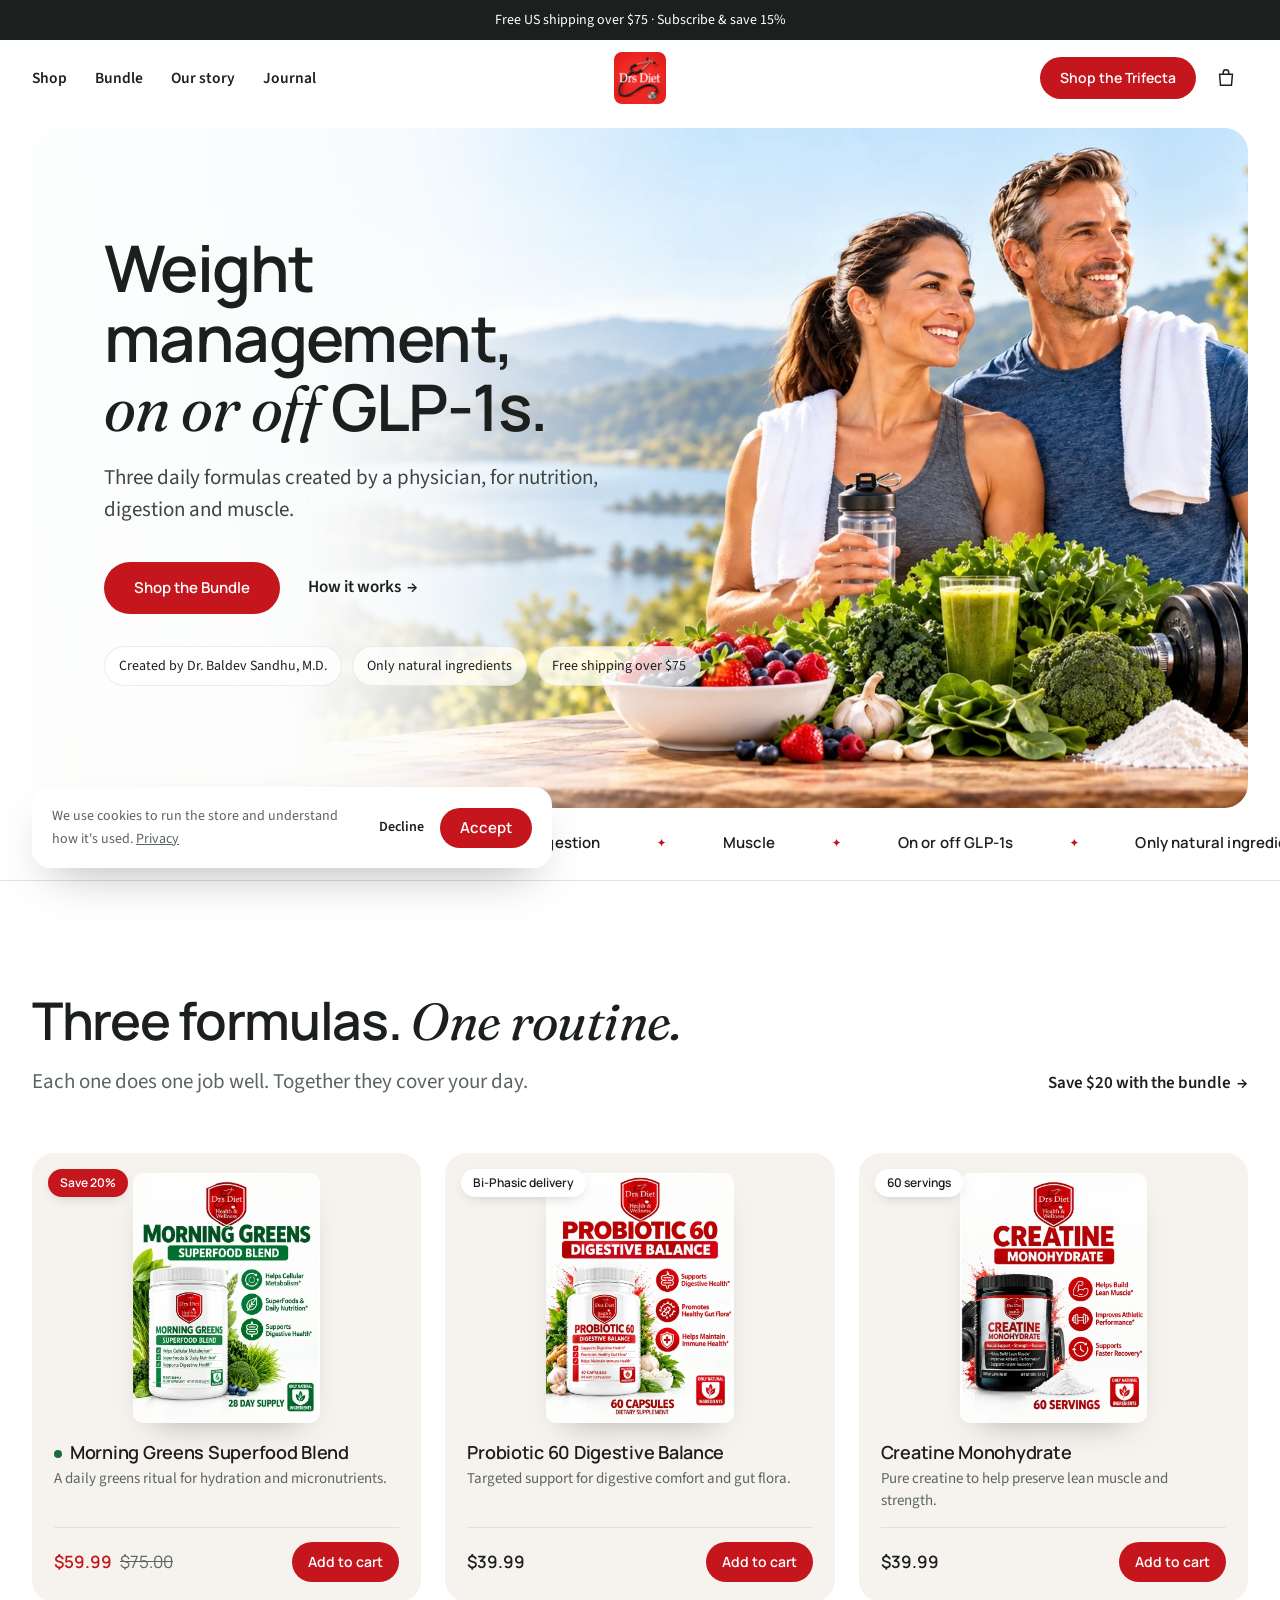
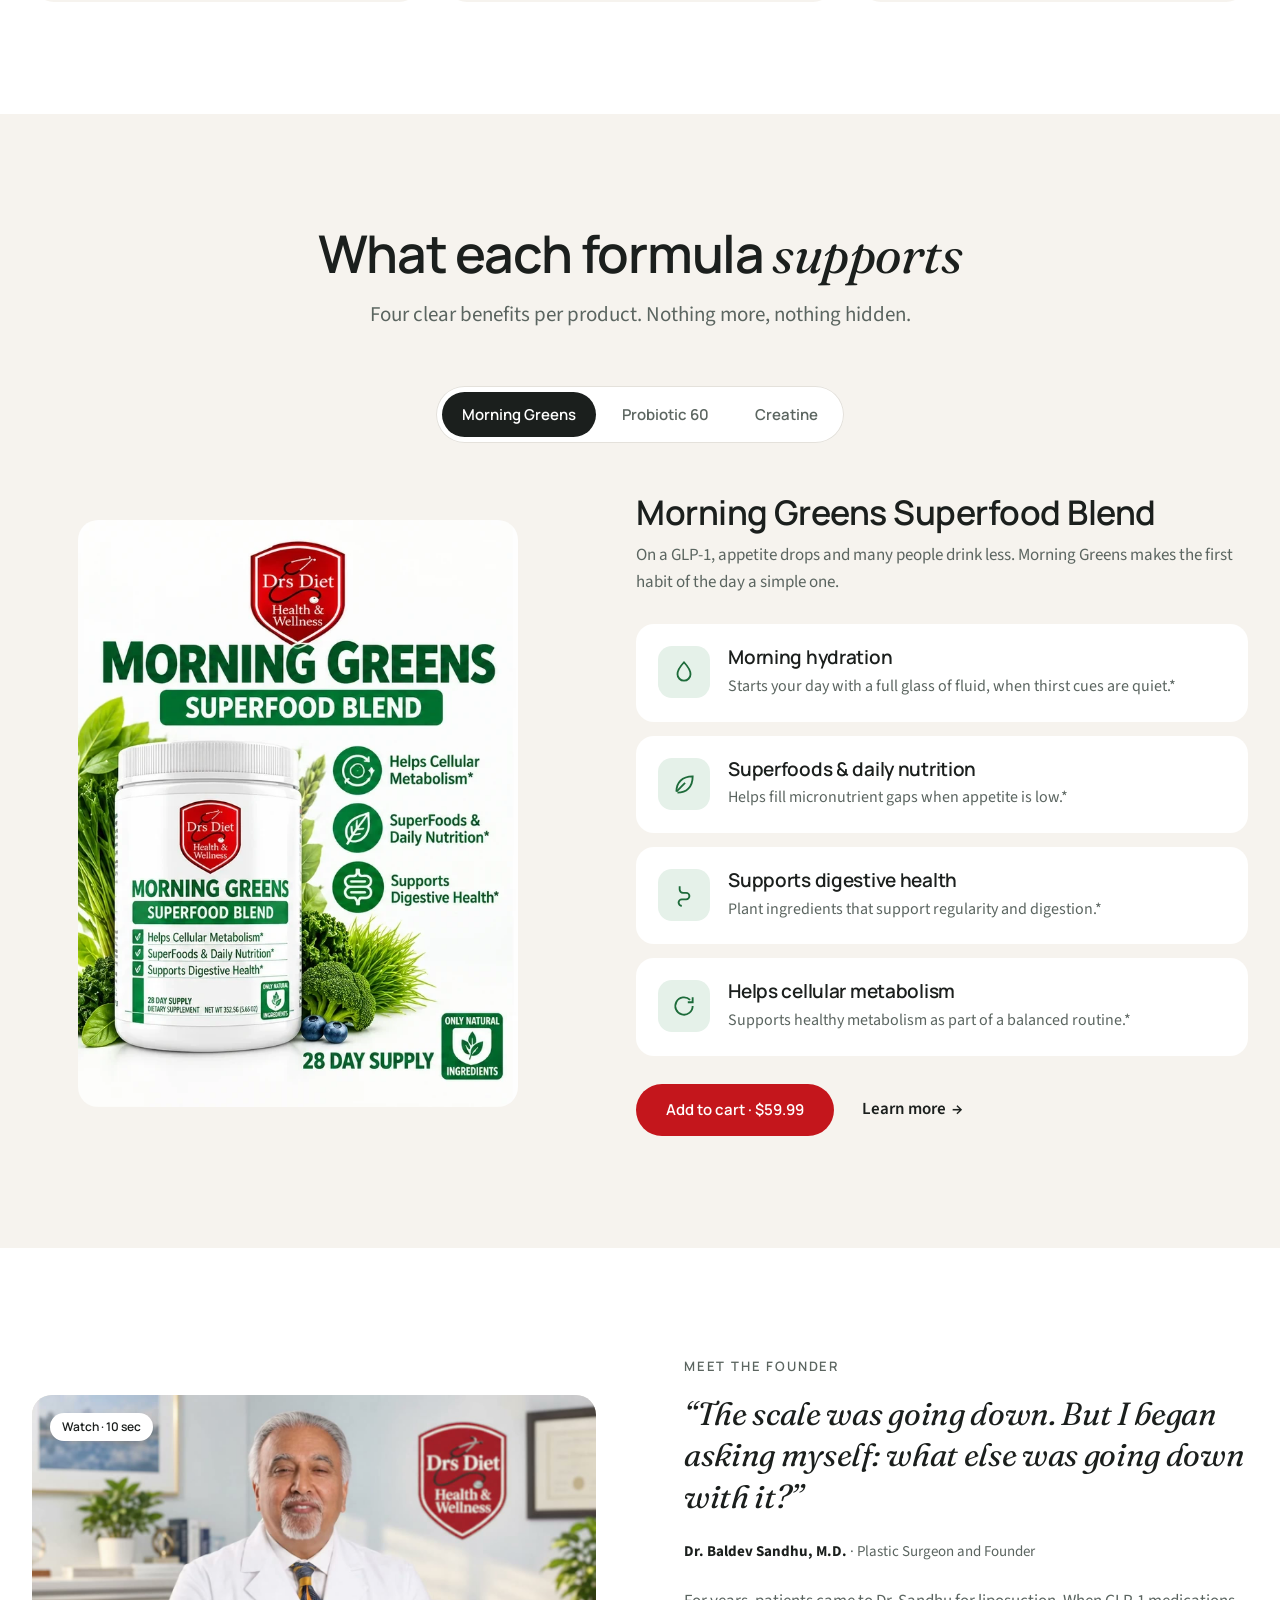
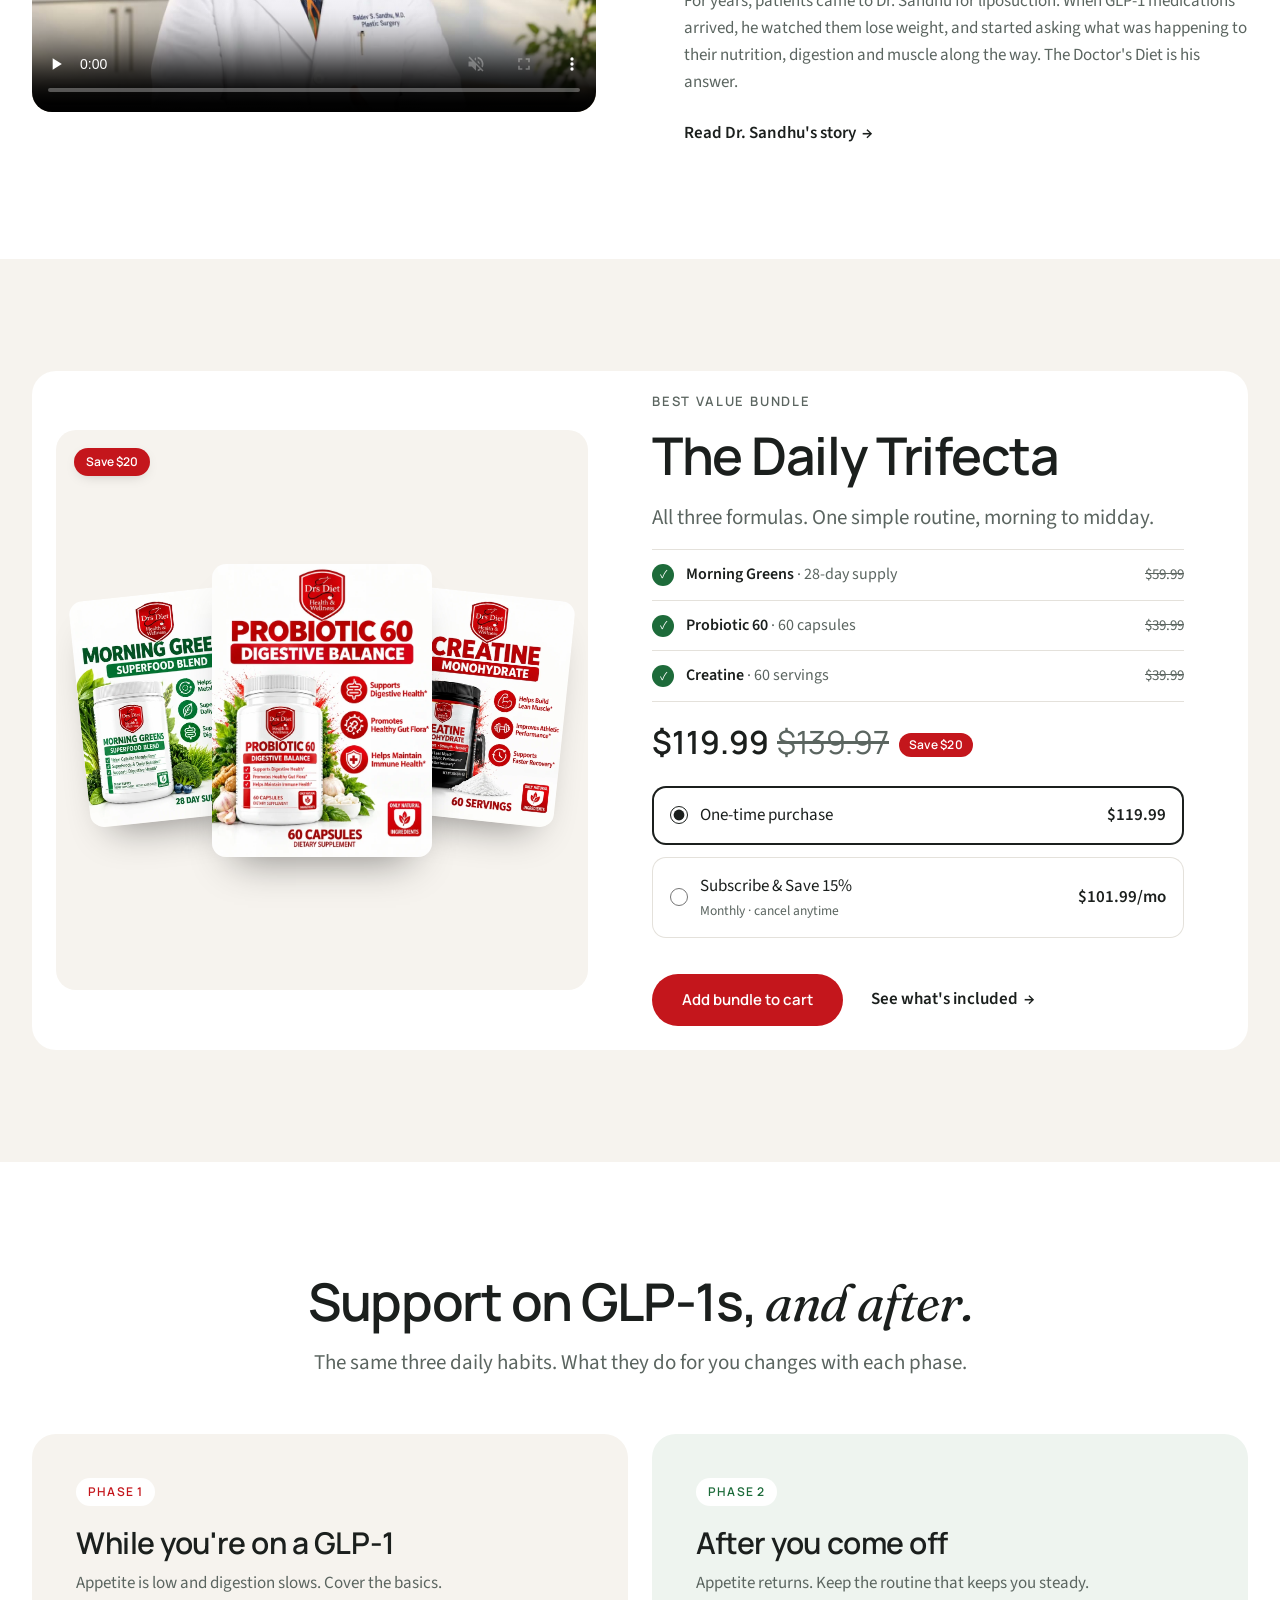
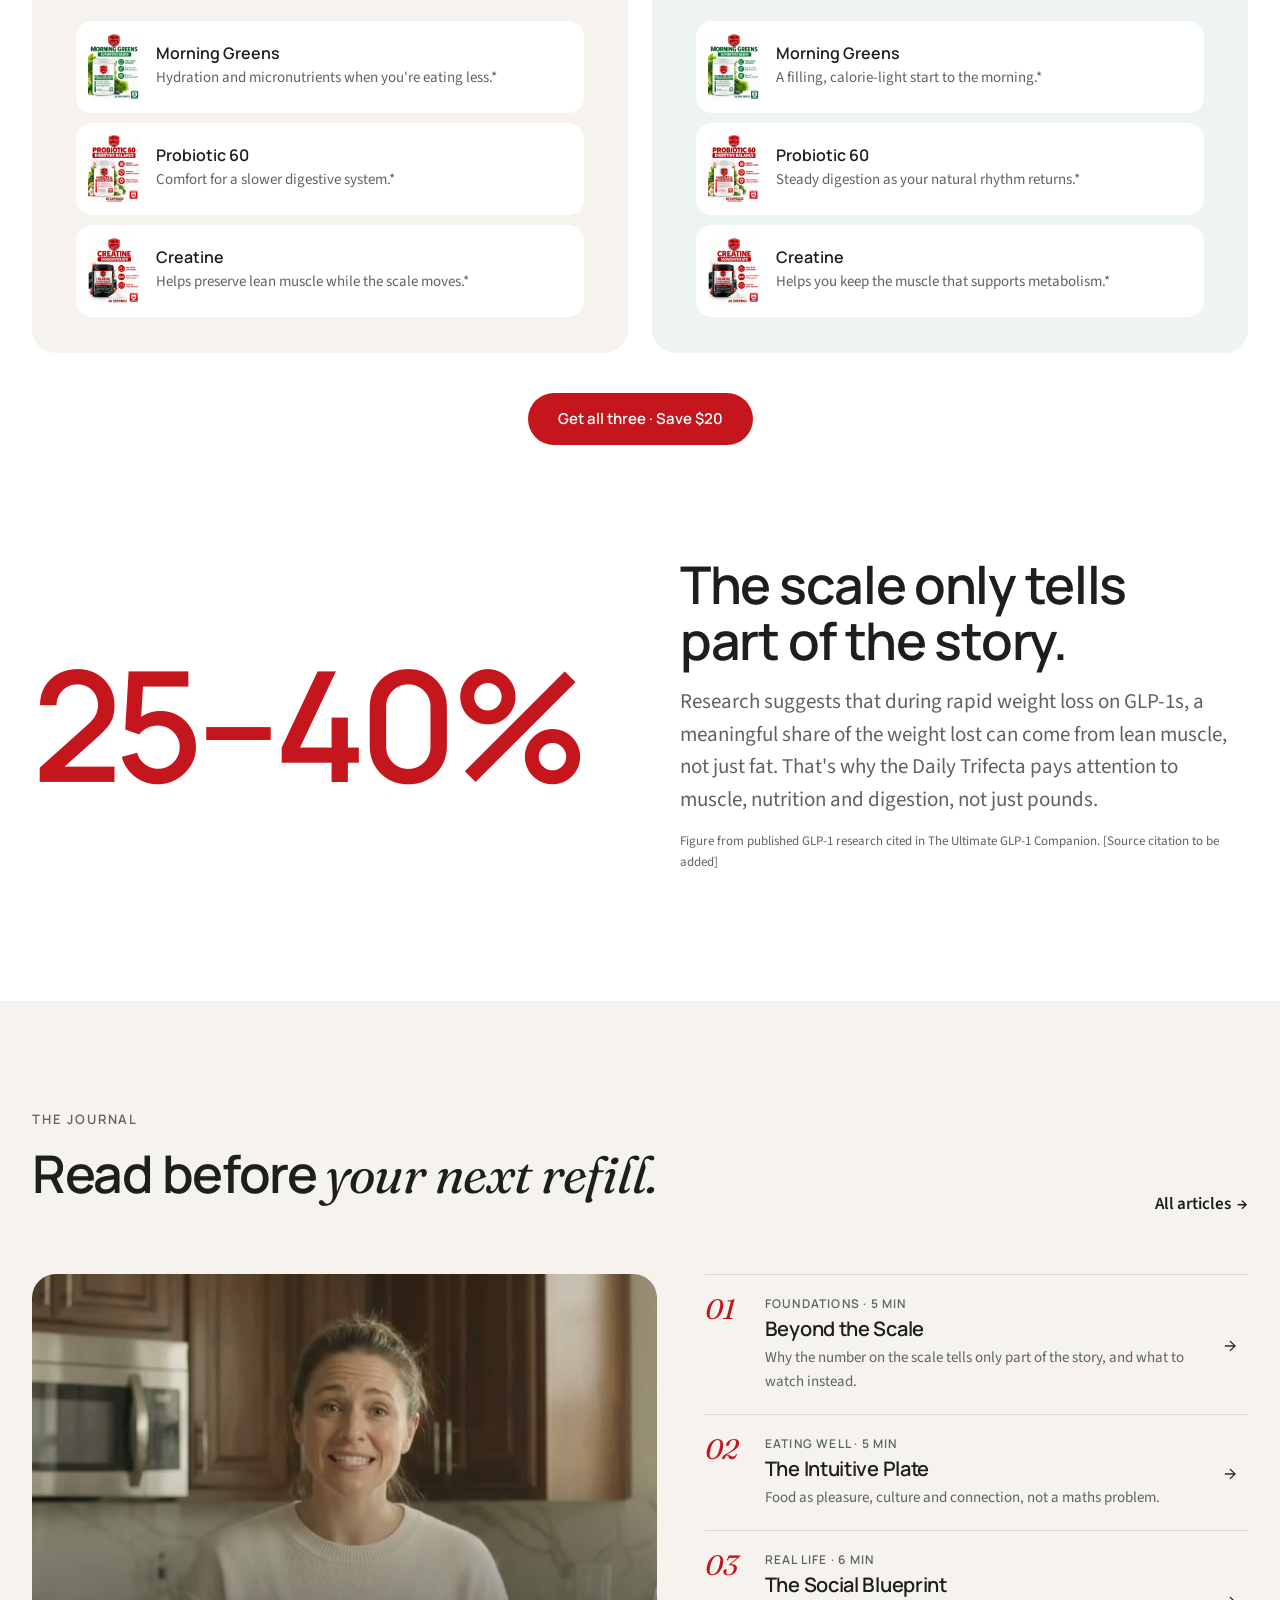
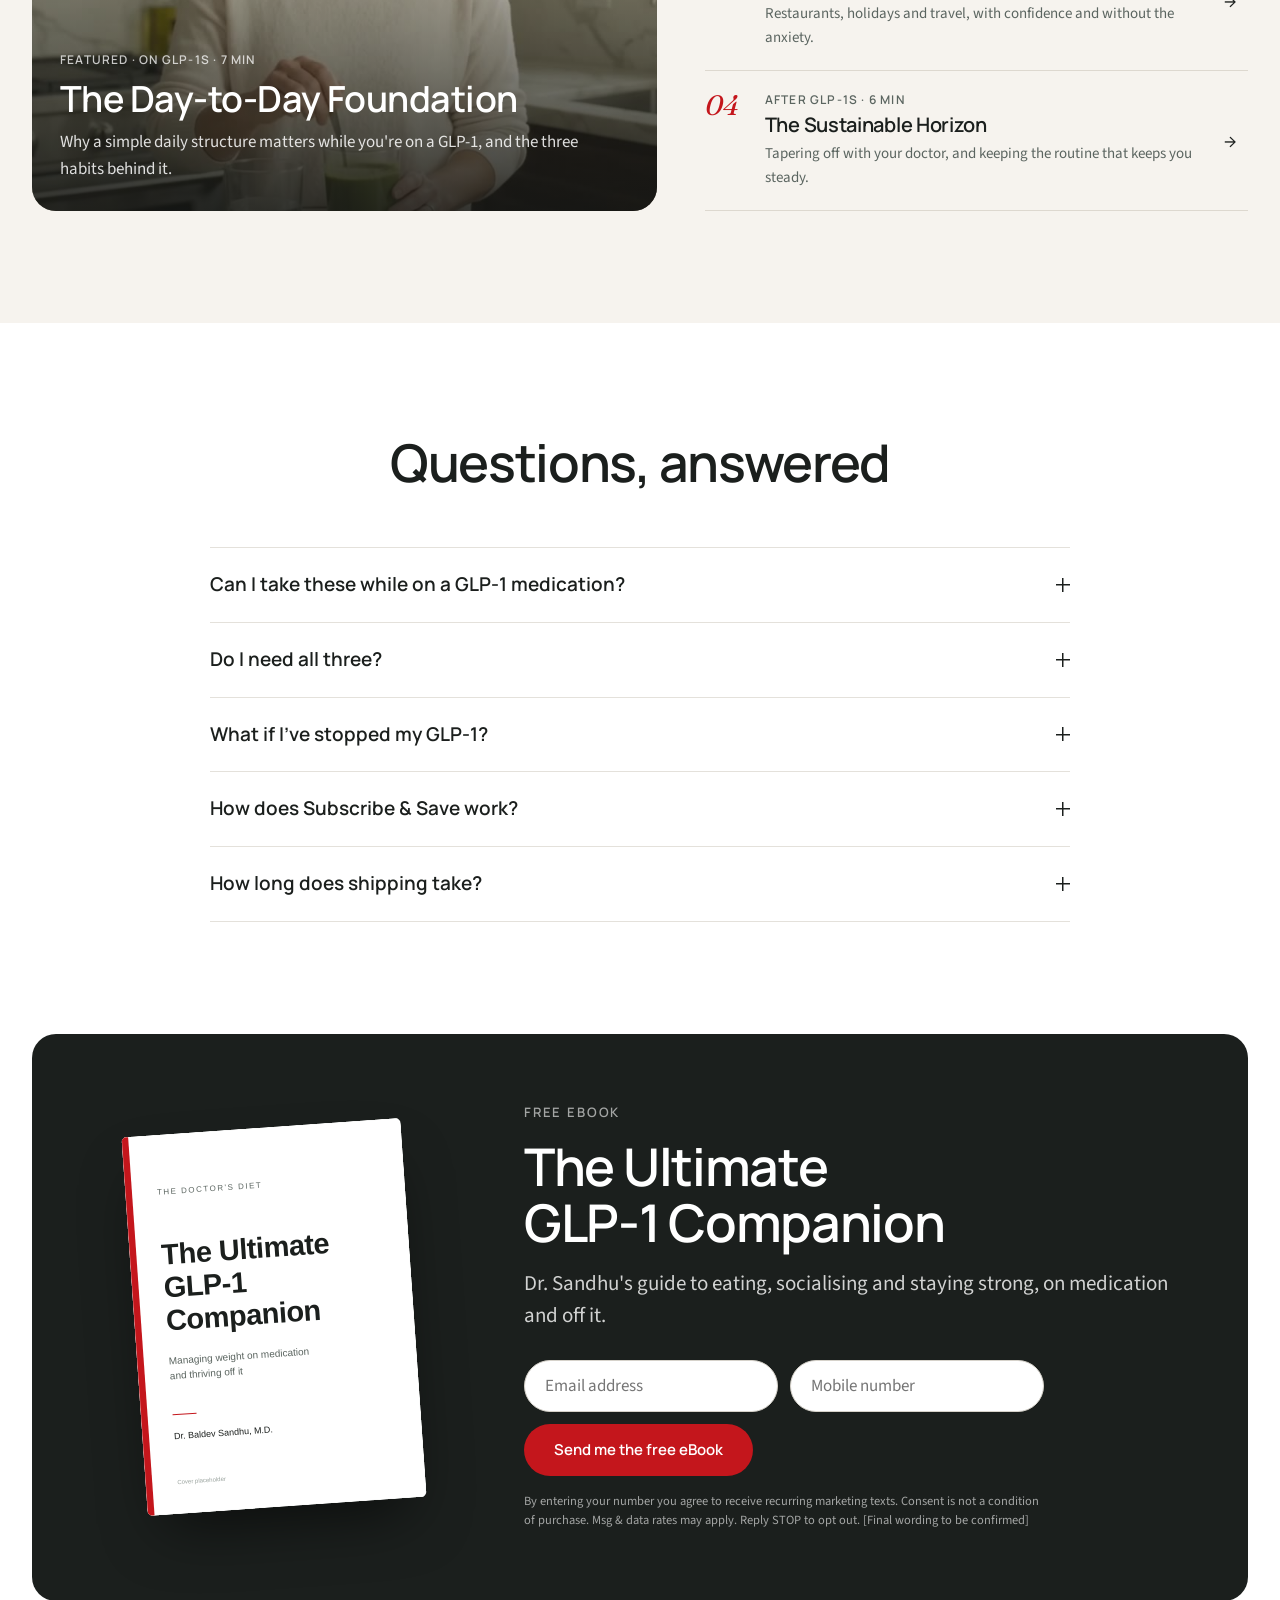
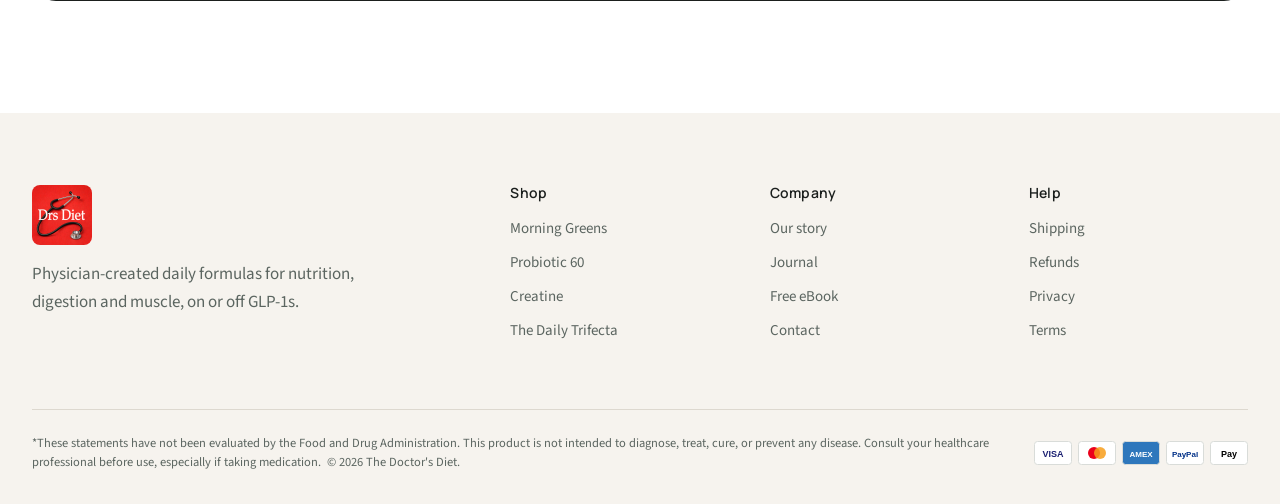
==== commit 837b9bea: "Revert "Polish storefront hover and About video" This reverts commit 9203152a2d43918da1bfa2e0dab961b" ====
--- a/index.html
+++ b/index.html
@@ -1,69 +1,244 @@
-<!doctype html><html lang="en"><head><meta charset="utf-8"><meta name="viewport" content="width=device-width,initial-scale=1"><title>The Doctor's Diet | Daily essentials</title><meta name="description" content="Physician-formulated daily essentials for nutrition, digestion and muscle support. Explore the free GLP-1 Companion guide."><link rel="icon" href="[data-uri]"><link rel="preconnect" href="https://fonts.googleapis.com"><link href="https://fonts.googleapis.com/css2?family=Manrope:wght@400;500;600;700&family=Source+Sans+3:wght@400;500;600&display=swap" rel="stylesheet"><style>:root{--red:#c4161c;--ink:#1b1f1d;--muted:#5b6560;--soft:#f7f7f5;--line:#e2e4df}*{box-sizing:border-box}html{scroll-behavior:smooth;scroll-padding-top:108px}body{margin:0;background:white;color:var(--ink);font:17px/1.55 'Source Sans 3',Arial,sans-serif}h1,h2,h3,p,figure{margin:0}h1,h2,h3{font-family:Manrope,Arial,sans-serif;font-weight:600;letter-spacing:-.045em;line-height:1.12;text-wrap:balance}h1{font-size:56px}h2{font-size:42px}h3{font-size:22px}p{color:var(--muted);margin:20px 0;max-width:62ch}a{color:inherit;text-decoration:none}a{transition:color .28s ease,text-decoration-color .28s ease}a:hover{text-decoration:underline;text-underline-offset:5px}button,input,textarea{font:inherit}button,a,input{ -webkit-tap-highlight-color:transparent}button{cursor:pointer}button:active{transform:translateY(1px)}:focus-visible{outline:2px solid var(--ink);outline-offset:5px}img,video,svg{max-width:100%;display:block}button{transition:background .32s cubic-bezier(.2,.7,.2,1),color .32s cubic-bezier(.2,.7,.2,1),box-shadow .32s cubic-bezier(.2,.7,.2,1)}input,textarea{border:1px solid #c9cec8;border-radius:6px;padding:13px 15px;width:100%;min-width:0;background:white}input[type=radio],input[type=checkbox]{width:16px;height:16px;flex:none;accent-color:var(--ink)}[hidden]{display:none!important}.wrap{width:calc(100% - 96px);max-width:1200px;margin:auto}.section{padding:96px 0}.two-col{display:grid;grid-template-columns:1fr 1fr;gap:80px;align-items:center}.button{display:inline-flex;align-items:center;justify-content:center;min-height:48px;border:0;border-radius:8px;background:var(--red);color:white;padding:12px 23px;font-size:15px;font-weight:600;line-height:24px;white-space:nowrap}.button:hover{background:#a71217;text-decoration:none}.plain,.text-button{border:0;background:none;padding:8px 0;color:var(--ink)}.text-button{text-decoration:underline;text-underline-offset:5px;font-size:14px}.text-link{font-size:16px;display:inline-block;padding:8px 0}.actions{display:flex;gap:26px;align-items:center;flex-wrap:wrap;margin-top:28px}.small,small{font-size:13px;color:var(--muted)}.sr-only{position:absolute;width:1px;height:1px;overflow:hidden;clip:rect(0,0,0,0)}.skip{position:absolute;top:-100px;z-index:90;background:white;padding:16px}.skip:focus{top:0}.announcement{text-align:center;border-bottom:1px solid var(--line);font-size:12px;padding:7px 16px;color:var(--muted);letter-spacing:.02em}.header{position:sticky;top:0;z-index:20;background:#fffffff5;border-bottom:1px solid var(--line)}.header-row{height:88px;display:flex;justify-content:space-between;align-items:center;gap:30px}.brand{display:flex;align-items:center;gap:13px;font-family:Manrope,sans-serif;font-weight:600;font-size:17px;letter-spacing:-.03em}.brand:hover{text-decoration:none}.brand img{width:51px;height:57px;object-fit:contain}.brand small{display:block;font:11px 'Source Sans 3',sans-serif;letter-spacing:.12em;margin-top:3px;text-transform:uppercase}.header nav{display:flex;gap:31px;font-size:15px}.header-actions{display:flex;gap:24px;font-size:14px;align-items:center}#cart-count{font-size:12px;margin-left:4px}a[aria-current=page]{text-decoration:underline;text-underline-offset:7px}.menu-button,.ad-header-link{display:none}.asset-defs{position:absolute;pointer-events:none}.hero-grid{display:grid;grid-template-columns:1fr 1fr;gap:40px;align-items:center;padding:60px 0;min-height:460px;max-height:560px}.hero p{font-size:18px;max-width:440px}.hero-visual{display:grid;place-items:center}.hero-visual .trio{max-width:500px;margin-inline:auto}.trio{display:flex;align-items:center;justify-content:center;gap:0;width:100%;padding:30px 0}.pack{width:33.33%;height:auto;overflow:hidden;mix-blend-mode:multiply}.trio .pack:nth-child(2){transform:translateY(22px)}.trust{text-align:center;font-size:12px;color:#727974;padding:19px 0;border-bottom:1px solid var(--line)}.products{display:grid;grid-template-columns:repeat(3,minmax(0,1fr));gap:32px;margin-top:44px}.product-image{height:325px;background:var(--soft);display:flex;align-items:center;justify-content:center;margin-bottom:25px;overflow:hidden;transition:background .32s ease}.product-image .pack{width:60%;max-height:285px}.product:hover .product-image{background:#f1f1ee}.product h3{font-size:20px;letter-spacing:-.035em;max-width:280px}.product p{font-size:16px;margin:9px 0 18px}.product-bottom{display:flex;justify-content:space-between;align-items:center;gap:10px}.product-bottom>span{font-size:17px;color:var(--red)}s{color:#8a918c;font-weight:400;font-size:15px;margin-left:7px}.bundle{background:var(--soft)}.bundle-visual .trio{padding:35px 0}.offer p{margin:14px 0 20px}.price{display:flex;align-items:center;gap:12px;margin:25px 0;flex-wrap:wrap;color:var(--red)}.price strong{font:600 35px Manrope,sans-serif;letter-spacing:-.045em}.price>span{font-size:12px}.plans{margin:20px 0 0;padding:0;border:0;border-top:1px solid #d6d9d3;border-bottom:1px solid #d6d9d3}.plans label{display:flex;align-items:center;gap:11px;padding:15px 0;font-size:14px}.plans label+label{border-top:1px solid #e3e5df}.plans label span{margin-left:auto;font-size:13px;white-space:nowrap}.bonus{font-size:14px}.ticks{list-style:none;padding:0;font-size:14px;color:var(--muted);display:grid;gap:7px;margin:24px 0}.ticks li:before{content:'âœ“';margin-right:10px}.stages{display:grid;grid-template-columns:1fr 1fr;margin-top:44px}.stages>div{padding-right:55px}.stages>div+div{border-left:1px solid var(--line);padding:0 0 0 55px}.stages h3{font-size:24px;margin-bottom:24px}.stages p{margin:10px 0}.video-wrap{aspect-ratio:1.15;overflow:hidden;background:var(--soft)}.about-video .video-wrap{height:clamp(360px,48vw,620px);aspect-ratio:auto}.about-video .video-wrap video{object-fit:cover}.video-wrap video{width:100%;height:100%;object-fit:cover;object-position:50% 19%}.founder .text-link{margin-top:8px}.narrow{max-width:680px}.email-home{text-align:center;border-top:1px solid var(--line)}.email-home p{margin:17px auto}.book{position:relative;background:#eeede6;color:var(--ink);width:244px;height:326px;padding:23px 27px 22px 34px;border-left:7px solid #d2d2c8;text-align:left;flex:none;display:flex;flex-direction:column;overflow:hidden}.book img{width:42px;height:44px;object-fit:contain}.book-rule{height:1px;width:100%;background:#b9bcb3;margin:18px 0}.book strong{font:600 30px/1.07 Manrope,sans-serif;letter-spacing:-.05em}.book p{font:12px/1.45 'Source Sans 3';margin:13px 0}.book-author{font-size:9px;letter-spacing:.1em;margin-top:auto}.email-home .book{zoom:.65;margin:0 auto 40px}.signup{text-align:left;margin:28px 0 16px}.signup>label{display:block;font-size:14px;margin-bottom:8px}.form-row{display:flex;gap:9px}.form-row input{flex:1}.signup .consent{font-size:12px;display:flex;align-items:flex-start;gap:9px;margin:15px 0 10px;color:var(--muted)}.consent input{margin:3px 0}.signup small{font-size:11px;color:#858d87}.form-status{font-size:14px;margin:12px 0!important;color:var(--ink)}.footer{padding:64px 0 24px;border-top:1px solid var(--line)}.footer-grid{display:grid;grid-template-columns:1.8fr 1fr 1fr 1fr;gap:40px}.footer-grid h3{font-size:13px;letter-spacing:0;margin:12px 0 16px}.footer-grid>div>a{display:block;font-size:13px;color:var(--muted);margin-bottom:7px}.footer-grid .brand{align-self:start;font-size:15px}.footer-bottom{border-top:1px solid var(--line);margin-top:44px;padding-top:15px}.disclaimer{font-size:11px;line-height:1.6;color:#7b837d;max-width:none;margin:12px 0}.footer-last{display:flex;justify-content:space-between;gap:20px;font-size:11px;color:var(--muted);margin-top:16px}.payments{font:600 10px Manrope}.portrait img{width:100%;height:510px;object-fit:cover;object-position:50% 22%;background:var(--soft)}.portrait figcaption{font-size:12px;color:var(--muted);padding-top:15px}.about-intro .intro{font-size:20px;max-width:400px}.about-intro .text-link{margin-top:18px}.story-section{border-top:1px solid var(--line)}.story-layout{display:grid;grid-template-columns:1fr 1.25fr;gap:100px;align-items:start}.story-aside{position:sticky;top:130px}.story-aside>span{font-size:13px;color:var(--muted);display:block;margin-bottom:25px}.story-aside h2{font-size:36px}.story p:first-child{margin-top:0}.story p{margin-bottom:24px}.story h3{margin:45px 0 20px;font-size:25px}.story blockquote{margin:35px 0;padding:24px 0;border-top:1px solid var(--line);border-bottom:1px solid var(--line);font:500 28px/1.35 Manrope;letter-spacing:-.035em}.signature{font:500 italic 25px Georgia,serif;margin:40px 0 10px}.about-close{background:var(--soft)}.guide-note{font-size:13px!important;margin:0 0 24px!important}.ad-hero{padding-top:78px}.ad-hero .two-col{grid-template-columns:1.15fr .85fr;gap:95px}.ad-hero h1{font-size:54px}.ad-copy .intro{font:600 20px Manrope;margin:25px 0 12px}.ad-copy>p{font-size:17px}.book-scene{min-height:480px;background:var(--soft);display:flex;flex-direction:column;align-items:center;justify-content:center;gap:35px}.book-scene .book{transform:rotate(-5deg);width:265px;height:355px}.book-scene>span{font-size:12px;color:var(--muted)}.chapter-heading{display:flex;justify-content:space-between;gap:50px;align-items:center}.chapter-heading p{max-width:280px;font-size:16px}.chapters{display:grid;grid-template-columns:repeat(4,1fr);gap:32px;margin-top:40px}.chapters article{border-top:1px solid var(--line);padding-top:24px}.chapters article>span{color:#8e958f;font-size:13px;display:block;margin-bottom:30px}.chapters h3{font-size:20px}.chapters p{font-size:16px;margin-top:15px}.ad-author{border-top:1px solid var(--line)}.ad-author .portrait{max-width:390px}.ad-author img{height:400px}.ad-mode .announcement,.ad-mode .header nav,.ad-mode .header-actions{display:none}.ad-mode .ad-header-link{display:block;font-size:13px}.ad-mode .footer-grid{display:none}.ad-mode .footer{padding:0 0 22px}.ad-mode .footer-bottom{border:0;margin:0}.product-detail{align-items:start}.detail-image{background:var(--soft);height:560px;display:grid;place-items:center;position:sticky;top:115px}.detail-image .pack{width:65%;max-height:470px}.product-detail h1{font-size:42px}.quantity{display:flex;justify-content:space-between;align-items:center;margin:23px 0}.quantity input{width:85px;padding:10px}.product-detail .button{width:100%}.accordions{margin:30px 0}.accordions details{border-top:1px solid var(--line);padding:17px 0}.accordions details:last-child{border-bottom:1px solid var(--line)}summary{cursor:pointer;font-weight:600}.accordions p,.accordions li{font-size:15px;color:var(--muted)}.contact-form{display:grid;gap:18px;margin-top:35px}.contact-form label{font-size:14px}.contact-form input,.contact-form textarea{display:block;margin-top:6px}dialog{border:1px solid var(--line);padding:30px;width:min(600px,calc(100% - 32px));max-height:90dvh;color:var(--ink)}dialog::backdrop{background:#1b1f1d55}.dialog-header{display:flex;justify-content:space-between;align-items:center;gap:20px;margin-bottom:22px}.dialog-header h2{font-size:26px}.cart-dialog{height:100dvh;max-height:100dvh;width:min(460px,100%);margin:0 0 0 auto;border:0;overflow-y:auto}progress{display:block;width:100%;height:4px;accent-color:var(--ink);margin-bottom:25px}.cart-item{padding:20px 0;border-bottom:1px solid var(--line)}.cart-item h3{font-size:17px;letter-spacing:-.02em}.cart-row{display:flex;justify-content:space-between;align-items:center;margin-top:10px;font-size:14px}.cart-item button{background:white;border:1px solid var(--line);padding:4px 12px}.cart-item .remove{border:0;text-decoration:underline;font-size:12px}.cart-total{display:flex;justify-content:space-between;margin:26px 0}.cart-dialog>.button{width:100%}#search-results a{display:block;padding:20px 0;border-bottom:1px solid var(--line)}#search-dialog label{font-size:14px;display:block;margin-bottom:8px}
-@media(max-width:1000px){.wrap{width:calc(100% - 56px)}.header-row{gap:20px}.header nav{gap:22px}.brand{font-size:15px}.header-actions{gap:15px}.two-col{gap:40px}.hero-grid{gap:20px}h1{font-size:46px}h2{font-size:36px}.product-image{height:270px}.product h3{font-size:18px}.story-layout{gap:50px}.ad-hero .two-col{gap:35px}.ad-hero h1{font-size:44px}.chapters{grid-template-columns:1fr 1fr}.form-row{flex-wrap:wrap}.form-row .button{flex:1}.footer-grid{gap:24px;grid-template-columns:1.5fr 1fr 1fr 1fr}.footer-grid .brand span{max-width:110px}}
-@media(max-width:700px){.wrap{width:calc(100% - 36px)}.section{padding:64px 0}h1,h2{font-size:33px;letter-spacing:-.045em}h3{font-size:22px}.header-row{height:72px;gap:10px}.brand{gap:8px;font-size:13px}.brand img{width:35px;height:43px}.brand small{font-size:8px;letter-spacing:.08em}.header-actions{gap:13px;font-size:12px}.menu-button{display:block}#search-open{font-size:0;width:17px;height:17px;border:1.6px solid var(--ink);border-radius:50%;position:relative;padding:0}#search-open:after{content:'';position:absolute;right:-4px;bottom:-3px;width:7px;height:1.6px;background:var(--ink);transform:rotate(45deg)}.header nav{display:none;position:absolute;top:72px;left:0;right:0;padding:22px;background:white;border-bottom:1px solid var(--line);gap:20px}.header nav.open{display:flex}.hero-grid{grid-template-columns:1fr;min-height:0;max-height:none;padding:26px 0 8px;gap:8px}.hero h1{font-size:34px}.hero p{font-size:16px;margin:15px 0}.hero .actions{gap:18px;margin-top:22px}.hero .button{padding:11px 17px;font-size:14px}.hero .text-link{font-size:14px}.hero-visual{height:198px}.hero-visual .trio{padding:0;width:min(310px,100%)}.hero .trio .pack{height:160px}.trust{font-size:10px;padding:12px 0;line-height:1.6}.two-col,.story-layout,.ad-hero .two-col{grid-template-columns:1fr;gap:35px}.products{grid-template-columns:1fr;gap:42px;margin-top:32px}.product-image{height:300px;margin-bottom:20px}.product-image .pack{width:45%;height:255px}.product h3{font-size:21px;max-width:none}.product p{margin:10px 0}.product-bottom{font-size:16px}.bundle .two-col{gap:30px}.bundle-visual .trio{padding:0;max-width:390px;margin:auto}.price strong{font-size:32px}.plans label{font-size:13px;gap:8px}.plans label span{font-size:12px}.stages{grid-template-columns:1fr;margin-top:32px;gap:25px}.stages>div{padding:0}.stages>div+div{padding:25px 0 0;border-left:0;border-top:1px solid var(--line)}.stages h3{font-size:21px;margin-bottom:15px}.stages p{font-size:16px}.founder .two-col{gap:29px}.video-wrap{aspect-ratio:1.15}.about-video .video-wrap{height:360px;aspect-ratio:auto}.email-home h2{font-size:31px}.email-home .book{margin-bottom:38px}.form-row{flex-direction:column}.form-row input{min-height:48px}.form-row .button{width:100%}.signup .consent{font-size:12px}.footer{padding-top:40px}.footer-grid{grid-template-columns:repeat(3,1fr);gap:25px 16px}.footer-grid>.brand{grid-column:1/-1}.footer-grid .brand span{max-width:none}.footer-grid a{font-size:12px!important}.footer-bottom{margin-top:26px}.footer-last{flex-direction:column;gap:10px}.about-intro .two-col{gap:35px}.about-intro .intro{font-size:18px}.portrait img{height:410px}.story-aside{position:static}.story-aside h2{font-size:31px}.story-aside h2 br{display:none}.story p{font-size:17px}.story blockquote{font-size:24px}.story h3{font-size:23px}.about-close .trio{order:-1}.ad-hero{padding-top:40px}.ad-hero .two-col{gap:35px}.ad-hero h1{font-size:34px}.ad-copy .intro{font-size:19px}.ad-copy>p{font-size:16px}.guide-note{font-size:12px!important;margin-bottom:19px!important}.book-scene{min-height:340px;gap:22px}.book-scene .book{zoom:.75}.book-scene>span{font-size:11px}.chapter-heading{display:block}.chapter-heading h2{font-size:32px}.chapter-heading p{max-width:none}.chapters{grid-template-columns:1fr;gap:28px;margin-top:28px}.chapters article>span{margin-bottom:15px}.chapters h3{font-size:23px}.ad-author .portrait{max-width:none}.ad-author .portrait img{height:360px}.ad-author h2{font-size:31px}.ad-header-link{font-size:12px!important}.product-detail h1{font-size:32px}.detail-image{height:350px;position:static}.detail-image .pack{height:300px;width:60%}.cart-dialog{padding:24px}.dialog-header h2{font-size:25px}dialog{padding:23px}.announcement{font-size:11px}#search-dialog h2{font-size:23px}}
-@media(prefers-reduced-motion:reduce){html{scroll-behavior:auto}*{transition:none!important}}
-.reset-story .wrap>p{max-width:850px;margin:24px 0 38px}.reset-steps{display:grid;grid-template-columns:1fr auto 1fr auto 1fr;align-items:center;gap:20px;margin:30px 0 22px}.reset-steps>div{display:flex;align-items:baseline;gap:10px}.reset-steps strong{font:600 23px Manrope,sans-serif;letter-spacing:-.04em}.reset-steps span{font-size:15px;color:var(--muted)}.reset-steps>b{font-weight:400;color:#969d98}.reset-story small{display:block}.bundle-subtitle{font-size:14px;letter-spacing:.02em!important;color:var(--muted);margin:0 0 8px!important}.price>span{color:var(--red);font-weight:600}.bundle-faq{margin-top:24px;border-top:1px solid var(--line);padding-top:15px}.bundle-faq summary{cursor:pointer;font-size:14px}.bundle-faq p{font-size:14px;margin:12px 0}.affiliate-note{margin-top:24px!important;font-size:14px}.affiliate-note a{color:var(--ink);text-decoration:underline;text-underline-offset:4px}
-@media(max-width:700px){.reset-steps{grid-template-columns:1fr;gap:9px;margin:25px 0 18px}.reset-steps>div{gap:10px}.reset-steps strong{font-size:21px}.reset-steps>b{display:none}.reset-story .wrap>p{margin:18px 0 26px}.reset-story small{font-size:12px}.bundle-subtitle{margin-bottom:6px!important}}
-</style></head><body><svg width="0" height="0" class="asset-defs" aria-hidden="true"><defs><clipPath id="clip-greens"><rect x="1152" y="76" width="173" height="263"/></clipPath><clipPath id="clip-probiotic"><rect x="867" y="448" width="138" height="243"/></clipPath><clipPath id="clip-creatine"><rect x="1194" y="452" width="139" height="242"/></clipPath><image id="product-source" width="1568" height="784" href="[data-uri]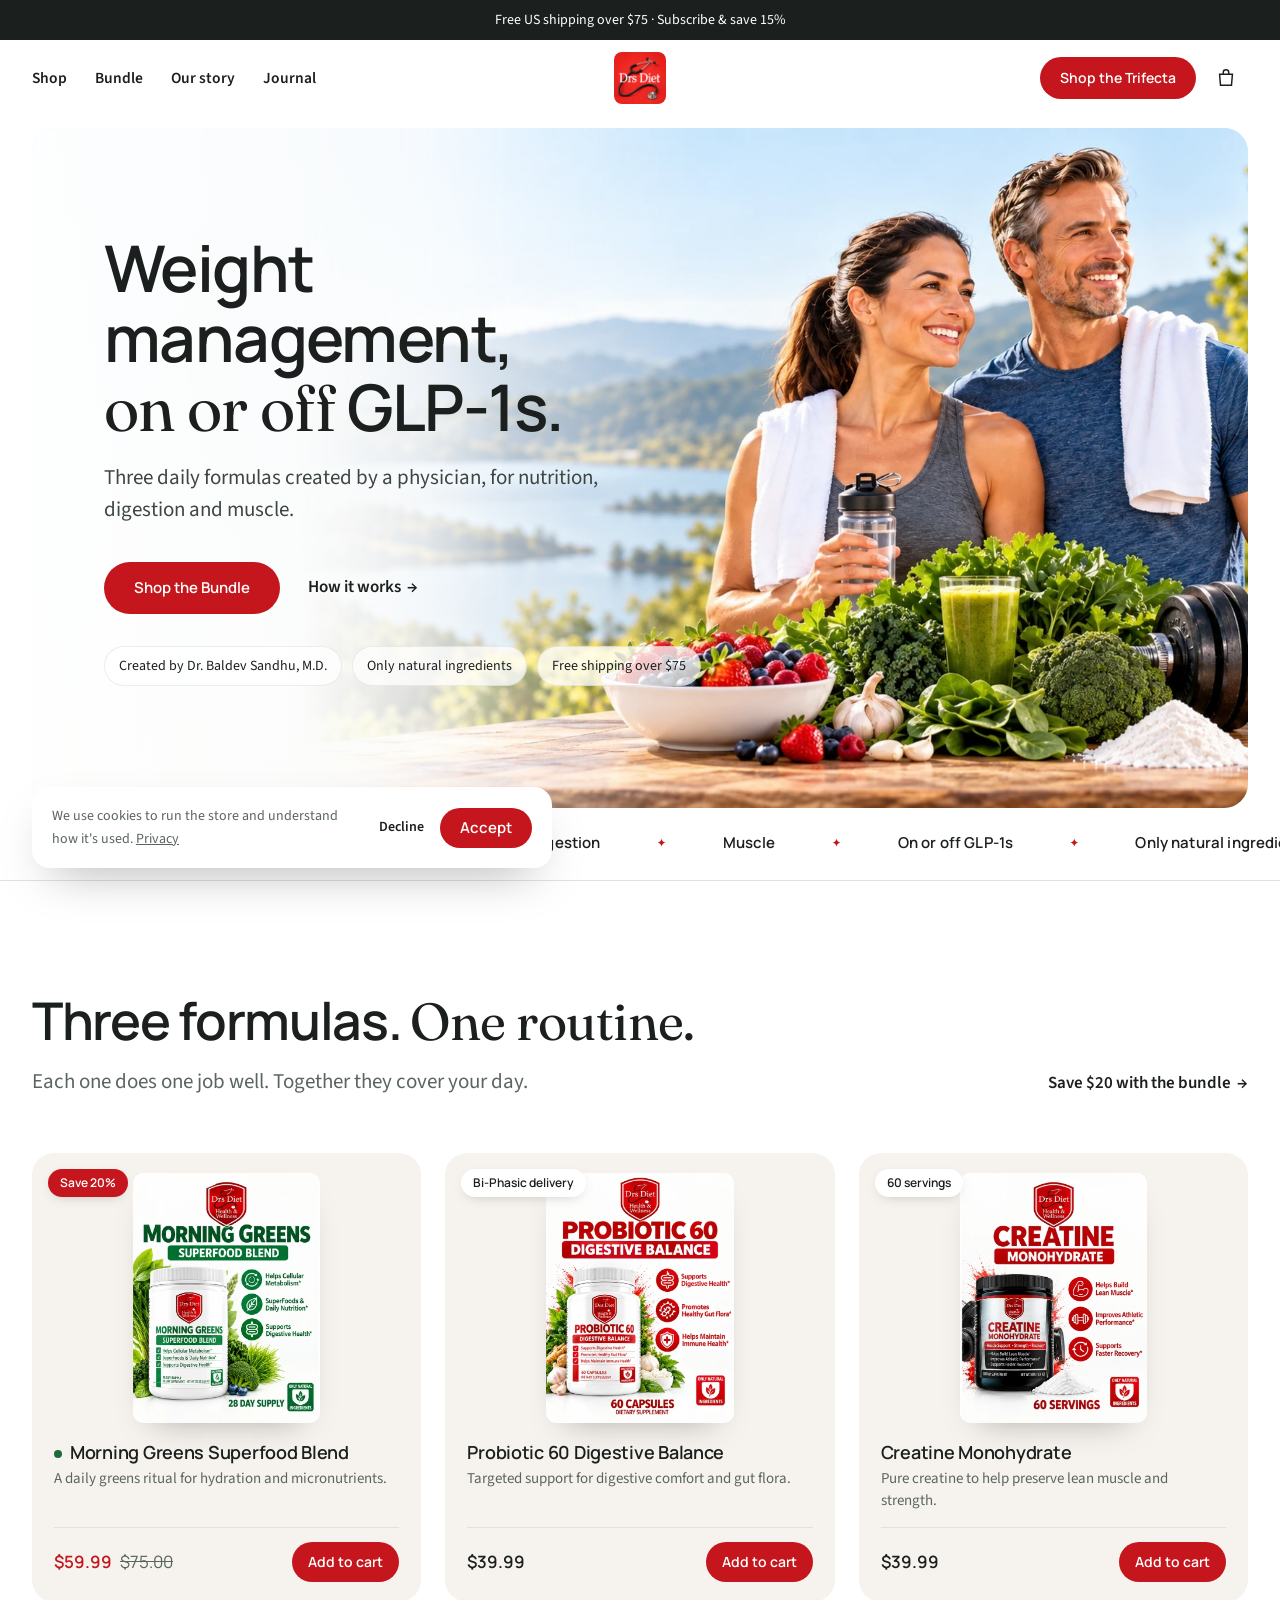
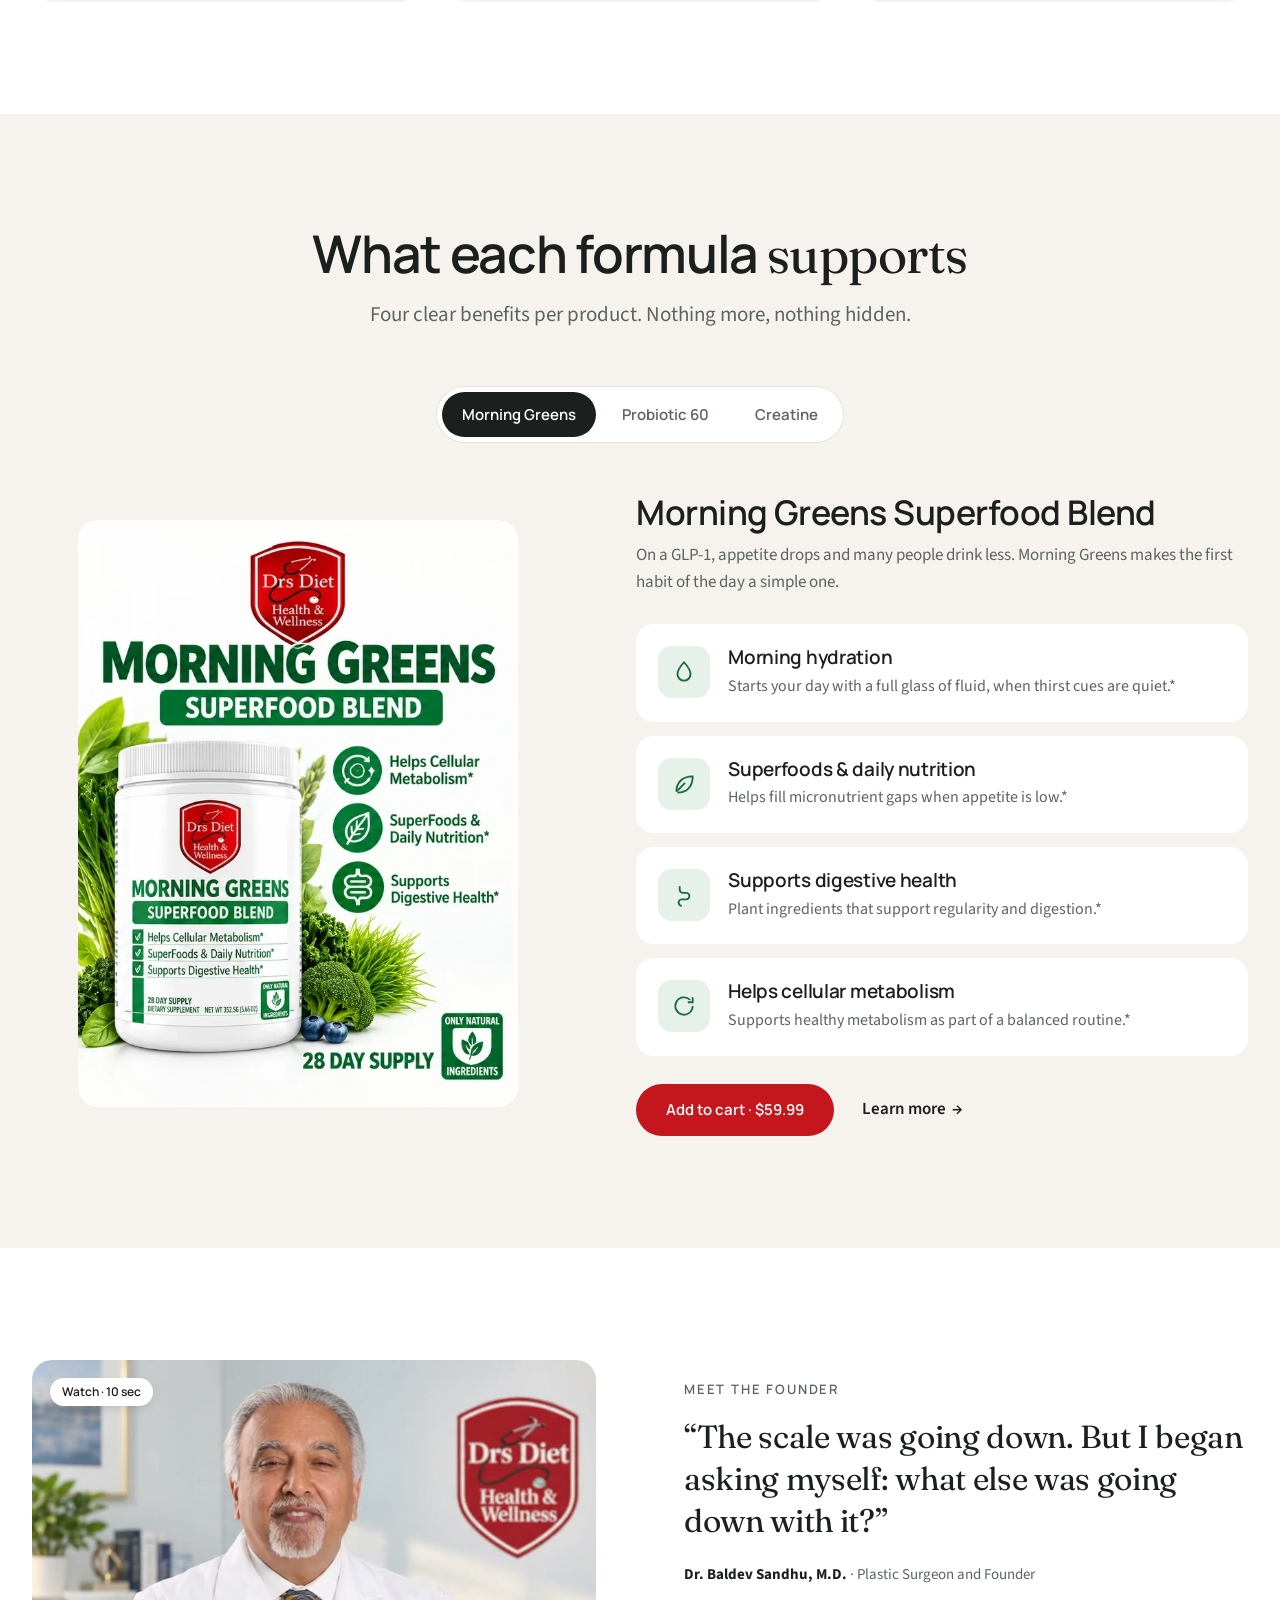
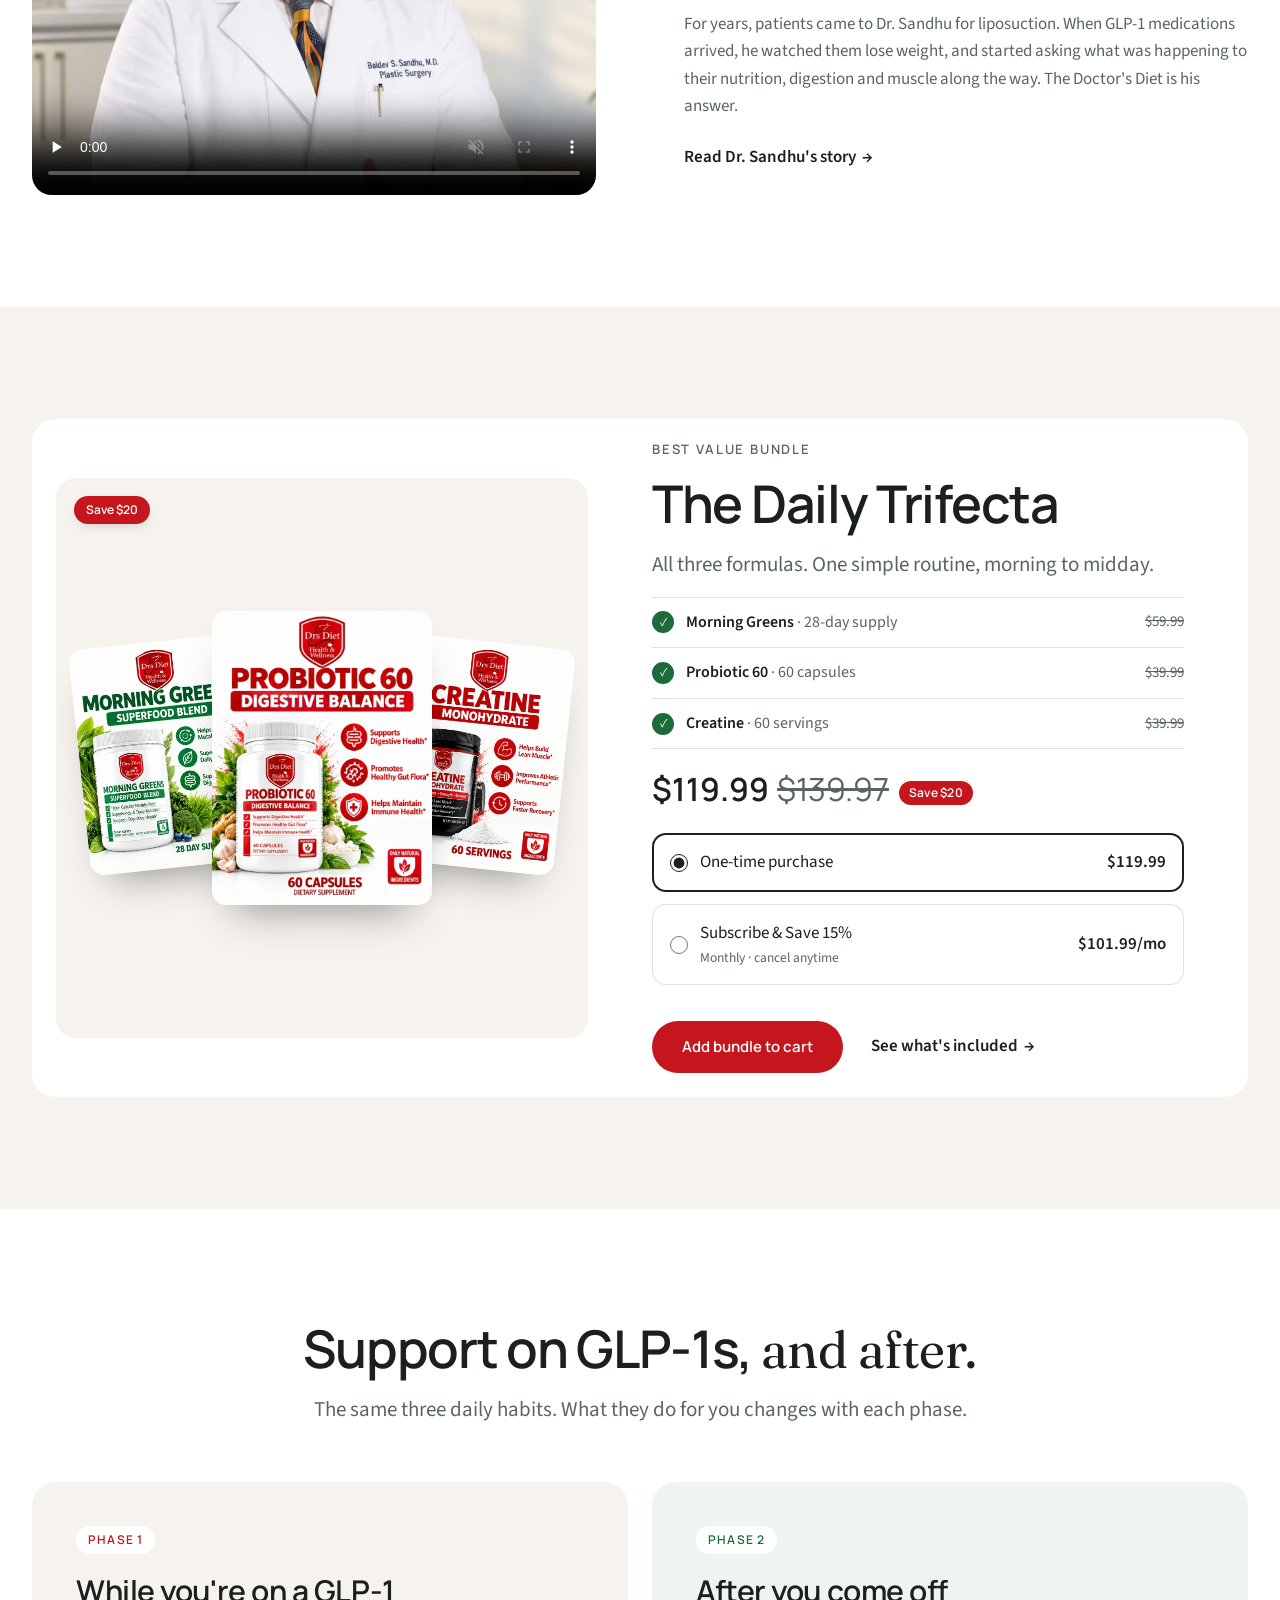
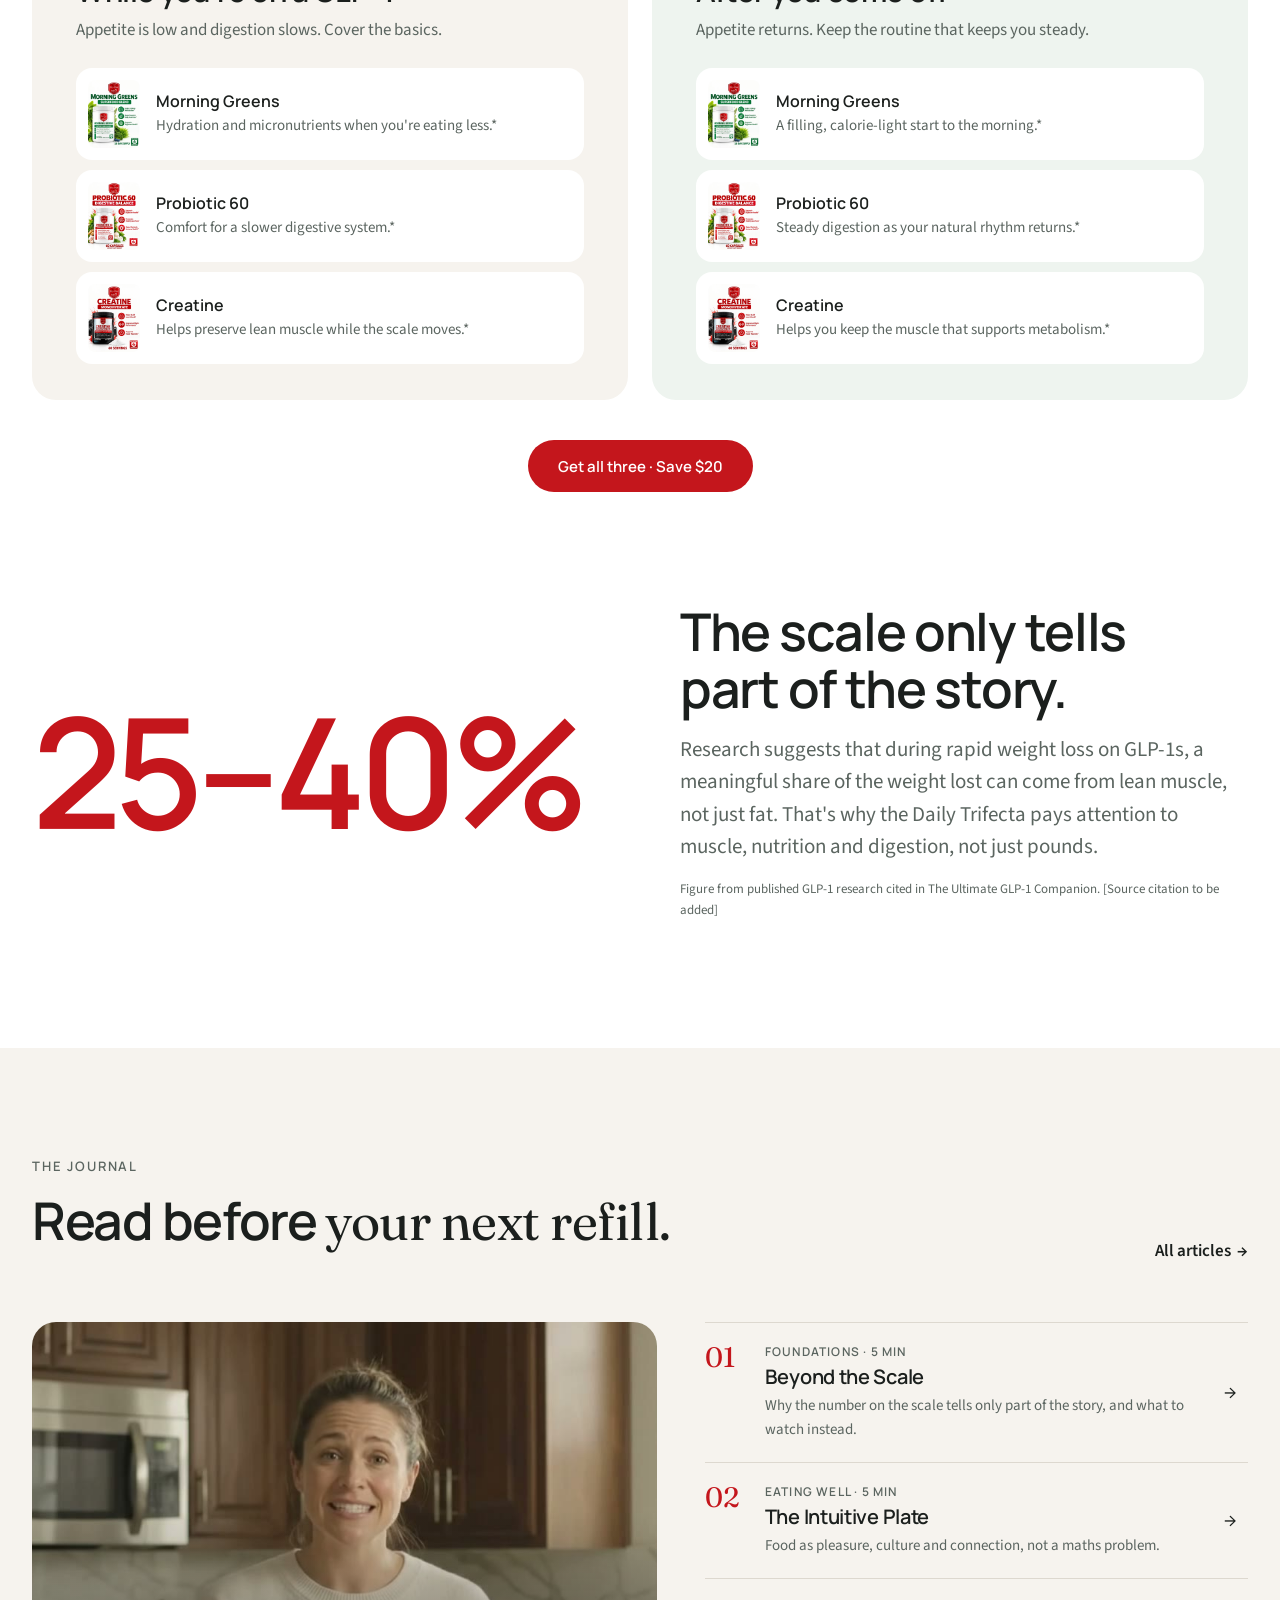
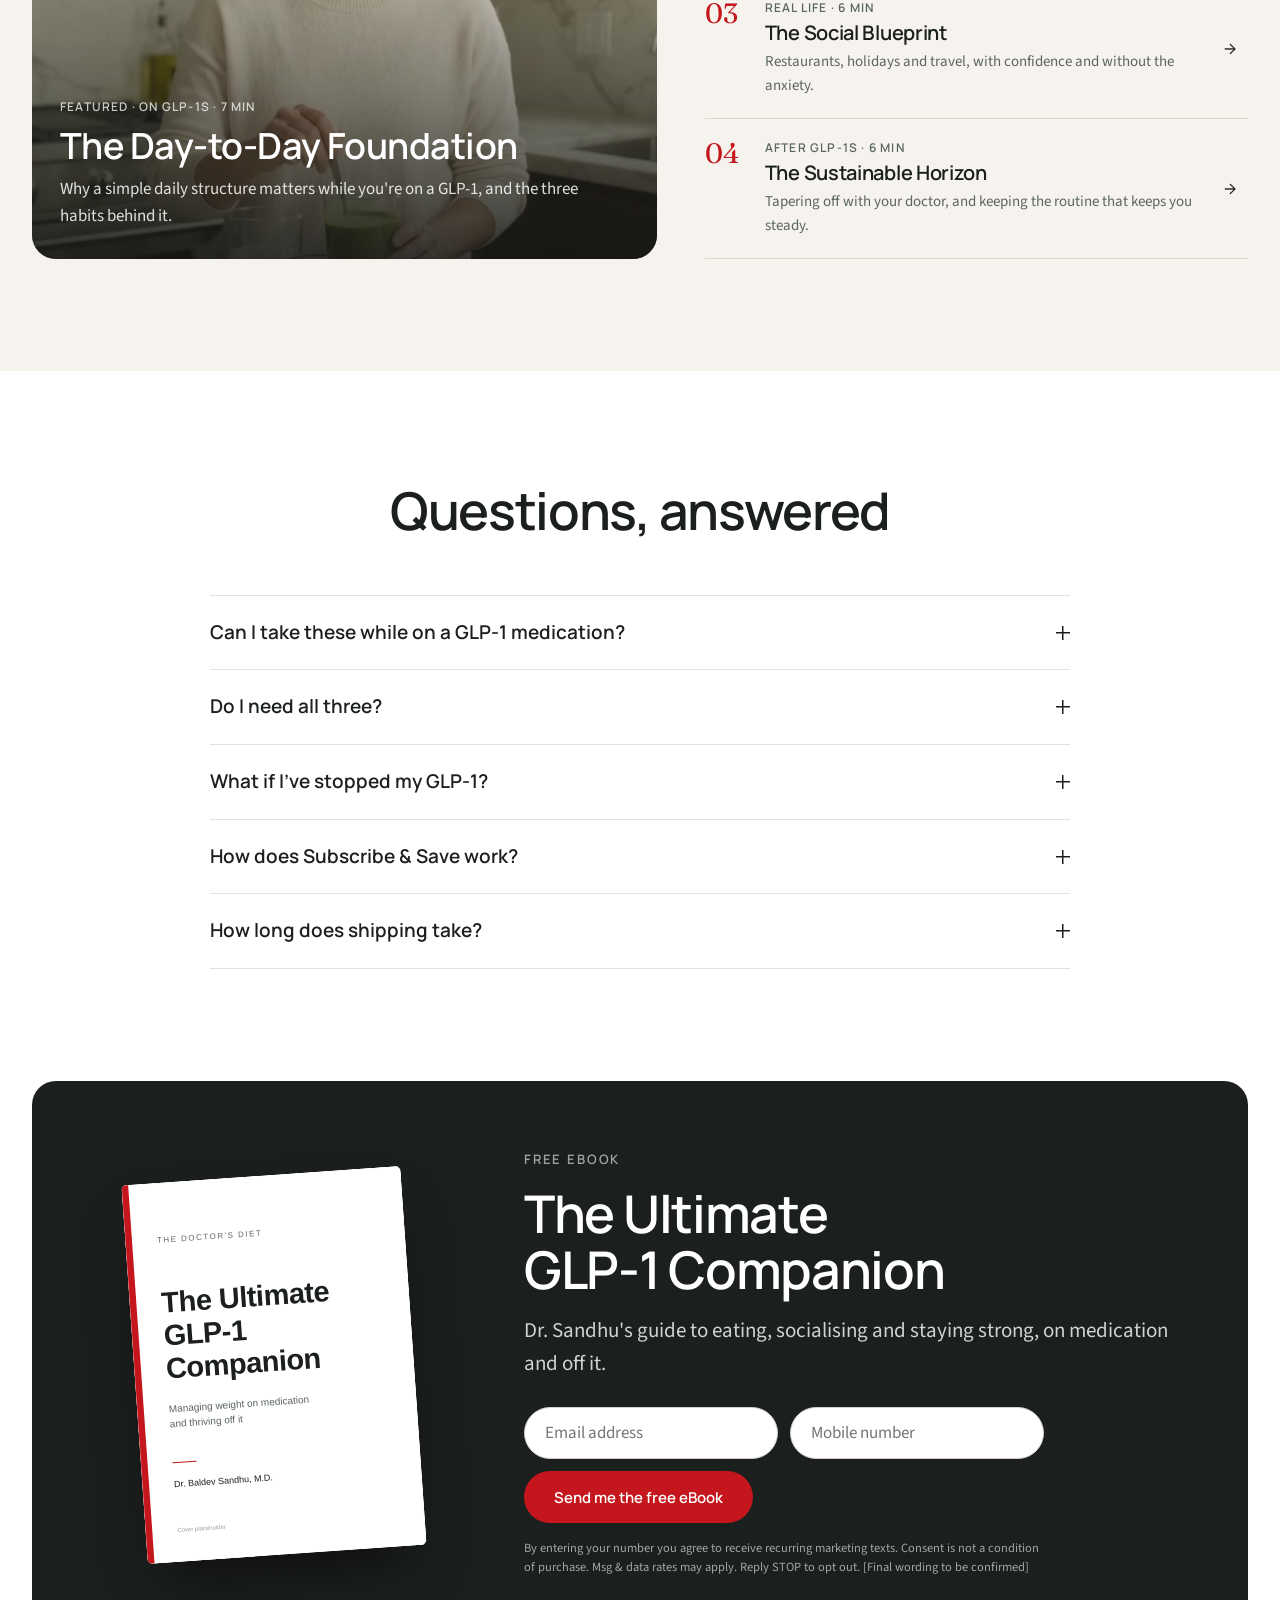
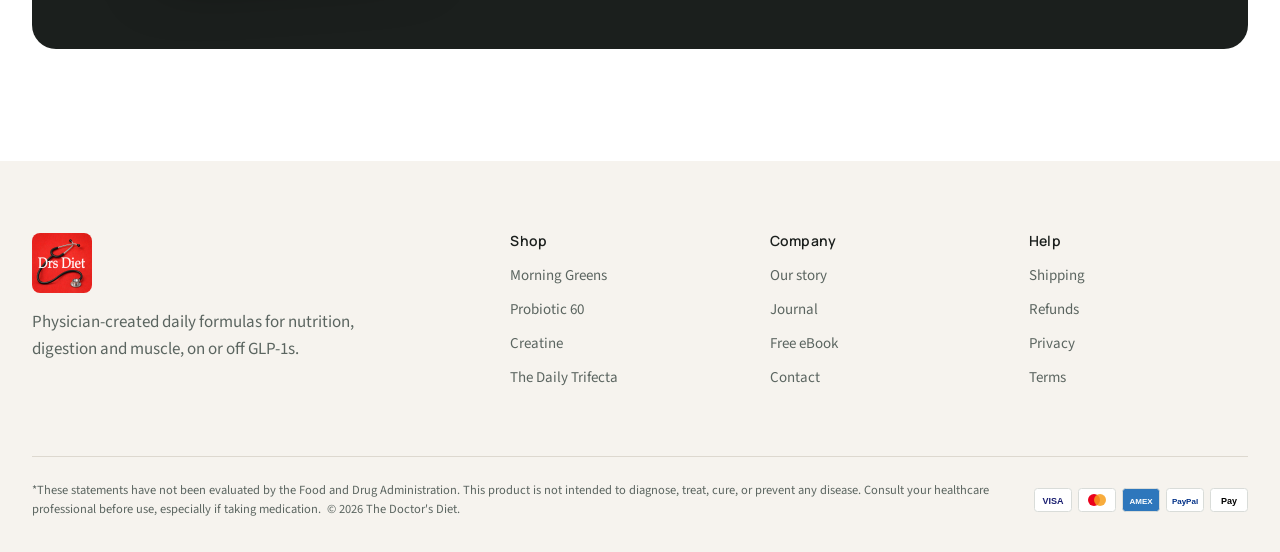
==== commit 82a9bf94: "Remove italics and smooth main site hover effects" ====
--- a/index.html
+++ b/index.html
@@ -9,8 +9,8 @@
 <script>document.documentElement.classList.add("js")</script>
 <link rel="preconnect" href="https://fonts.googleapis.com">
 <link rel="preconnect" href="https://fonts.gstatic.com" crossorigin>
-<link rel="stylesheet" href="https://fonts.googleapis.com/css2?family=Fraunces:ital,opsz,wght@1,9..144,400&family=Manrope:wght@500;600;700&family=Source+Sans+3:wght@400;600&display=swap">
-<link rel="stylesheet" href="css/styles.css?v=13">
+<link rel="stylesheet" href="https://fonts.googleapis.com/css2?family=Fraunces:opsz,wght@9..144,400&family=Manrope:wght@500;600;700&family=Source+Sans+3:wght@400;600&display=swap">
+<link rel="stylesheet" href="css/styles.css?v=14">
 </head>
 <body>
 <div class="announce">Free US shipping over $75 · Subscribe &amp; save 15%</div>
--- a/css/styles.css
+++ b/css/styles.css
@@ -24,6 +24,7 @@
 @media (min-width: 768px) { :root { --gutter: 32px; --section: 112px; } }
 
 *, *::before, *::after { box-sizing: border-box; }
+*, *::before, *::after { font-style: normal !important; }
 html { -webkit-text-size-adjust: 100%; scroll-behavior: smooth; }
 body { margin: 0; background: var(--bg); color: var(--body); font: 400 17px/1.6 var(--text); overflow-x: hidden; }
 img, video, svg { display: block; max-width: 100%; height: auto; }
@@ -35,7 +36,7 @@
 h1 { font-size: clamp(42px, 5.6vw + 14px, 80px); }
 h2 { font-size: clamp(32px, 2.8vw + 20px, 52px); }
 h3 { font-size: clamp(20px, .5vw + 18px, 24px); line-height: 1.25; letter-spacing: -0.015em; }
-em.serif, .serif { font-family: var(--serif); font-style: italic; font-weight: 400; letter-spacing: -0.01em; }
+em.serif, .serif { font-family: var(--serif); font-style: normal; font-weight: 400; letter-spacing: -0.01em; }
 p { margin: 0 0 16px; }
 .lead { font-size: clamp(18px, .4vw + 16px, 21px); line-height: 1.55; max-width: 36em; }
 .small { font-size: 14px; }
@@ -58,7 +59,7 @@
   display: inline-flex; align-items: center; justify-content: center; gap: 10px;
   height: 52px; padding: 0 30px; border: 0; border-radius: 999px; background: var(--red); color: #fff;
   text-decoration: none; cursor: pointer; font: 600 15px/1 var(--head); white-space: nowrap;
-  transition: background .2s, transform .2s var(--ease), box-shadow .2s;
+  transition: background .34s var(--ease), color .34s var(--ease), transform .38s var(--ease), box-shadow .38s var(--ease);
 }
 .btn:hover { background: var(--red-dark); transform: translateY(-2px); box-shadow: 0 10px 24px -10px rgba(196,22,28,.6); }
 .btn:active { transform: none; }
@@ -152,9 +153,9 @@
 .grid-3 { display: grid; gap: 20px; }
 @media (min-width: 640px) { .grid-3 { grid-template-columns: repeat(2, 1fr); } }
 @media (min-width: 1000px) { .grid-3 { grid-template-columns: repeat(3, 1fr); gap: 24px; } }
-.card { display: flex; flex-direction: column; background: var(--cream); border-radius: 22px; overflow: hidden; transition: transform .35s var(--ease), box-shadow .35s var(--ease); }
+.card { display: flex; flex-direction: column; background: var(--cream); border-radius: 22px; overflow: hidden; transition: transform .42s var(--ease), box-shadow .42s var(--ease), background-color .42s var(--ease); }
 .section--cream .card { background: #fff; }
-.card:hover { transform: translateY(-4px); box-shadow: 0 24px 48px -30px rgba(27,31,29,.35); }
+.card:hover, .card:focus-within { transform: translateY(-4px); box-shadow: 0 24px 48px -30px rgba(27,31,29,.35); }
 .card-media { position: relative; display: flex; align-items: center; justify-content: center; height: 340px; padding: 28px 28px 0; }
 .card-media img { height: 100%; width: auto; max-width: 100%; object-fit: contain; border-radius: 14px; box-shadow: 0 16px 32px -20px rgba(0,0,0,.35); }
 @media (min-width: 1000px) { .card-media { height: 360px; } }
@@ -179,7 +180,7 @@
 .benefit-panel.enter > *:nth-child(2) { animation-delay: .08s; }
 .benefit-img { border-radius: 20px; overflow: hidden; background: #fff; max-width: 440px; width: 100%; justify-self: center; }
 .benefit-list { list-style: none; margin: 0; padding: 0; display: grid; gap: 14px; }
-.benefit-list li { display: grid; grid-template-columns: 52px 1fr; gap: 18px; align-items: start; background: #fff; border-radius: 18px; padding: 22px; transition: transform .3s var(--ease), box-shadow .3s; }
+.benefit-list li { display: grid; grid-template-columns: 52px 1fr; gap: 18px; align-items: start; background: #fff; border-radius: 18px; padding: 22px; transition: transform .42s var(--ease), box-shadow .42s var(--ease); }
 .benefit-list li:hover { transform: translateY(-3px); box-shadow: 0 18px 40px -24px rgba(0,0,0,.3); }
 .benefit-list .ic { width: 52px; height: 52px; border-radius: 14px; display: grid; place-items: center; background: #fbeaea; color: var(--red); }
 .benefit-list .ic svg { width: 26px; height: 26px; }
@@ -199,9 +200,10 @@
 @media (min-width: 900px) { .split { grid-template-columns: 1fr 1fr; gap: 88px; } .split--rev > :first-child { order: 2; } }
 .media-frame { position: relative; border-radius: 20px; overflow: hidden; background: var(--sand); }
 .media-frame video, .media-frame img { width: 100%; height: auto; }
+.media-frame video { height: clamp(320px, 34vw, 460px); object-fit: cover; }
 .media-frame .tag { top: 18px; left: 18px; }
 .byline { font-size: 15px; margin: -6px 0 24px; }
-.quote { font: 400 clamp(24px, 1.4vw + 18px, 32px)/1.3 var(--serif); font-style: italic; color: var(--ink); margin: 0 0 28px; letter-spacing: -0.01em; }
+.quote { font: 400 clamp(24px, 1.4vw + 18px, 32px)/1.3 var(--serif); font-style: normal; color: var(--ink); margin: 0 0 28px; letter-spacing: -0.01em; }
 
 /* Bundle offer */
 .offer .price { font-size: 32px; margin: 12px 0 28px; }
@@ -225,7 +227,7 @@
 @media (min-width: 768px) { .steps { grid-template-columns: repeat(3, 1fr); } }
 .step { background: var(--cream); border-radius: 20px; overflow: hidden; display: flex; flex-direction: column; }
 .step img { aspect-ratio: 16 / 10; object-fit: cover; width: 100%; transition: transform .8s var(--ease); }
-.step:hover img { transform: scale(1.04); }
+.step:hover img { transform: none; }
 .step-body { padding: 24px 24px 28px; }
 .when { font: 600 13px var(--head); color: var(--red); letter-spacing: .08em; text-transform: uppercase; display: block; margin-bottom: 10px; }
 .step p { margin: 0; transition: opacity .25s; }
@@ -236,8 +238,8 @@
 @media (min-width: 768px) { .posts { grid-template-columns: repeat(3, 1fr); } }
 .post { display: flex; flex-direction: column; }
 .post-media { border-radius: 18px; overflow: hidden; aspect-ratio: 4 / 3; margin-bottom: 18px; background: var(--sand); display: block; }
-.post-media img { width: 100%; height: 100%; object-fit: cover; transition: transform .8s var(--ease); }
-.post:hover .post-media img { transform: scale(1.05); }
+.post-media img { width: 100%; height: 100%; object-fit: cover; }
+.post:hover .post-media img { transform: none; }
 .post h3 a { text-decoration: none; }
 .meta { font-size: 14px; margin-bottom: 8px; }
 
@@ -332,10 +334,10 @@
 .prose li { margin-bottom: 10px; }
 .prose strong { color: var(--ink); font-weight: 600; }
 .prose > p:first-of-type::first-letter { font: 400 4.2em/0.8 var(--serif); float: left; margin: 6px 12px 0 0; color: var(--red); }
-.pullquote { font: 400 clamp(28px, 2vw + 20px, 40px)/1.25 var(--serif); font-style: italic; color: var(--ink); margin: 56px 0; text-align: center; }
+.pullquote { font: 400 clamp(28px, 2vw + 20px, 40px)/1.25 var(--serif); font-style: normal; color: var(--ink); margin: 56px 0; text-align: center; }
 .pullquote::before, .pullquote::after { content: ""; display: block; width: 48px; height: 2px; background: var(--red); margin: 0 auto 24px; }
 .pullquote::after { margin: 24px auto 0; }
-.signature { font: 400 28px var(--serif); font-style: italic; color: var(--ink); margin-top: 48px; }
+.signature { font: 400 28px var(--serif); font-style: normal; color: var(--ink); margin-top: 48px; }
 .article-head { max-width: 820px; margin: 0 auto 48px; text-align: center; }
 .article-cover { border-radius: var(--r-lg); overflow: hidden; margin: 0 auto 64px; max-width: 1100px; }
 .about-hero { display: grid; gap: 40px; align-items: center; }
@@ -444,8 +446,7 @@
   .tl-time { display: flex; flex-direction: column; align-items: flex-start; gap: 4px; margin-bottom: 24px; }
   .tl-num { margin-bottom: 18px; }
   .tl-time strong, .tl-time small { align-self: flex-start; }
-  .tl-img { display: block; width: 120px; border-radius: 12px; margin-bottom: 20px; box-shadow: 0 16px 30px -20px rgba(0,0,0,.4); transition: transform .4s var(--ease); }
-  .tl-item:hover .tl-img { transform: translateY(-4px) rotate(-2deg); }
+  .tl-img { display: block; width: 120px; border-radius: 12px; margin-bottom: 20px; box-shadow: 0 16px 30px -20px rgba(0,0,0,.4); }
   .tl-body { grid-column: 1; padding: 0; }
 }
 
@@ -455,7 +456,7 @@
 .j-feature { position: relative; display: block; border-radius: var(--r-lg); overflow: hidden; min-height: 400px; color: #fff; text-decoration: none; isolation: isolate; }
 .j-feature img { position: absolute; inset: 0; width: 100%; height: 100%; object-fit: cover; z-index: -2; transition: transform 1s var(--ease); }
 .j-feature::before { content: ""; position: absolute; inset: 0; z-index: -1; background: linear-gradient(180deg, rgba(20,22,21,0) 35%, rgba(20,22,21,.82) 100%); }
-.j-feature:hover img { transform: scale(1.05); }
+.j-feature:hover img { transform: none; }
 .j-overlay { position: absolute; left: 0; right: 0; bottom: 0; padding: 28px; }
 .j-overlay h3 { color: #fff; font-size: clamp(26px, 1.6vw + 18px, 36px); margin: 8px 0; }
 .j-overlay p { margin: 0; color: rgba(255,255,255,.85); max-width: 32em; }
@@ -465,7 +466,7 @@
 .j-list li { border-top: 1px solid #ddd8cf; }
 .j-list li:last-child { border-bottom: 1px solid #ddd8cf; }
 .j-list a { display: grid; grid-template-columns: 44px 1fr 24px; gap: 16px; align-items: start; padding: 20px 0; text-decoration: none; color: inherit; }
-.j-n { font: 400 28px/1 var(--serif); font-style: italic; color: var(--red); }
+.j-n { font: 400 28px/1 var(--serif); font-style: normal; color: var(--red); }
 .j-text strong { display: block; font: 600 20px/1.3 var(--head); color: var(--ink); letter-spacing: -.015em; margin: 4px 0; }
 .j-d { font-size: 15px; display: block; }
 .j-list .j-cat { color: var(--body); }
@@ -500,7 +501,7 @@
 .stage h3 { font-size: clamp(24px, 1vw + 20px, 30px); margin-bottom: 8px; }
 .stage > p { margin-bottom: 24px; }
 .stage ul { list-style: none; margin: 0; padding: 0; display: grid; gap: 10px; }
-.stage li { display: flex; align-items: center; gap: 16px; background: #fff; border-radius: 16px; padding: 12px 16px 12px 12px; transition: transform .3s var(--ease); }
+.stage li { display: flex; align-items: center; gap: 16px; background: #fff; border-radius: 16px; padding: 12px 16px 12px 12px; transition: transform .42s var(--ease), background-color .42s var(--ease); }
 .stage li:hover { transform: translateX(4px); }
 .stage li img { width: 52px; height: 68px; object-fit: cover; border-radius: 8px; flex: none; }
 .stage li strong { display: block; color: var(--ink); font: 600 16px var(--head); }
